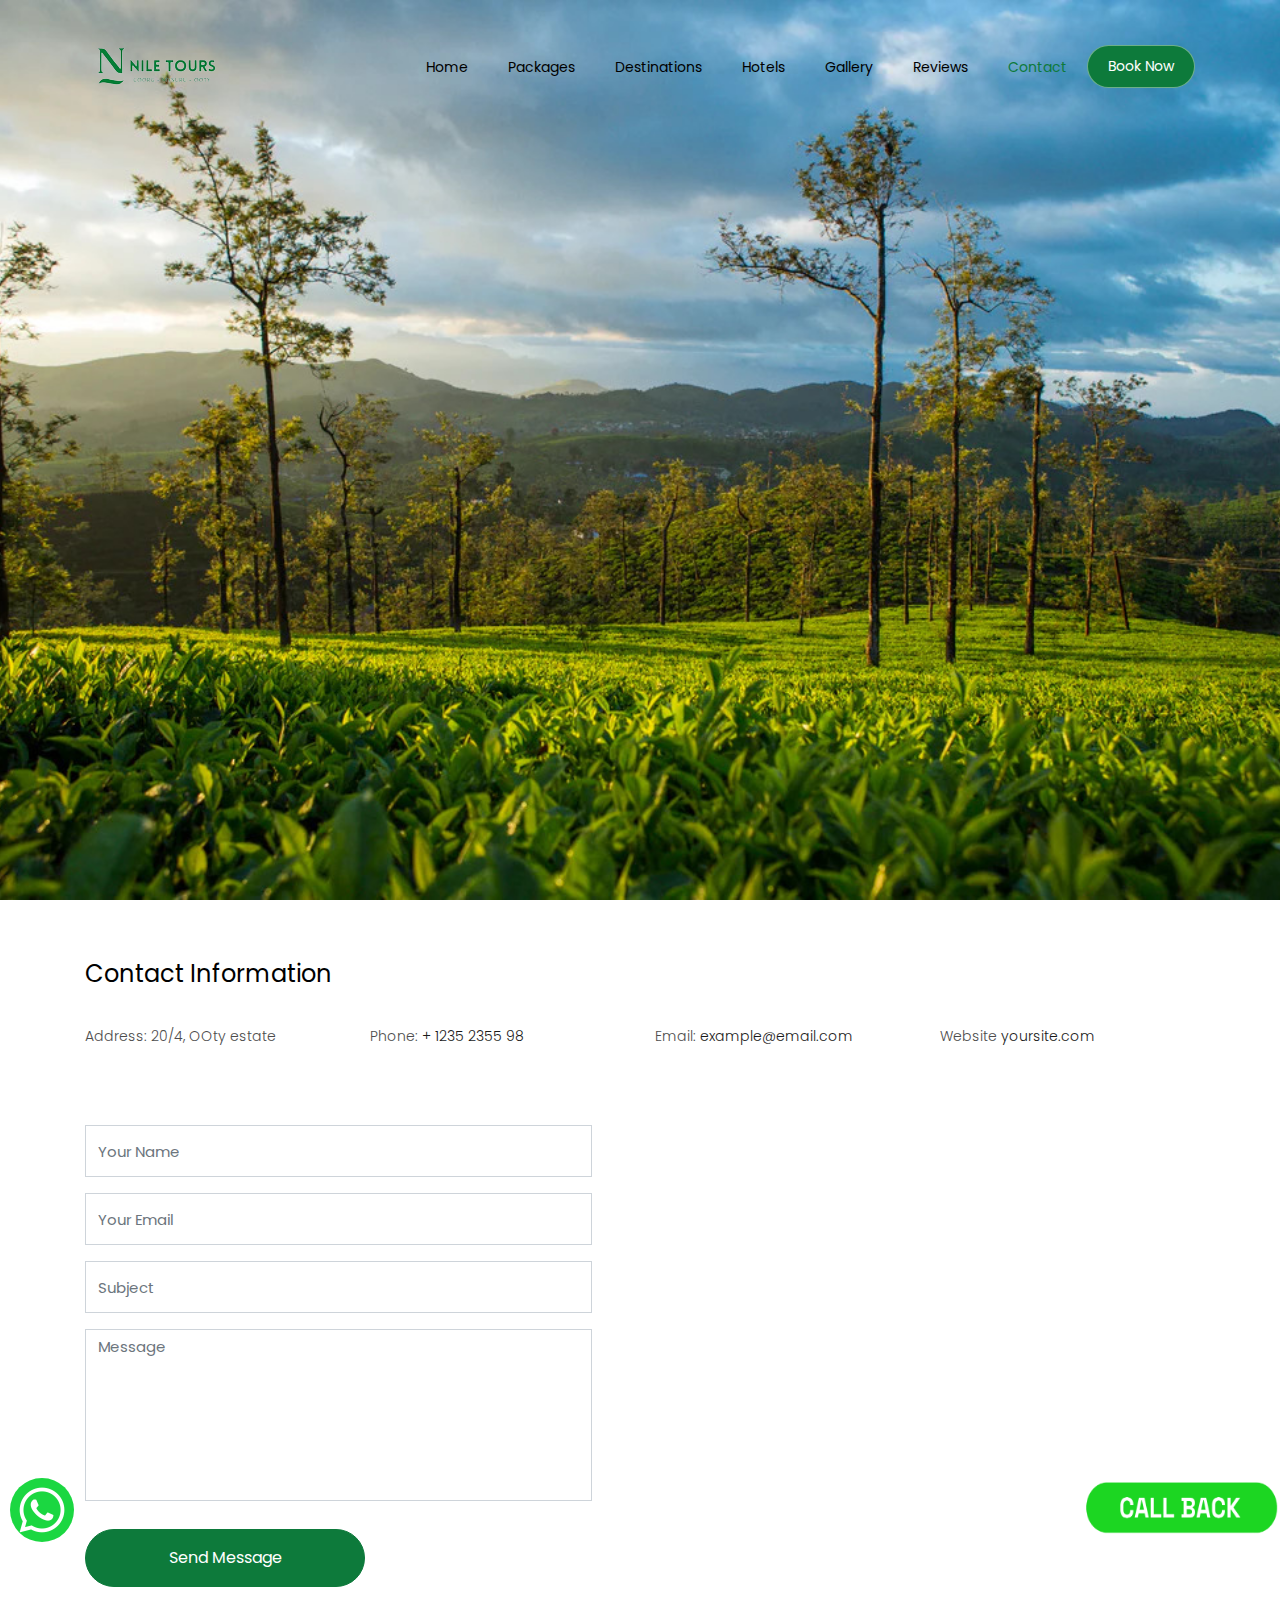
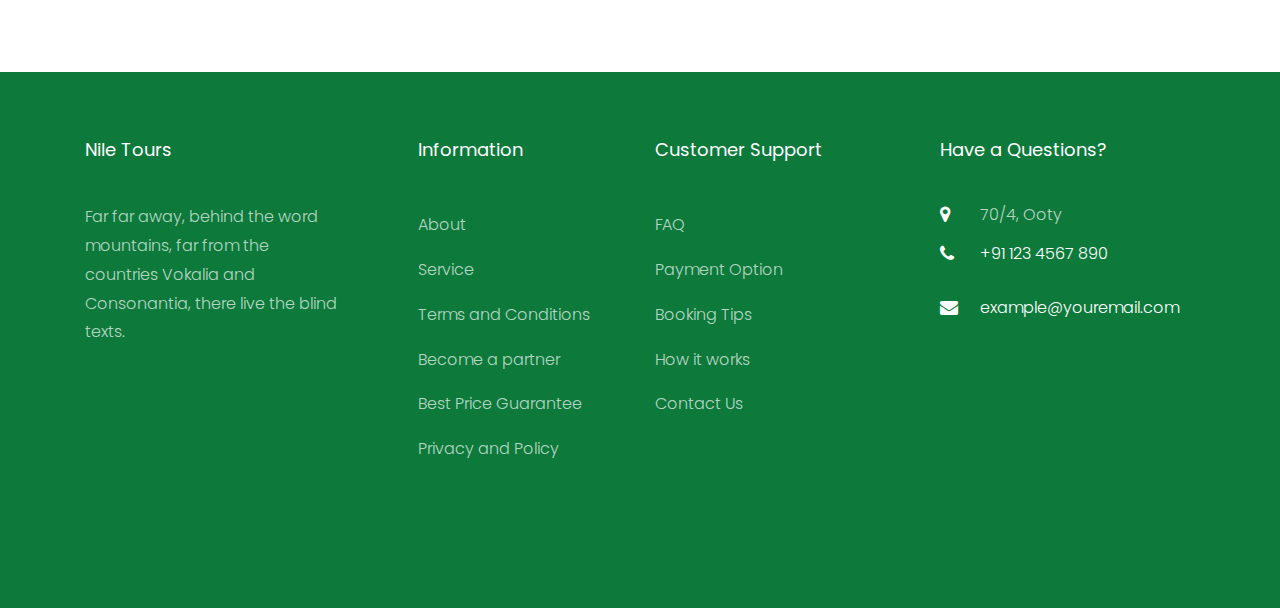
==== contact.html @ 00336f30 "formchanges" ====
<!DOCTYPE html>
<html lang="en">
  <head>
    <title>Nile Tour</title>
    <meta charset="utf-8">
    <meta name="viewport" content="width=device-width, initial-scale=1, shrink-to-fit=no">
    
    <link href="https://fonts.googleapis.com/css?family=Poppins:300,400,500,600,700" rel="stylesheet">
    <link href="https://fonts.googleapis.com/css?family=Alex+Brush" rel="stylesheet">

    <link rel="stylesheet" href="css/open-iconic-bootstrap.min.css">
    <link rel="stylesheet" href="css/animate.css">
	<link rel="icon" href="images/lo2.png">
    
    <link rel="stylesheet" href="css/owl.carousel.min.css">
    <link rel="stylesheet" href="css/owl.theme.default.min.css">
    <link rel="stylesheet" href="css/magnific-popup.css">

    <link rel="stylesheet" href="css/aos.css">

    <link rel="stylesheet" href="css/ionicons.min.css">

    <link rel="stylesheet" href="css/bootstrap-datepicker.css">
    <link rel="stylesheet" href="css/jquery.timepicker.css">

    
    <link rel="stylesheet" href="css/flaticon.css">
    <link rel="stylesheet" href="css/icomoon.css">
    <link rel="stylesheet" href="css/style.css">
  </head>
  <body>
    
  <nav class="navbar navbar-expand-lg navbar-dark ftco_navbar  ftco-navbar-light" id="ftco-navbar">
    <div class="container">
      <a class="navbar-brand" href="index.html"><img src="./images/logo-main.png" alt="" srcset=""></a>
      <button class="navbar-toggler" type="button" data-toggle="collapse" data-target="#ftco-nav" aria-controls="ftco-nav" aria-expanded="false" aria-label="Toggle navigation">
        <span class="oi oi-menu"></span> Menu
      </button>

      <div class="collapse navbar-collapse" id="ftco-nav">
        <ul class="navbar-nav ml-auto">
          <li class="nav-item "><a href="index.html" class="nav-link ">Home</a></li>
          <li class="nav-item"><a href="Packages.html" class="nav-link">Packages</a></li>
          <li class="nav-item"><a href="destinations.html" class="nav-link">Destinations</a></li>
          <li class="nav-item"><a href="hotel.html" class="nav-link">Hotels</a></li>
          <li class="nav-item"><a href="Gallery.html" class="nav-link">Gallery</a></li>
		  <li class="nav-item"><a href="reviews.html" class="nav-link">Reviews</a></li>
          <li class="nav-item active"><a href="contact.html" class="nav-link">Contact</a></li>
          <li class="nav-item cta "><a href="#booknow1" class="nav-link "><span>Book Now</span></a></li>
        </ul>
      </div>
    </div>
  </nav>
    <!-- END nav -->
    
    <div class="hero-wrap js-fullheight" style="background-image: url('images/bg_2.jpg');">
      <div class="overlay"></div>
      <div class="container">
        <div class="row no-gutters slider-text js-fullheight align-items-center justify-content-center" data-scrollax-parent="true">
          <div class="col-md-9 ftco-animate text-center" data-scrollax=" properties: { translateY: '70%' }">
            <p class="breadcrumbs" data-scrollax="properties: { translateY: '30%', opacity: 1.6 }"><span class="mr-2"><a href="index.html">Home</a></span> <span>Contact</span></p>
            <h1 class="mb-3 bread" data-scrollax="properties: { translateY: '30%', opacity: 1.6 }">Contact Us</h1>
          </div>
        </div>
      </div>
    </div>
    <div style="display: flex;position: sticky;top: 0;z-index: 100000;">
      <a href="https://wa.link/zt2tjo"> <img src="./images/whatsapp.png" class="whatsapp"  ></a>
   </div>
 <div style="display: flex;position: sticky;top: 0;z-index: 100000;">
      <a href="#booknow1"> <img src="./images/Book-Now.png" class="booknow blink"  ></a>
   </div>
 <div class="bookForm" id="booknow1">
  <div class="d-flex justify-content-end">
    <img src="./images/close-outline.svg" width="50px" class="call-btn">
  </div>
   
  <h2 style="color: #0D7A3B;">GET A CALL BACK</h2>
  <small>I'll get back to you as quickly as possible</small>
  
  <form action="#">
    <input placeholder="Name" type="text" required />
    <input placeholder="Email" type="email" required />
    <input placeholder="Mobile Number" type="text" required />
    <input placeholder="Travel Date" type="date" required />
    <input placeholder="Number Of Members" type="number" required />
    <textarea placeholder="Message"></textarea>
    <input class="formBtn" type="submit" />
    <input class="formBtn" type="reset" />
  </form>
</div>

		<section class="ftco-section contact-section ftco-degree-bg">
      <div class="container">
        <div class="row d-flex mb-5 contact-info">
          <div class="col-md-12 mb-4">
            <h2 class="h4">Contact Information</h2>
          </div>
          <div class="w-100"></div>
          <div class="col-md-3">
            <p><span>Address:</span> 20/4, OOty estate</p>
          </div>
          <div class="col-md-3">
            <p><span>Phone:</span> <a href="tel://1234567920">+ 1235 2355 98</a></p>
          </div>
          <div class="col-md-3">
            <p><span>Email:</span> <a href="mailto:info@yoursite.com">example@email.com</a></p>
          </div>
          <div class="col-md-3">
            <p><span>Website</span> <a href="#">yoursite.com</a></p>
          </div>
        </div>
        <div class="row block-9">
          <div class="col-md-6 pr-md-5">
            <form action="#">
              <div class="form-group">
                <input type="text" class="form-control" placeholder="Your Name">
              </div>
              <div class="form-group">
                <input type="text" class="form-control" placeholder="Your Email">
              </div>
              <div class="form-group">
                <input type="text" class="form-control" placeholder="Subject">
              </div>
              <div class="form-group">
                <textarea name="" id="" cols="30" rows="7" class="form-control" placeholder="Message"></textarea>
              </div>
              <div class="form-group">
                <input type="submit" value="Send Message" class="btn btn-primary py-3 px-5">
              </div>
            </form>
          
          </div>

          <div class="col-md-6">
            <iframe class="w-100" src="https://www.google.com/maps/embed?pb=!1m18!1m12!1m3!1d62575.03261385947!2d76.65840187028057!3d11.411934660077936!2m3!1f0!2f0!3f0!3m2!1i1024!2i768!4f13.1!3m3!1m2!1s0x3ba8bd84b5f3d78d%3A0x179bdb14c93e3f42!2sOoty%2C%20Tamil%20Nadu!5e0!3m2!1sen!2sin!4v1676632868106!5m2!1sen!2sin" width="600" height="450" style="border:0;" allowfullscreen="" loading="lazy" referrerpolicy="no-referrer-when-downgrade"></iframe>
          </div>
        </div>
      </div>
    </section>


    <footer class="ftco-footer ftco-bg-dark ftco-section">
      <div class="container">
        <div class="row mb-5">
          <div class="col-md">
            <div class="ftco-footer-widget mb-4">
              <h2 class="ftco-heading-2">Nile Tours</h2>
              <p>Far far away, behind the word mountains, far from the countries Vokalia and Consonantia, there live the blind texts.</p>
              <ul class="ftco-footer-social list-unstyled float-md-left float-lft mt-5">
                <li class="ftco-animate"><a href="#"><span class="icon-twitter"></span></a></li>
                <li class="ftco-animate"><a href="#"><span class="icon-facebook"></span></a></li>
                <li class="ftco-animate"><a href="#"><span class="icon-instagram"></span></a></li>
              </ul>
            </div>
          </div>
          <div class="col-md">
            <div class="ftco-footer-widget mb-4 ml-md-5">
              <h2 class="ftco-heading-2">Information</h2>
              <ul class="list-unstyled">
                <li><a href="#" class="py-2 d-block">About</a></li>
                <li><a href="#" class="py-2 d-block">Service</a></li>
                <li><a href="#" class="py-2 d-block">Terms and Conditions</a></li>
                <li><a href="#" class="py-2 d-block">Become a partner</a></li>
                <li><a href="#" class="py-2 d-block">Best Price Guarantee</a></li>
                <li><a href="#" class="py-2 d-block">Privacy and Policy</a></li>
              </ul>
            </div>
          </div>
          <div class="col-md">
             <div class="ftco-footer-widget mb-4">
              <h2 class="ftco-heading-2">Customer Support</h2>
              <ul class="list-unstyled">
                <li><a href="#" class="py-2 d-block">FAQ</a></li>
                <li><a href="#" class="py-2 d-block">Payment Option</a></li>
                <li><a href="#" class="py-2 d-block">Booking Tips</a></li>
                <li><a href="#" class="py-2 d-block">How it works</a></li>
                <li><a href="#" class="py-2 d-block">Contact Us</a></li>
              </ul>
            </div>
          </div>
          <div class="col-md">
            <div class="ftco-footer-widget mb-4">
            	<h2 class="ftco-heading-2">Have a Questions?</h2>
            	<div class="block-23 mb-3">
	              <ul>
	                <li><span class="icon icon-map-marker"></span><span class="text">70/4, Ooty</span></li>
	                <li><a href="#"><span class="icon icon-phone"></span><span class="text">+91 123 4567 890</span></a></li>
	                <li><a href="#"><span class="icon icon-envelope"></span><span class="text">example@youremail.com</span></a></li>
	              </ul>
	            </div>
            </div>
          </div>
        </div>
      </div>
    </footer>
    
  

  <!-- loader
  <div id="ftco-loader" class="show fullscreen"><svg class="circular" width="48px" height="48px"><circle class="path-bg" cx="24" cy="24" r="22" fill="none" stroke-width="4" stroke="#eeeeee"/><circle class="path" cx="24" cy="24" r="22" fill="none" stroke-width="4" stroke-miterlimit="10" stroke="#F96D00"/></svg></div> -->


  <script src="js/jquery.min.js"></script>
  <script src="js/jquery-migrate-3.0.1.min.js"></script>
  <script src="js/popper.min.js"></script>
  <script src="js/bootstrap.min.js"></script>
  <script src="js/jquery.easing.1.3.js"></script>
  <script src="js/jquery.waypoints.min.js"></script>
  <script src="js/jquery.stellar.min.js"></script>
  <script src="js/owl.carousel.min.js"></script>
  <script src="js/jquery.magnific-popup.min.js"></script>
  <script src="js/aos.js"></script>
  <script src="js/jquery.animateNumber.min.js"></script>
  <script src="js/bootstrap-datepicker.js"></script>
  <!-- <script src="js/jquery.timepicker.min.js"></script> -->
  <script src="js/scrollax.min.js"></script>
  <!-- <script src="https://maps.googleapis.com/maps/api/js?key=AIzaSyBVWaKrjvy3MaE7SQ74_uJiULgl1JY0H2s&sensor=false"></script>
  <script src="js/google-map.js"></script> -->
  <script src="js/main.js"></script>
    
  </body>
</html>
---- css/flaticon.css ----
/*
  	Flaticon icon font: Flaticon
  	Creation date: 12/08/2018 13:24
  	*/


@font-face {
  font-family: "Flaticon";
  src: url("../fonts/flaticon/font/Flaticon.eot");
  src: url("../fonts/flaticon/font/Flaticon.eot?#iefix") format("embedded-opentype"),
       url("../fonts/flaticon/font/Flaticon.woff") format("woff"),
       url("../fonts/flaticon/font/Flaticon.ttf") format("truetype"),
       url("../fonts/flaticon/font/Flaticon.svg#Flaticon") format("svg");
  font-weight: normal;
  font-style: normal;
}

@media screen and (-webkit-min-device-pixel-ratio:0) {
  @font-face {
    font-family: "Flaticon";
    src: url("../fonts/flaticon/font/Flaticon.svg#Flaticon") format("svg");
  }
}

[class^="flaticon-"]:before, [class*=" flaticon-"]:before,
[class^="flaticon-"]:after, [class*=" flaticon-"]:after {   
  font-family: Flaticon;
  font-style: normal;
  font-weight: normal;
  font-variant: normal;
  text-transform: none;
  line-height: 1;

  /* Better Font Rendering =========== */
  -webkit-font-smoothing: antialiased;
  -moz-osx-font-smoothing: grayscale;
}

.flaticon-guarantee:before { content: "\f100"; }
.flaticon-support:before { content: "\f101"; }
.flaticon-like:before { content: "\f102"; }
.flaticon-detective:before { content: "\f103"; }
.flaticon-hotel:before { content: "\f104"; }
.flaticon-fork:before { content: "\f105"; }
.flaticon-coffee-cup:before { content: "\f106"; }
.flaticon-meeting-point:before { content: "\f107"; }
.flaticon-shopping-bag:before { content: "\f108"; }
---- css/icomoon.css ----
@font-face {
  font-family: 'icomoon';
  src:  url('../fonts/icomoon/icomoon.eot?6tt51o');
  src:  url('../fonts/icomoon/icomoon.eot?6tt51o#iefix') format('embedded-opentype'),
    url('../fonts/icomoon/icomoon.ttf?6tt51o') format('truetype'),
    url('../fonts/icomoon/icomoon.woff?6tt51o') format('woff'),
    url('../fonts/icomoon/icomoon.svg?6tt51o#icomoon') format('svg');
  font-weight: normal;
  font-style: normal;
}

[class^="icon-"], [class*=" icon-"] {
  /* use !important to prevent issues with browser extensions that change fonts */
  font-family: 'icomoon' !important;
  speak: none;
  font-style: normal;
  font-weight: normal;
  font-variant: normal;
  text-transform: none;
  line-height: 1;

  /* Better Font Rendering =========== */
  -webkit-font-smoothing: antialiased;
  -moz-osx-font-smoothing: grayscale;
}

.icon-asterisk:before {
  content: "\f069";
}
.icon-plus:before {
  content: "\f067";
}
.icon-question:before {
  content: "\f128";
}
.icon-minus:before {
  content: "\f068";
}
.icon-glass:before {
  content: "\f000";
}
.icon-music:before {
  content: "\f001";
}
.icon-search:before {
  content: "\f002";
}
.icon-envelope-o:before {
  content: "\f003";
}
.icon-heart:before {
  content: "\f004";
}
.icon-star:before {
  content: "\f005";
}
.icon-star-o:before {
  content: "\f006";
}
.icon-user:before {
  content: "\f007";
}
.icon-film:before {
  content: "\f008";
}
.icon-th-large:before {
  content: "\f009";
}
.icon-th:before {
  content: "\f00a";
}
.icon-th-list:before {
  content: "\f00b";
}
.icon-check:before {
  content: "\f00c";
}
.icon-close:before {
  content: "\f00d";
}
.icon-remove:before {
  content: "\f00d";
}
.icon-times:before {
  content: "\f00d";
}
.icon-search-plus:before {
  content: "\f00e";
}
.icon-search-minus:before {
  content: "\f010";
}
.icon-power-off:before {
  content: "\f011";
}
.icon-signal:before {
  content: "\f012";
}
.icon-cog:before {
  content: "\f013";
}
.icon-gear:before {
  content: "\f013";
}
.icon-trash-o:before {
  content: "\f014";
}
.icon-home:before {
  content: "\f015";
}
.icon-file-o:before {
  content: "\f016";
}
.icon-clock-o:before {
  content: "\f017";
}
.icon-road:before {
  content: "\f018";
}
.icon-download:before {
  content: "\f019";
}
.icon-arrow-circle-o-down:before {
  content: "\f01a";
}
.icon-arrow-circle-o-up:before {
  content: "\f01b";
}
.icon-inbox:before {
  content: "\f01c";
}
.icon-play-circle-o:before {
  content: "\f01d";
}
.icon-repeat:before {
  content: "\f01e";
}
.icon-rotate-right:before {
  content: "\f01e";
}
.icon-refresh:before {
  content: "\f021";
}
.icon-list-alt:before {
  content: "\f022";
}
.icon-lock:before {
  content: "\f023";
}
.icon-flag:before {
  content: "\f024";
}
.icon-headphones:before {
  content: "\f025";
}
.icon-volume-off:before {
  content: "\f026";
}
.icon-volume-down:before {
  content: "\f027";
}
.icon-volume-up:before {
  content: "\f028";
}
.icon-qrcode:before {
  content: "\f029";
}
.icon-barcode:before {
  content: "\f02a";
}
.icon-tag:before {
  content: "\f02b";
}
.icon-tags:before {
  content: "\f02c";
}
.icon-book:before {
  content: "\f02d";
}
.icon-bookmark:before {
  content: "\f02e";
}
.icon-print:before {
  content: "\f02f";
}
.icon-camera:before {
  content: "\f030";
}
.icon-font:before {
  content: "\f031";
}
.icon-bold:before {
  content: "\f032";
}
.icon-italic:before {
  content: "\f033";
}
.icon-text-height:before {
  content: "\f034";
}
.icon-text-width:before {
  content: "\f035";
}
.icon-align-left:before {
  content: "\f036";
}
.icon-align-center:before {
  content: "\f037";
}
.icon-align-right:before {
  content: "\f038";
}
.icon-align-justify:before {
  content: "\f039";
}
.icon-list:before {
  content: "\f03a";
}
.icon-dedent:before {
  content: "\f03b";
}
.icon-outdent:before {
  content: "\f03b";
}
.icon-indent:before {
  content: "\f03c";
}
.icon-video-camera:before {
  content: "\f03d";
}
.icon-image:before {
  content: "\f03e";
}
.icon-photo:before {
  content: "\f03e";
}
.icon-picture-o:before {
  content: "\f03e";
}
.icon-pencil:before {
  content: "\f040";
}
.icon-map-marker:before {
  content: "\f041";
}
.icon-adjust:before {
  content: "\f042";
}
.icon-tint:before {
  content: "\f043";
}
.icon-edit:before {
  content: "\f044";
}
.icon-pencil-square-o:before {
  content: "\f044";
}
.icon-share-square-o:before {
  content: "\f045";
}
.icon-check-square-o:before {
  content: "\f046";
}
.icon-arrows:before {
  content: "\f047";
}
.icon-step-backward:before {
  content: "\f048";
}
.icon-fast-backward:before {
  content: "\f049";
}
.icon-backward:before {
  content: "\f04a";
}
.icon-play:before {
  content: "\f04b";
}
.icon-pause:before {
  content: "\f04c";
}
.icon-stop:before {
  content: "\f04d";
}
.icon-forward:before {
  content: "\f04e";
}
.icon-fast-forward:before {
  content: "\f050";
}
.icon-step-forward:before {
  content: "\f051";
}
.icon-eject:before {
  content: "\f052";
}
.icon-chevron-left:before {
  content: "\f053";
}
.icon-chevron-right:before {
  content: "\f054";
}
.icon-plus-circle:before {
  content: "\f055";
}
.icon-minus-circle:before {
  content: "\f056";
}
.icon-times-circle:before {
  content: "\f057";
}
.icon-check-circle:before {
  content: "\f058";
}
.icon-question-circle:before {
  content: "\f059";
}
.icon-info-circle:before {
  content: "\f05a";
}
.icon-crosshairs:before {
  content: "\f05b";
}
.icon-times-circle-o:before {
  content: "\f05c";
}
.icon-check-circle-o:before {
  content: "\f05d";
}
.icon-ban:before {
  content: "\f05e";
}
.icon-arrow-left:before {
  content: "\f060";
}
.icon-arrow-right:before {
  content: "\f061";
}
.icon-arrow-up:before {
  content: "\f062";
}
.icon-arrow-down:before {
  content: "\f063";
}
.icon-mail-forward:before {
  content: "\f064";
}
.icon-share:before {
  content: "\f064";
}
.icon-expand:before {
  content: "\f065";
}
.icon-compress:before {
  content: "\f066";
}
.icon-exclamation-circle:before {
  content: "\f06a";
}
.icon-gift:before {
  content: "\f06b";
}
.icon-leaf:before {
  content: "\f06c";
}
.icon-fire:before {
  content: "\f06d";
}
.icon-eye:before {
  content: "\f06e";
}
.icon-eye-slash:before {
  content: "\f070";
}
.icon-exclamation-triangle:before {
  content: "\f071";
}
.icon-warning:before {
  content: "\f071";
}
.icon-plane:before {
  content: "\f072";
}
.icon-calendar:before {
  content: "\f073";
}
.icon-random:before {
  content: "\f074";
}
.icon-comment:before {
  content: "\f075";
}
.icon-magnet:before {
  content: "\f076";
}
.icon-chevron-up:before {
  content: "\f077";
}
.icon-chevron-down:before {
  content: "\f078";
}
.icon-retweet:before {
  content: "\f079";
}
.icon-shopping-cart:before {
  content: "\f07a";
}
.icon-folder:before {
  content: "\f07b";
}
.icon-folder-open:before {
  content: "\f07c";
}
.icon-arrows-v:before {
  content: "\f07d";
}
.icon-arrows-h:before {
  content: "\f07e";
}
.icon-bar-chart:before {
  content: "\f080";
}
.icon-bar-chart-o:before {
  content: "\f080";
}
.icon-twitter-square:before {
  content: "\f081";
}
.icon-facebook-square:before {
  content: "\f082";
}
.icon-camera-retro:before {
  content: "\f083";
}
.icon-key:before {
  content: "\f084";
}
.icon-cogs:before {
  content: "\f085";
}
.icon-gears:before {
  content: "\f085";
}
.icon-comments:before {
  content: "\f086";
}
.icon-thumbs-o-up:before {
  content: "\f087";
}
.icon-thumbs-o-down:before {
  content: "\f088";
}
.icon-star-half:before {
  content: "\f089";
}
.icon-heart-o:before {
  content: "\f08a";
}
.icon-sign-out:before {
  content: "\f08b";
}
.icon-linkedin-square:before {
  content: "\f08c";
}
.icon-thumb-tack:before {
  content: "\f08d";
}
.icon-external-link:before {
  content: "\f08e";
}
.icon-sign-in:before {
  content: "\f090";
}
.icon-trophy:before {
  content: "\f091";
}
.icon-github-square:before {
  content: "\f092";
}
.icon-upload:before {
  content: "\f093";
}
.icon-lemon-o:before {
  content: "\f094";
}
.icon-phone:before {
  content: "\f095";
}
.icon-square-o:before {
  content: "\f096";
}
.icon-bookmark-o:before {
  content: "\f097";
}
.icon-phone-square:before {
  content: "\f098";
}
.icon-twitter:before {
  content: "\f099";
}
.icon-facebook:before {
  content: "\f09a";
}
.icon-facebook-f:before {
  content: "\f09a";
}
.icon-github:before {
  content: "\f09b";
}
.icon-unlock:before {
  content: "\f09c";
}
.icon-credit-card:before {
  content: "\f09d";
}
.icon-feed:before {
  content: "\f09e";
}
.icon-rss:before {
  content: "\f09e";
}
.icon-hdd-o:before {
  content: "\f0a0";
}
.icon-bullhorn:before {
  content: "\f0a1";
}
.icon-bell-o:before {
  content: "\f0a2";
}
.icon-certificate:before {
  content: "\f0a3";
}
.icon-hand-o-right:before {
  content: "\f0a4";
}
.icon-hand-o-left:before {
  content: "\f0a5";
}
.icon-hand-o-up:before {
  content: "\f0a6";
}
.icon-hand-o-down:before {
  content: "\f0a7";
}
.icon-arrow-circle-left:before {
  content: "\f0a8";
}
.icon-arrow-circle-right:before {
  content: "\f0a9";
}
.icon-arrow-circle-up:before {
  content: "\f0aa";
}
.icon-arrow-circle-down:before {
  content: "\f0ab";
}
.icon-globe:before {
  content: "\f0ac";
}
.icon-wrench:before {
  content: "\f0ad";
}
.icon-tasks:before {
  content: "\f0ae";
}
.icon-filter:before {
  content: "\f0b0";
}
.icon-briefcase:before {
  content: "\f0b1";
}
.icon-arrows-alt:before {
  content: "\f0b2";
}
.icon-group:before {
  content: "\f0c0";
}
.icon-users:before {
  content: "\f0c0";
}
.icon-chain:before {
  content: "\f0c1";
}
.icon-link:before {
  content: "\f0c1";
}
.icon-cloud:before {
  content: "\f0c2";
}
.icon-flask:before {
  content: "\f0c3";
}
.icon-cut:before {
  content: "\f0c4";
}
.icon-scissors:before {
  content: "\f0c4";
}
.icon-copy:before {
  content: "\f0c5";
}
.icon-files-o:before {
  content: "\f0c5";
}
.icon-paperclip:before {
  content: "\f0c6";
}
.icon-floppy-o:before {
  content: "\f0c7";
}
.icon-save:before {
  content: "\f0c7";
}
.icon-square:before {
  content: "\f0c8";
}
.icon-bars:before {
  content: "\f0c9";
}
.icon-navicon:before {
  content: "\f0c9";
}
.icon-reorder:before {
  content: "\f0c9";
}
.icon-list-ul:before {
  content: "\f0ca";
}
.icon-list-ol:before {
  content: "\f0cb";
}
.icon-strikethrough:before {
  content: "\f0cc";
}
.icon-underline:before {
  content: "\f0cd";
}
.icon-table:before {
  content: "\f0ce";
}
.icon-magic:before {
  content: "\f0d0";
}
.icon-truck:before {
  content: "\f0d1";
}
.icon-pinterest:before {
  content: "\f0d2";
}
.icon-pinterest-square:before {
  content: "\f0d3";
}
.icon-google-plus-square:before {
  content: "\f0d4";
}
.icon-google-plus:before {
  content: "\f0d5";
}
.icon-money:before {
  content: "\f0d6";
}
.icon-caret-down:before {
  content: "\f0d7";
}
.icon-caret-up:before {
  content: "\f0d8";
}
.icon-caret-left:before {
  content: "\f0d9";
}
.icon-caret-right:before {
  content: "\f0da";
}
.icon-columns:before {
  content: "\f0db";
}
.icon-sort:before {
  content: "\f0dc";
}
.icon-unsorted:before {
  content: "\f0dc";
}
.icon-sort-desc:before {
  content: "\f0dd";
}
.icon-sort-down:before {
  content: "\f0dd";
}
.icon-sort-asc:before {
  content: "\f0de";
}
.icon-sort-up:before {
  content: "\f0de";
}
.icon-envelope:before {
  content: "\f0e0";
}
.icon-linkedin:before {
  content: "\f0e1";
}
.icon-rotate-left:before {
  content: "\f0e2";
}
.icon-undo:before {
  content: "\f0e2";
}
.icon-gavel:before {
  content: "\f0e3";
}
.icon-legal:before {
  content: "\f0e3";
}
.icon-dashboard:before {
  content: "\f0e4";
}
.icon-tachometer:before {
  content: "\f0e4";
}
.icon-comment-o:before {
  content: "\f0e5";
}
.icon-comments-o:before {
  content: "\f0e6";
}
.icon-bolt:before {
  content: "\f0e7";
}
.icon-flash:before {
  content: "\f0e7";
}
.icon-sitemap:before {
  content: "\f0e8";
}
.icon-umbrella:before {
  content: "\f0e9";
}
.icon-clipboard:before {
  content: "\f0ea";
}
.icon-paste:before {
  content: "\f0ea";
}
.icon-lightbulb-o:before {
  content: "\f0eb";
}
.icon-exchange:before {
  content: "\f0ec";
}
.icon-cloud-download:before {
  content: "\f0ed";
}
.icon-cloud-upload:before {
  content: "\f0ee";
}
.icon-user-md:before {
  content: "\f0f0";
}
.icon-stethoscope:before {
  content: "\f0f1";
}
.icon-suitcase:before {
  content: "\f0f2";
}
.icon-bell:before {
  content: "\f0f3";
}
.icon-coffee:before {
  content: "\f0f4";
}
.icon-cutlery:before {
  content: "\f0f5";
}
.icon-file-text-o:before {
  content: "\f0f6";
}
.icon-building-o:before {
  content: "\f0f7";
}
.icon-hospital-o:before {
  content: "\f0f8";
}
.icon-ambulance:before {
  content: "\f0f9";
}
.icon-medkit:before {
  content: "\f0fa";
}
.icon-fighter-jet:before {
  content: "\f0fb";
}
.icon-beer:before {
  content: "\f0fc";
}
.icon-h-square:before {
  content: "\f0fd";
}
.icon-plus-square:before {
  content: "\f0fe";
}
.icon-angle-double-left:before {
  content: "\f100";
}
.icon-angle-double-right:before {
  content: "\f101";
}
.icon-angle-double-up:before {
  content: "\f102";
}
.icon-angle-double-down:before {
  content: "\f103";
}
.icon-angle-left:before {
  content: "\f104";
}
.icon-angle-right:before {
  content: "\f105";
}
.icon-angle-up:before {
  content: "\f106";
}
.icon-angle-down:before {
  content: "\f107";
}
.icon-desktop:before {
  content: "\f108";
}
.icon-laptop:before {
  content: "\f109";
}
.icon-tablet:before {
  content: "\f10a";
}
.icon-mobile:before {
  content: "\f10b";
}
.icon-mobile-phone:before {
  content: "\f10b";
}
.icon-circle-o:before {
  content: "\f10c";
}
.icon-quote-left:before {
  content: "\f10d";
}
.icon-quote-right:before {
  content: "\f10e";
}
.icon-spinner:before {
  content: "\f110";
}
.icon-circle:before {
  content: "\f111";
}
.icon-mail-reply:before {
  content: "\f112";
}
.icon-reply:before {
  content: "\f112";
}
.icon-github-alt:before {
  content: "\f113";
}
.icon-folder-o:before {
  content: "\f114";
}
.icon-folder-open-o:before {
  content: "\f115";
}
.icon-smile-o:before {
  content: "\f118";
}
.icon-frown-o:before {
  content: "\f119";
}
.icon-meh-o:before {
  content: "\f11a";
}
.icon-gamepad:before {
  content: "\f11b";
}
.icon-keyboard-o:before {
  content: "\f11c";
}
.icon-flag-o:before {
  content: "\f11d";
}
.icon-flag-checkered:before {
  content: "\f11e";
}
.icon-terminal:before {
  content: "\f120";
}
.icon-code:before {
  content: "\f121";
}
.icon-mail-reply-all:before {
  content: "\f122";
}
.icon-reply-all:before {
  content: "\f122";
}
.icon-star-half-empty:before {
  content: "\f123";
}
.icon-star-half-full:before {
  content: "\f123";
}
.icon-star-half-o:before {
  content: "\f123";
}
.icon-location-arrow:before {
  content: "\f124";
}
.icon-crop:before {
  content: "\f125";
}
.icon-code-fork:before {
  content: "\f126";
}
.icon-chain-broken:before {
  content: "\f127";
}
.icon-unlink:before {
  content: "\f127";
}
.icon-info:before {
  content: "\f129";
}
.icon-exclamation:before {
  content: "\f12a";
}
.icon-superscript:before {
  content: "\f12b";
}
.icon-subscript:before {
  content: "\f12c";
}
.icon-eraser:before {
  content: "\f12d";
}
.icon-puzzle-piece:before {
  content: "\f12e";
}
.icon-microphone:before {
  content: "\f130";
}
.icon-microphone-slash:before {
  content: "\f131";
}
.icon-shield:before {
  content: "\f132";
}
.icon-calendar-o:before {
  content: "\f133";
}
.icon-fire-extinguisher:before {
  content: "\f134";
}
.icon-rocket:before {
  content: "\f135";
}
.icon-maxcdn:before {
  content: "\f136";
}
.icon-chevron-circle-left:before {
  content: "\f137";
}
.icon-chevron-circle-right:before {
  content: "\f138";
}
.icon-chevron-circle-up:before {
  content: "\f139";
}
.icon-chevron-circle-down:before {
  content: "\f13a";
}
.icon-html5:before {
  content: "\f13b";
}
.icon-css3:before {
  content: "\f13c";
}
.icon-anchor:before {
  content: "\f13d";
}
.icon-unlock-alt:before {
  content: "\f13e";
}
.icon-bullseye:before {
  content: "\f140";
}
.icon-ellipsis-h:before {
  content: "\f141";
}
.icon-ellipsis-v:before {
  content: "\f142";
}
.icon-rss-square:before {
  content: "\f143";
}
.icon-play-circle:before {
  content: "\f144";
}
.icon-ticket:before {
  content: "\f145";
}
.icon-minus-square:before {
  content: "\f146";
}
.icon-minus-square-o:before {
  content: "\f147";
}
.icon-level-up:before {
  content: "\f148";
}
.icon-level-down:before {
  content: "\f149";
}
.icon-check-square:before {
  content: "\f14a";
}
.icon-pencil-square:before {
  content: "\f14b";
}
.icon-external-link-square:before {
  content: "\f14c";
}
.icon-share-square:before {
  content: "\f14d";
}
.icon-compass:before {
  content: "\f14e";
}
.icon-caret-square-o-down:before {
  content: "\f150";
}
.icon-toggle-down:before {
  content: "\f150";
}
.icon-caret-square-o-up:before {
  content: "\f151";
}
.icon-toggle-up:before {
  content: "\f151";
}
.icon-caret-square-o-right:before {
  content: "\f152";
}
.icon-toggle-right:before {
  content: "\f152";
}
.icon-eur:before {
  content: "\f153";
}
.icon-euro:before {
  content: "\f153";
}
.icon-gbp:before {
  content: "\f154";
}
.icon-dollar:before {
  content: "\f155";
}
.icon-usd:before {
  content: "\f155";
}
.icon-inr:before {
  content: "\f156";
}
.icon-rupee:before {
  content: "\f156";
}
.icon-cny:before {
  content: "\f157";
}
.icon-jpy:before {
  content: "\f157";
}
.icon-rmb:before {
  content: "\f157";
}
.icon-yen:before {
  content: "\f157";
}
.icon-rouble:before {
  content: "\f158";
}
.icon-rub:before {
  content: "\f158";
}
.icon-ruble:before {
  content: "\f158";
}
.icon-krw:before {
  content: "\f159";
}
.icon-won:before {
  content: "\f159";
}
.icon-bitcoin:before {
  content: "\f15a";
}
.icon-btc:before {
  content: "\f15a";
}
.icon-file:before {
  content: "\f15b";
}
.icon-file-text:before {
  content: "\f15c";
}
.icon-sort-alpha-asc:before {
  content: "\f15d";
}
.icon-sort-alpha-desc:before {
  content: "\f15e";
}
.icon-sort-amount-asc:before {
  content: "\f160";
}
.icon-sort-amount-desc:before {
  content: "\f161";
}
.icon-sort-numeric-asc:before {
  content: "\f162";
}
.icon-sort-numeric-desc:before {
  content: "\f163";
}
.icon-thumbs-up:before {
  content: "\f164";
}
.icon-thumbs-down:before {
  content: "\f165";
}
.icon-youtube-square:before {
  content: "\f166";
}
.icon-youtube:before {
  content: "\f167";
}
.icon-xing:before {
  content: "\f168";
}
.icon-xing-square:before {
  content: "\f169";
}
.icon-youtube-play:before {
  content: "\f16a";
}
.icon-dropbox:before {
  content: "\f16b";
}
.icon-stack-overflow:before {
  content: "\f16c";
}
.icon-instagram:before {
  content: "\f16d";
}
.icon-flickr:before {
  content: "\f16e";
}
.icon-adn:before {
  content: "\f170";
}
.icon-bitbucket:before {
  content: "\f171";
}
.icon-bitbucket-square:before {
  content: "\f172";
}
.icon-tumblr:before {
  content: "\f173";
}
.icon-tumblr-square:before {
  content: "\f174";
}
.icon-long-arrow-down:before {
  content: "\f175";
}
.icon-long-arrow-up:before {
  content: "\f176";
}
.icon-long-arrow-left:before {
  content: "\f177";
}
.icon-long-arrow-right:before {
  content: "\f178";
}
.icon-apple:before {
  content: "\f179";
}
.icon-windows:before {
  content: "\f17a";
}
.icon-android:before {
  content: "\f17b";
}
.icon-linux:before {
  content: "\f17c";
}
.icon-dribbble:before {
  content: "\f17d";
}
.icon-skype:before {
  content: "\f17e";
}
.icon-foursquare:before {
  content: "\f180";
}
.icon-trello:before {
  content: "\f181";
}
.icon-female:before {
  content: "\f182";
}
.icon-male:before {
  content: "\f183";
}
.icon-gittip:before {
  content: "\f184";
}
.icon-gratipay:before {
  content: "\f184";
}
.icon-sun-o:before {
  content: "\f185";
}
.icon-moon-o:before {
  content: "\f186";
}
.icon-archive:before {
  content: "\f187";
}
.icon-bug:before {
  content: "\f188";
}
.icon-vk:before {
  content: "\f189";
}
.icon-weibo:before {
  content: "\f18a";
}
.icon-renren:before {
  content: "\f18b";
}
.icon-pagelines:before {
  content: "\f18c";
}
.icon-stack-exchange:before {
  content: "\f18d";
}
.icon-arrow-circle-o-right:before {
  content: "\f18e";
}
.icon-arrow-circle-o-left:before {
  content: "\f190";
}
.icon-caret-square-o-left:before {
  content: "\f191";
}
.icon-toggle-left:before {
  content: "\f191";
}
.icon-dot-circle-o:before {
  content: "\f192";
}
.icon-wheelchair:before {
  content: "\f193";
}
.icon-vimeo-square:before {
  content: "\f194";
}
.icon-try:before {
  content: "\f195";
}
.icon-turkish-lira:before {
  content: "\f195";
}
.icon-plus-square-o:before {
  content: "\f196";
}
.icon-space-shuttle:before {
  content: "\f197";
}
.icon-slack:before {
  content: "\f198";
}
.icon-envelope-square:before {
  content: "\f199";
}
.icon-wordpress:before {
  content: "\f19a";
}
.icon-openid:before {
  content: "\f19b";
}
.icon-bank:before {
  content: "\f19c";
}
.icon-institution:before {
  content: "\f19c";
}
.icon-university:before {
  content: "\f19c";
}
.icon-graduation-cap:before {
  content: "\f19d";
}
.icon-mortar-board:before {
  content: "\f19d";
}
.icon-yahoo:before {
  content: "\f19e";
}
.icon-google:before {
  content: "\f1a0";
}
.icon-reddit:before {
  content: "\f1a1";
}
.icon-reddit-square:before {
  content: "\f1a2";
}
.icon-stumbleupon-circle:before {
  content: "\f1a3";
}
.icon-stumbleupon:before {
  content: "\f1a4";
}
.icon-delicious:before {
  content: "\f1a5";
}
.icon-digg:before {
  content: "\f1a6";
}
.icon-pied-piper-pp:before {
  content: "\f1a7";
}
.icon-pied-piper-alt:before {
  content: "\f1a8";
}
.icon-drupal:before {
  content: "\f1a9";
}
.icon-joomla:before {
  content: "\f1aa";
}
.icon-language:before {
  content: "\f1ab";
}
.icon-fax:before {
  content: "\f1ac";
}
.icon-building:before {
  content: "\f1ad";
}
.icon-child:before {
  content: "\f1ae";
}
.icon-paw:before {
  content: "\f1b0";
}
.icon-spoon:before {
  content: "\f1b1";
}
.icon-cube:before {
  content: "\f1b2";
}
.icon-cubes:before {
  content: "\f1b3";
}
.icon-behance:before {
  content: "\f1b4";
}
.icon-behance-square:before {
  content: "\f1b5";
}
.icon-steam:before {
  content: "\f1b6";
}
.icon-steam-square:before {
  content: "\f1b7";
}
.icon-recycle:before {
  content: "\f1b8";
}
.icon-automobile:before {
  content: "\f1b9";
}
.icon-car:before {
  content: "\f1b9";
}
.icon-cab:before {
  content: "\f1ba";
}
.icon-taxi:before {
  content: "\f1ba";
}
.icon-tree:before {
  content: "\f1bb";
}
.icon-spotify:before {
  content: "\f1bc";
}
.icon-deviantart:before {
  content: "\f1bd";
}
.icon-soundcloud:before {
  content: "\f1be";
}
.icon-database:before {
  content: "\f1c0";
}
.icon-file-pdf-o:before {
  content: "\f1c1";
}
.icon-file-word-o:before {
  content: "\f1c2";
}
.icon-file-excel-o:before {
  content: "\f1c3";
}
.icon-file-powerpoint-o:before {
  content: "\f1c4";
}
.icon-file-image-o:before {
  content: "\f1c5";
}
.icon-file-photo-o:before {
  content: "\f1c5";
}
.icon-file-picture-o:before {
  content: "\f1c5";
}
.icon-file-archive-o:before {
  content: "\f1c6";
}
.icon-file-zip-o:before {
  content: "\f1c6";
}
.icon-file-audio-o:before {
  content: "\f1c7";
}
.icon-file-sound-o:before {
  content: "\f1c7";
}
.icon-file-movie-o:before {
  content: "\f1c8";
}
.icon-file-video-o:before {
  content: "\f1c8";
}
.icon-file-code-o:before {
  content: "\f1c9";
}
.icon-vine:before {
  content: "\f1ca";
}
.icon-codepen:before {
  content: "\f1cb";
}
.icon-jsfiddle:before {
  content: "\f1cc";
}
.icon-life-bouy:before {
  content: "\f1cd";
}
.icon-life-buoy:before {
  content: "\f1cd";
}
.icon-life-ring:before {
  content: "\f1cd";
}
.icon-life-saver:before {
  content: "\f1cd";
}
.icon-support:before {
  content: "\f1cd";
}
.icon-circle-o-notch:before {
  content: "\f1ce";
}
.icon-ra:before {
  content: "\f1d0";
}
.icon-rebel:before {
  content: "\f1d0";
}
.icon-resistance:before {
  content: "\f1d0";
}
.icon-empire:before {
  content: "\f1d1";
}
.icon-ge:before {
  content: "\f1d1";
}
.icon-git-square:before {
  content: "\f1d2";
}
.icon-git:before {
  content: "\f1d3";
}
.icon-hacker-news:before {
  content: "\f1d4";
}
.icon-y-combinator-square:before {
  content: "\f1d4";
}
.icon-yc-square:before {
  content: "\f1d4";
}
.icon-tencent-weibo:before {
  content: "\f1d5";
}
.icon-qq:before {
  content: "\f1d6";
}
.icon-wechat:before {
  content: "\f1d7";
}
.icon-weixin:before {
  content: "\f1d7";
}
.icon-paper-plane:before {
  content: "\f1d8";
}
.icon-send:before {
  content: "\f1d8";
}
.icon-paper-plane-o:before {
  content: "\f1d9";
}
.icon-send-o:before {
  content: "\f1d9";
}
.icon-history:before {
  content: "\f1da";
}
.icon-circle-thin:before {
  content: "\f1db";
}
.icon-header:before {
  content: "\f1dc";
}
.icon-paragraph:before {
  content: "\f1dd";
}
.icon-sliders:before {
  content: "\f1de";
}
.icon-share-alt:before {
  content: "\f1e0";
}
.icon-share-alt-square:before {
  content: "\f1e1";
}
.icon-bomb:before {
  content: "\f1e2";
}
.icon-futbol-o:before {
  content: "\f1e3";
}
.icon-soccer-ball-o:before {
  content: "\f1e3";
}
.icon-tty:before {
  content: "\f1e4";
}
.icon-binoculars:before {
  content: "\f1e5";
}
.icon-plug:before {
  content: "\f1e6";
}
.icon-slideshare:before {
  content: "\f1e7";
}
.icon-twitch:before {
  content: "\f1e8";
}
.icon-yelp:before {
  content: "\f1e9";
}
.icon-newspaper-o:before {
  content: "\f1ea";
}
.icon-wifi:before {
  content: "\f1eb";
}
.icon-calculator:before {
  content: "\f1ec";
}
.icon-paypal:before {
  content: "\f1ed";
}
.icon-google-wallet:before {
  content: "\f1ee";
}
.icon-cc-visa:before {
  content: "\f1f0";
}
.icon-cc-mastercard:before {
  content: "\f1f1";
}
.icon-cc-discover:before {
  content: "\f1f2";
}
.icon-cc-amex:before {
  content: "\f1f3";
}
.icon-cc-paypal:before {
  content: "\f1f4";
}
.icon-cc-stripe:before {
  content: "\f1f5";
}
.icon-bell-slash:before {
  content: "\f1f6";
}
.icon-bell-slash-o:before {
  content: "\f1f7";
}
.icon-trash:before {
  content: "\f1f8";
}
.icon-copyright:before {
  content: "\f1f9";
}
.icon-at:before {
  content: "\f1fa";
}
.icon-eyedropper:before {
  content: "\f1fb";
}
.icon-paint-brush:before {
  content: "\f1fc";
}
.icon-birthday-cake:before {
  content: "\f1fd";
}
.icon-area-chart:before {
  content: "\f1fe";
}
.icon-pie-chart:before {
  content: "\f200";
}
.icon-line-chart:before {
  content: "\f201";
}
.icon-lastfm:before {
  content: "\f202";
}
.icon-lastfm-square:before {
  content: "\f203";
}
.icon-toggle-off:before {
  content: "\f204";
}
.icon-toggle-on:before {
  content: "\f205";
}
.icon-bicycle:before {
  content: "\f206";
}
.icon-bus:before {
  content: "\f207";
}
.icon-ioxhost:before {
  content: "\f208";
}
.icon-angellist:before {
  content: "\f209";
}
.icon-cc:before {
  content: "\f20a";
}
.icon-ils:before {
  content: "\f20b";
}
.icon-shekel:before {
  content: "\f20b";
}
.icon-sheqel:before {
  content: "\f20b";
}
.icon-meanpath:before {
  content: "\f20c";
}
.icon-buysellads:before {
  content: "\f20d";
}
.icon-connectdevelop:before {
  content: "\f20e";
}
.icon-dashcube:before {
  content: "\f210";
}
.icon-forumbee:before {
  content: "\f211";
}
.icon-leanpub:before {
  content: "\f212";
}
.icon-sellsy:before {
  content: "\f213";
}
.icon-shirtsinbulk:before {
  content: "\f214";
}
.icon-simplybuilt:before {
  content: "\f215";
}
.icon-skyatlas:before {
  content: "\f216";
}
.icon-cart-plus:before {
  content: "\f217";
}
.icon-cart-arrow-down:before {
  content: "\f218";
}
.icon-diamond:before {
  content: "\f219";
}
.icon-ship:before {
  content: "\f21a";
}
.icon-user-secret:before {
  content: "\f21b";
}
.icon-motorcycle:before {
  content: "\f21c";
}
.icon-street-view:before {
  content: "\f21d";
}
.icon-heartbeat:before {
  content: "\f21e";
}
.icon-venus:before {
  content: "\f221";
}
.icon-mars:before {
  content: "\f222";
}
.icon-mercury:before {
  content: "\f223";
}
.icon-intersex:before {
  content: "\f224";
}
.icon-transgender:before {
  content: "\f224";
}
.icon-transgender-alt:before {
  content: "\f225";
}
.icon-venus-double:before {
  content: "\f226";
}
.icon-mars-double:before {
  content: "\f227";
}
.icon-venus-mars:before {
  content: "\f228";
}
.icon-mars-stroke:before {
  content: "\f229";
}
.icon-mars-stroke-v:before {
  content: "\f22a";
}
.icon-mars-stroke-h:before {
  content: "\f22b";
}
.icon-neuter:before {
  content: "\f22c";
}
.icon-genderless:before {
  content: "\f22d";
}
.icon-facebook-official:before {
  content: "\f230";
}
.icon-pinterest-p:before {
  content: "\f231";
}
.icon-whatsapp:before {
  content: "\f232";
}
.icon-server:before {
  content: "\f233";
}
.icon-user-plus:before {
  content: "\f234";
}
.icon-user-times:before {
  content: "\f235";
}
.icon-bed:before {
  content: "\f236";
}
.icon-hotel:before {
  content: "\f236";
}
.icon-viacoin:before {
  content: "\f237";
}
.icon-train:before {
  content: "\f238";
}
.icon-subway:before {
  content: "\f239";
}
.icon-medium:before {
  content: "\f23a";
}
.icon-y-combinator:before {
  content: "\f23b";
}
.icon-yc:before {
  content: "\f23b";
}
.icon-optin-monster:before {
  content: "\f23c";
}
.icon-opencart:before {
  content: "\f23d";
}
.icon-expeditedssl:before {
  content: "\f23e";
}
.icon-battery:before {
  content: "\f240";
}
.icon-battery-4:before {
  content: "\f240";
}
.icon-battery-full:before {
  content: "\f240";
}
.icon-battery-3:before {
  content: "\f241";
}
.icon-battery-three-quarters:before {
  content: "\f241";
}
.icon-battery-2:before {
  content: "\f242";
}
.icon-battery-half:before {
  content: "\f242";
}
.icon-battery-1:before {
  content: "\f243";
}
.icon-battery-quarter:before {
  content: "\f243";
}
.icon-battery-0:before {
  content: "\f244";
}
.icon-battery-empty:before {
  content: "\f244";
}
.icon-mouse-pointer:before {
  content: "\f245";
}
.icon-i-cursor:before {
  content: "\f246";
}
.icon-object-group:before {
  content: "\f247";
}
.icon-object-ungroup:before {
  content: "\f248";
}
.icon-sticky-note:before {
  content: "\f249";
}
.icon-sticky-note-o:before {
  content: "\f24a";
}
.icon-cc-jcb:before {
  content: "\f24b";
}
.icon-cc-diners-club:before {
  content: "\f24c";
}
.icon-clone:before {
  content: "\f24d";
}
.icon-balance-scale:before {
  content: "\f24e";
}
.icon-hourglass-o:before {
  content: "\f250";
}
.icon-hourglass-1:before {
  content: "\f251";
}
.icon-hourglass-start:before {
  content: "\f251";
}
.icon-hourglass-2:before {
  content: "\f252";
}
.icon-hourglass-half:before {
  content: "\f252";
}
.icon-hourglass-3:before {
  content: "\f253";
}
.icon-hourglass-end:before {
  content: "\f253";
}
.icon-hourglass:before {
  content: "\f254";
}
.icon-hand-grab-o:before {
  content: "\f255";
}
.icon-hand-rock-o:before {
  content: "\f255";
}
.icon-hand-paper-o:before {
  content: "\f256";
}
.icon-hand-stop-o:before {
  content: "\f256";
}
.icon-hand-scissors-o:before {
  content: "\f257";
}
.icon-hand-lizard-o:before {
  content: "\f258";
}
.icon-hand-spock-o:before {
  content: "\f259";
}
.icon-hand-pointer-o:before {
  content: "\f25a";
}
.icon-hand-peace-o:before {
  content: "\f25b";
}
.icon-trademark:before {
  content: "\f25c";
}
.icon-registered:before {
  content: "\f25d";
}
.icon-creative-commons:before {
  content: "\f25e";
}
.icon-gg:before {
  content: "\f260";
}
.icon-gg-circle:before {
  content: "\f261";
}
.icon-tripadvisor:before {
  content: "\f262";
}
.icon-odnoklassniki:before {
  content: "\f263";
}
.icon-odnoklassniki-square:before {
  content: "\f264";
}
.icon-get-pocket:before {
  content: "\f265";
}
.icon-wikipedia-w:before {
  content: "\f266";
}
.icon-safari:before {
  content: "\f267";
}
.icon-chrome:before {
  content: "\f268";
}
.icon-firefox:before {
  content: "\f269";
}
.icon-opera:before {
  content: "\f26a";
}
.icon-internet-explorer:before {
  content: "\f26b";
}
.icon-television:before {
  content: "\f26c";
}
.icon-tv:before {
  content: "\f26c";
}
.icon-contao:before {
  content: "\f26d";
}
.icon-500px:before {
  content: "\f26e";
}
.icon-amazon:before {
  content: "\f270";
}
.icon-calendar-plus-o:before {
  content: "\f271";
}
.icon-calendar-minus-o:before {
  content: "\f272";
}
.icon-calendar-times-o:before {
  content: "\f273";
}
.icon-calendar-check-o:before {
  content: "\f274";
}
.icon-industry:before {
  content: "\f275";
}
.icon-map-pin:before {
  content: "\f276";
}
.icon-map-signs:before {
  content: "\f277";
}
.icon-map-o:before {
  content: "\f278";
}
.icon-map:before {
  content: "\f279";
}
.icon-commenting:before {
  content: "\f27a";
}
.icon-commenting-o:before {
  content: "\f27b";
}
.icon-houzz:before {
  content: "\f27c";
}
.icon-vimeo:before {
  content: "\f27d";
}
.icon-black-tie:before {
  content: "\f27e";
}
.icon-fonticons:before {
  content: "\f280";
}
.icon-reddit-alien:before {
  content: "\f281";
}
.icon-edge:before {
  content: "\f282";
}
.icon-credit-card-alt:before {
  content: "\f283";
}
.icon-codiepie:before {
  content: "\f284";
}
.icon-modx:before {
  content: "\f285";
}
.icon-fort-awesome:before {
  content: "\f286";
}
.icon-usb:before {
  content: "\f287";
}
.icon-product-hunt:before {
  content: "\f288";
}
.icon-mixcloud:before {
  content: "\f289";
}
.icon-scribd:before {
  content: "\f28a";
}
.icon-pause-circle:before {
  content: "\f28b";
}
.icon-pause-circle-o:before {
  content: "\f28c";
}
.icon-stop-circle:before {
  content: "\f28d";
}
.icon-stop-circle-o:before {
  content: "\f28e";
}
.icon-shopping-bag:before {
  content: "\f290";
}
.icon-shopping-basket:before {
  content: "\f291";
}
.icon-hashtag:before {
  content: "\f292";
}
.icon-bluetooth:before {
  content: "\f293";
}
.icon-bluetooth-b:before {
  content: "\f294";
}
.icon-percent:before {
  content: "\f295";
}
.icon-gitlab:before {
  content: "\f296";
}
.icon-wpbeginner:before {
  content: "\f297";
}
.icon-wpforms:before {
  content: "\f298";
}
.icon-envira:before {
  content: "\f299";
}
.icon-universal-access:before {
  content: "\f29a";
}
.icon-wheelchair-alt:before {
  content: "\f29b";
}
.icon-question-circle-o:before {
  content: "\f29c";
}
.icon-blind:before {
  content: "\f29d";
}
.icon-audio-description:before {
  content: "\f29e";
}
.icon-volume-control-phone:before {
  content: "\f2a0";
}
.icon-braille:before {
  content: "\f2a1";
}
.icon-assistive-listening-systems:before {
  content: "\f2a2";
}
.icon-american-sign-language-interpreting:before {
  content: "\f2a3";
}
.icon-asl-interpreting:before {
  content: "\f2a3";
}
.icon-deaf:before {
  content: "\f2a4";
}
.icon-deafness:before {
  content: "\f2a4";
}
.icon-hard-of-hearing:before {
  content: "\f2a4";
}
.icon-glide:before {
  content: "\f2a5";
}
.icon-glide-g:before {
  content: "\f2a6";
}
.icon-sign-language:before {
  content: "\f2a7";
}
.icon-signing:before {
  content: "\f2a7";
}
.icon-low-vision:before {
  content: "\f2a8";
}
.icon-viadeo:before {
  content: "\f2a9";
}
.icon-viadeo-square:before {
  content: "\f2aa";
}
.icon-snapchat:before {
  content: "\f2ab";
}
.icon-snapchat-ghost:before {
  content: "\f2ac";
}
.icon-snapchat-square:before {
  content: "\f2ad";
}
.icon-pied-piper:before {
  content: "\f2ae";
}
.icon-first-order:before {
  content: "\f2b0";
}
.icon-yoast:before {
  content: "\f2b1";
}
.icon-themeisle:before {
  content: "\f2b2";
}
.icon-google-plus-circle:before {
  content: "\f2b3";
}
.icon-google-plus-official:before {
  content: "\f2b3";
}
.icon-fa:before {
  content: "\f2b4";
}
.icon-font-awesome:before {
  content: "\f2b4";
}
.icon-handshake-o:before {
  content: "\f2b5";
}
.icon-envelope-open:before {
  content: "\f2b6";
}
.icon-envelope-open-o:before {
  content: "\f2b7";
}
.icon-linode:before {
  content: "\f2b8";
}
.icon-address-book:before {
  content: "\f2b9";
}
.icon-address-book-o:before {
  content: "\f2ba";
}
.icon-address-card:before {
  content: "\f2bb";
}
.icon-vcard:before {
  content: "\f2bb";
}
.icon-address-card-o:before {
  content: "\f2bc";
}
.icon-vcard-o:before {
  content: "\f2bc";
}
.icon-user-circle:before {
  content: "\f2bd";
}
.icon-user-circle-o:before {
  content: "\f2be";
}
.icon-user-o:before {
  content: "\f2c0";
}
.icon-id-badge:before {
  content: "\f2c1";
}
.icon-drivers-license:before {
  content: "\f2c2";
}
.icon-id-card:before {
  content: "\f2c2";
}
.icon-drivers-license-o:before {
  content: "\f2c3";
}
.icon-id-card-o:before {
  content: "\f2c3";
}
.icon-quora:before {
  content: "\f2c4";
}
.icon-free-code-camp:before {
  content: "\f2c5";
}
.icon-telegram:before {
  content: "\f2c6";
}
.icon-thermometer:before {
  content: "\f2c7";
}
.icon-thermometer-4:before {
  content: "\f2c7";
}
.icon-thermometer-full:before {
  content: "\f2c7";
}
.icon-thermometer-3:before {
  content: "\f2c8";
}
.icon-thermometer-three-quarters:before {
  content: "\f2c8";
}
.icon-thermometer-2:before {
  content: "\f2c9";
}
.icon-thermometer-half:before {
  content: "\f2c9";
}
.icon-thermometer-1:before {
  content: "\f2ca";
}
.icon-thermometer-quarter:before {
  content: "\f2ca";
}
.icon-thermometer-0:before {
  content: "\f2cb";
}
.icon-thermometer-empty:before {
  content: "\f2cb";
}
.icon-shower:before {
  content: "\f2cc";
}
.icon-bath:before {
  content: "\f2cd";
}
.icon-bathtub:before {
  content: "\f2cd";
}
.icon-s15:before {
  content: "\f2cd";
}
.icon-podcast:before {
  content: "\f2ce";
}
.icon-window-maximize:before {
  content: "\f2d0";
}
.icon-window-minimize:before {
  content: "\f2d1";
}
.icon-window-restore:before {
  content: "\f2d2";
}
.icon-times-rectangle:before {
  content: "\f2d3";
}
.icon-window-close:before {
  content: "\f2d3";
}
.icon-times-rectangle-o:before {
  content: "\f2d4";
}
.icon-window-close-o:before {
  content: "\f2d4";
}
.icon-bandcamp:before {
  content: "\f2d5";
}
.icon-grav:before {
  content: "\f2d6";
}
.icon-etsy:before {
  content: "\f2d7";
}
.icon-imdb:before {
  content: "\f2d8";
}
.icon-ravelry:before {
  content: "\f2d9";
}
.icon-eercast:before {
  content: "\f2da";
}
.icon-microchip:before {
  content: "\f2db";
}
.icon-snowflake-o:before {
  content: "\f2dc";
}
.icon-superpowers:before {
  content: "\f2dd";
}
.icon-wpexplorer:before {
  content: "\f2de";
}
.icon-meetup:before {
  content: "\f2e0";
}
.icon-3d_rotation:before {
  content: "\e84d";
}
.icon-ac_unit:before {
  content: "\eb3b";
}
.icon-alarm:before {
  content: "\e855";
}
.icon-access_alarms:before {
  content: "\e191";
}
.icon-schedule:before {
  content: "\e8b5";
}
.icon-accessibility:before {
  content: "\e84e";
}
.icon-accessible:before {
  content: "\e914";
}
.icon-account_balance:before {
  content: "\e84f";
}
.icon-account_balance_wallet:before {
  content: "\e850";
}
.icon-account_box:before {
  content: "\e851";
}
.icon-account_circle:before {
  content: "\e853";
}
.icon-adb:before {
  content: "\e60e";
}
.icon-add:before {
  content: "\e145";
}
.icon-add_a_photo:before {
  content: "\e439";
}
.icon-alarm_add:before {
  content: "\e856";
}
.icon-add_alert:before {
  content: "\e003";
}
.icon-add_box:before {
  content: "\e146";
}
.icon-add_circle:before {
  content: "\e147";
}
.icon-control_point:before {
  content: "\e3ba";
}
.icon-add_location:before {
  content: "\e567";
}
.icon-add_shopping_cart:before {
  content: "\e854";
}
.icon-queue:before {
  content: "\e03c";
}
.icon-add_to_queue:before {
  content: "\e05c";
}
.icon-adjust2:before {
  content: "\e39e";
}
.icon-airline_seat_flat:before {
  content: "\e630";
}
.icon-airline_seat_flat_angled:before {
  content: "\e631";
}
.icon-airline_seat_individual_suite:before {
  content: "\e632";
}
.icon-airline_seat_legroom_extra:before {
  content: "\e633";
}
.icon-airline_seat_legroom_normal:before {
  content: "\e634";
}
.icon-airline_seat_legroom_reduced:before {
  content: "\e635";
}
.icon-airline_seat_recline_extra:before {
  content: "\e636";
}
.icon-airline_seat_recline_normal:before {
  content: "\e637";
}
.icon-flight:before {
  content: "\e539";
}
.icon-airplanemode_inactive:before {
  content: "\e194";
}
.icon-airplay:before {
  content: "\e055";
}
.icon-airport_shuttle:before {
  content: "\eb3c";
}
.icon-alarm_off:before {
  content: "\e857";
}
.icon-alarm_on:before {
  content: "\e858";
}
.icon-album:before {
  content: "\e019";
}
.icon-all_inclusive:before {
  content: "\eb3d";
}
.icon-all_out:before {
  content: "\e90b";
}
.icon-android2:before {
  content: "\e859";
}
.icon-announcement:before {
  content: "\e85a";
}
.icon-apps:before {
  content: "\e5c3";
}
.icon-archive2:before {
  content: "\e149";
}
.icon-arrow_back:before {
  content: "\e5c4";
}
.icon-arrow_downward:before {
  content: "\e5db";
}
.icon-arrow_drop_down:before {
  content: "\e5c5";
}
.icon-arrow_drop_down_circle:before {
  content: "\e5c6";
}
.icon-arrow_drop_up:before {
  content: "\e5c7";
}
.icon-arrow_forward:before {
  content: "\e5c8";
}
.icon-arrow_upward:before {
  content: "\e5d8";
}
.icon-art_track:before {
  content: "\e060";
}
.icon-aspect_ratio:before {
  content: "\e85b";
}
.icon-poll:before {
  content: "\e801";
}
.icon-assignment:before {
  content: "\e85d";
}
.icon-assignment_ind:before {
  content: "\e85e";
}
.icon-assignment_late:before {
  content: "\e85f";
}
.icon-assignment_return:before {
  content: "\e860";
}
.icon-assignment_returned:before {
  content: "\e861";
}
.icon-assignment_turned_in:before {
  content: "\e862";
}
.icon-assistant:before {
  content: "\e39f";
}
.icon-flag2:before {
  content: "\e153";
}
.icon-attach_file:before {
  content: "\e226";
}
.icon-attach_money:before {
  content: "\e227";
}
.icon-attachment:before {
  content: "\e2bc";
}
.icon-audiotrack:before {
  content: "\e3a1";
}
.icon-autorenew:before {
  content: "\e863";
}
.icon-av_timer:before {
  content: "\e01b";
}
.icon-backspace:before {
  content: "\e14a";
}
.icon-cloud_upload:before {
  content: "\e2c3";
}
.icon-battery_alert:before {
  content: "\e19c";
}
.icon-battery_charging_full:before {
  content: "\e1a3";
}
.icon-battery_std:before {
  content: "\e1a5";
}
.icon-battery_unknown:before {
  content: "\e1a6";
}
.icon-beach_access:before {
  content: "\eb3e";
}
.icon-beenhere:before {
  content: "\e52d";
}
.icon-block:before {
  content: "\e14b";
}
.icon-bluetooth2:before {
  content: "\e1a7";
}
.icon-bluetooth_searching:before {
  content: "\e1aa";
}
.icon-bluetooth_connected:before {
  content: "\e1a8";
}
.icon-bluetooth_disabled:before {
  content: "\e1a9";
}
.icon-blur_circular:before {
  content: "\e3a2";
}
.icon-blur_linear:before {
  content: "\e3a3";
}
.icon-blur_off:before {
  content: "\e3a4";
}
.icon-blur_on:before {
  content: "\e3a5";
}
.icon-class:before {
  content: "\e86e";
}
.icon-turned_in:before {
  content: "\e8e6";
}
.icon-turned_in_not:before {
  content: "\e8e7";
}
.icon-border_all:before {
  content: "\e228";
}
.icon-border_bottom:before {
  content: "\e229";
}
.icon-border_clear:before {
  content: "\e22a";
}
.icon-border_color:before {
  content: "\e22b";
}
.icon-border_horizontal:before {
  content: "\e22c";
}
.icon-border_inner:before {
  content: "\e22d";
}
.icon-border_left:before {
  content: "\e22e";
}
.icon-border_outer:before {
  content: "\e22f";
}
.icon-border_right:before {
  content: "\e230";
}
.icon-border_style:before {
  content: "\e231";
}
.icon-border_top:before {
  content: "\e232";
}
.icon-border_vertical:before {
  content: "\e233";
}
.icon-branding_watermark:before {
  content: "\e06b";
}
.icon-brightness_1:before {
  content: "\e3a6";
}
.icon-brightness_2:before {
  content: "\e3a7";
}
.icon-brightness_3:before {
  content: "\e3a8";
}
.icon-brightness_4:before {
  content: "\e3a9";
}
.icon-brightness_low:before {
  content: "\e1ad";
}
.icon-brightness_medium:before {
  content: "\e1ae";
}
.icon-brightness_high:before {
  content: "\e1ac";
}
.icon-brightness_auto:before {
  content: "\e1ab";
}
.icon-broken_image:before {
  content: "\e3ad";
}
.icon-brush:before {
  content: "\e3ae";
}
.icon-bubble_chart:before {
  content: "\e6dd";
}
.icon-bug_report:before {
  content: "\e868";
}
.icon-build:before {
  content: "\e869";
}
.icon-burst_mode:before {
  content: "\e43c";
}
.icon-domain:before {
  content: "\e7ee";
}
.icon-business_center:before {
  content: "\eb3f";
}
.icon-cached:before {
  content: "\e86a";
}
.icon-cake:before {
  content: "\e7e9";
}
.icon-phone2:before {
  content: "\e0cd";
}
.icon-call_end:before {
  content: "\e0b1";
}
.icon-call_made:before {
  content: "\e0b2";
}
.icon-merge_type:before {
  content: "\e252";
}
.icon-call_missed:before {
  content: "\e0b4";
}
.icon-call_missed_outgoing:before {
  content: "\e0e4";
}
.icon-call_received:before {
  content: "\e0b5";
}
.icon-call_split:before {
  content: "\e0b6";
}
.icon-call_to_action:before {
  content: "\e06c";
}
.icon-camera2:before {
  content: "\e3af";
}
.icon-photo_camera:before {
  content: "\e412";
}
.icon-camera_enhance:before {
  content: "\e8fc";
}
.icon-camera_front:before {
  content: "\e3b1";
}
.icon-camera_rear:before {
  content: "\e3b2";
}
.icon-camera_roll:before {
  content: "\e3b3";
}
.icon-cancel:before {
  content: "\e5c9";
}
.icon-redeem:before {
  content: "\e8b1";
}
.icon-card_membership:before {
  content: "\e8f7";
}
.icon-card_travel:before {
  content: "\e8f8";
}
.icon-casino:before {
  content: "\eb40";
}
.icon-cast:before {
  content: "\e307";
}
.icon-cast_connected:before {
  content: "\e308";
}
.icon-center_focus_strong:before {
  content: "\e3b4";
}
.icon-center_focus_weak:before {
  content: "\e3b5";
}
.icon-change_history:before {
  content: "\e86b";
}
.icon-chat:before {
  content: "\e0b7";
}
.icon-chat_bubble:before {
  content: "\e0ca";
}
.icon-chat_bubble_outline:before {
  content: "\e0cb";
}
.icon-check2:before {
  content: "\e5ca";
}
.icon-check_box:before {
  content: "\e834";
}
.icon-check_box_outline_blank:before {
  content: "\e835";
}
.icon-check_circle:before {
  content: "\e86c";
}
.icon-navigate_before:before {
  content: "\e408";
}
.icon-navigate_next:before {
  content: "\e409";
}
.icon-child_care:before {
  content: "\eb41";
}
.icon-child_friendly:before {
  content: "\eb42";
}
.icon-chrome_reader_mode:before {
  content: "\e86d";
}
.icon-close2:before {
  content: "\e5cd";
}
.icon-clear_all:before {
  content: "\e0b8";
}
.icon-closed_caption:before {
  content: "\e01c";
}
.icon-wb_cloudy:before {
  content: "\e42d";
}
.icon-cloud_circle:before {
  content: "\e2be";
}
.icon-cloud_done:before {
  content: "\e2bf";
}
.icon-cloud_download:before {
  content: "\e2c0";
}
.icon-cloud_off:before {
  content: "\e2c1";
}
.icon-cloud_queue:before {
  content: "\e2c2";
}
.icon-code2:before {
  content: "\e86f";
}
.icon-photo_library:before {
  content: "\e413";
}
.icon-collections_bookmark:before {
  content: "\e431";
}
.icon-palette:before {
  content: "\e40a";
}
.icon-colorize:before {
  content: "\e3b8";
}
.icon-comment2:before {
  content: "\e0b9";
}
.icon-compare:before {
  content: "\e3b9";
}
.icon-compare_arrows:before {
  content: "\e915";
}
.icon-laptop2:before {
  content: "\e31e";
}
.icon-confirmation_number:before {
  content: "\e638";
}
.icon-contact_mail:before {
  content: "\e0d0";
}
.icon-contact_phone:before {
  content: "\e0cf";
}
.icon-contacts:before {
  content: "\e0ba";
}
.icon-content_copy:before {
  content: "\e14d";
}
.icon-content_cut:before {
  content: "\e14e";
}
.icon-content_paste:before {
  content: "\e14f";
}
.icon-control_point_duplicate:before {
  content: "\e3bb";
}
.icon-copyright2:before {
  content: "\e90c";
}
.icon-mode_edit:before {
  content: "\e254";
}
.icon-create_new_folder:before {
  content: "\e2cc";
}
.icon-payment:before {
  content: "\e8a1";
}
.icon-crop2:before {
  content: "\e3be";
}
.icon-crop_16_9:before {
  content: "\e3bc";
}
.icon-crop_3_2:before {
  content: "\e3bd";
}
.icon-crop_landscape:before {
  content: "\e3c3";
}
.icon-crop_7_5:before {
  content: "\e3c0";
}
.icon-crop_din:before {
  content: "\e3c1";
}
.icon-crop_free:before {
  content: "\e3c2";
}
.icon-crop_original:before {
  content: "\e3c4";
}
.icon-crop_portrait:before {
  content: "\e3c5";
}
.icon-crop_rotate:before {
  content: "\e437";
}
.icon-crop_square:before {
  content: "\e3c6";
}
.icon-dashboard2:before {
  content: "\e871";
}
.icon-data_usage:before {
  content: "\e1af";
}
.icon-date_range:before {
  content: "\e916";
}
.icon-dehaze:before {
  content: "\e3c7";
}
.icon-delete:before {
  content: "\e872";
}
.icon-delete_forever:before {
  content: "\e92b";
}
.icon-delete_sweep:before {
  content: "\e16c";
}
.icon-description:before {
  content: "\e873";
}
.icon-desktop_mac:before {
  content: "\e30b";
}
.icon-desktop_windows:before {
  content: "\e30c";
}
.icon-details:before {
  content: "\e3c8";
}
.icon-developer_board:before {
  content: "\e30d";
}
.icon-developer_mode:before {
  content: "\e1b0";
}
.icon-device_hub:before {
  content: "\e335";
}
.icon-phonelink:before {
  content: "\e326";
}
.icon-devices_other:before {
  content: "\e337";
}
.icon-dialer_sip:before {
  content: "\e0bb";
}
.icon-dialpad:before {
  content: "\e0bc";
}
.icon-directions:before {
  content: "\e52e";
}
.icon-directions_bike:before {
  content: "\e52f";
}
.icon-directions_boat:before {
  content: "\e532";
}
.icon-directions_bus:before {
  content: "\e530";
}
.icon-directions_car:before {
  content: "\e531";
}
.icon-directions_railway:before {
  content: "\e534";
}
.icon-directions_run:before {
  content: "\e566";
}
.icon-directions_transit:before {
  content: "\e535";
}
.icon-directions_walk:before {
  content: "\e536";
}
.icon-disc_full:before {
  content: "\e610";
}
.icon-dns:before {
  content: "\e875";
}
.icon-not_interested:before {
  content: "\e033";
}
.icon-do_not_disturb_alt:before {
  content: "\e611";
}
.icon-do_not_disturb_off:before {
  content: "\e643";
}
.icon-remove_circle:before {
  content: "\e15c";
}
.icon-dock:before {
  content: "\e30e";
}
.icon-done:before {
  content: "\e876";
}
.icon-done_all:before {
  content: "\e877";
}
.icon-donut_large:before {
  content: "\e917";
}
.icon-donut_small:before {
  content: "\e918";
}
.icon-drafts:before {
  content: "\e151";
}
.icon-drag_handle:before {
  content: "\e25d";
}
.icon-time_to_leave:before {
  content: "\e62c";
}
.icon-dvr:before {
  content: "\e1b2";
}
.icon-edit_location:before {
  content: "\e568";
}
.icon-eject2:before {
  content: "\e8fb";
}
.icon-markunread:before {
  content: "\e159";
}
.icon-enhanced_encryption:before {
  content: "\e63f";
}
.icon-equalizer:before {
  content: "\e01d";
}
.icon-error:before {
  content: "\e000";
}
.icon-error_outline:before {
  content: "\e001";
}
.icon-euro_symbol:before {
  content: "\e926";
}
.icon-ev_station:before {
  content: "\e56d";
}
.icon-insert_invitation:before {
  content: "\e24f";
}
.icon-event_available:before {
  content: "\e614";
}
.icon-event_busy:before {
  content: "\e615";
}
.icon-event_note:before {
  content: "\e616";
}
.icon-event_seat:before {
  content: "\e903";
}
.icon-exit_to_app:before {
  content: "\e879";
}
.icon-expand_less:before {
  content: "\e5ce";
}
.icon-expand_more:before {
  content: "\e5cf";
}
.icon-explicit:before {
  content: "\e01e";
}
.icon-explore:before {
  content: "\e87a";
}
.icon-exposure:before {
  content: "\e3ca";
}
.icon-exposure_neg_1:before {
  content: "\e3cb";
}
.icon-exposure_neg_2:before {
  content: "\e3cc";
}
.icon-exposure_plus_1:before {
  content: "\e3cd";
}
.icon-exposure_plus_2:before {
  content: "\e3ce";
}
.icon-exposure_zero:before {
  content: "\e3cf";
}
.icon-extension:before {
  content: "\e87b";
}
.icon-face:before {
  content: "\e87c";
}
.icon-fast_forward:before {
  content: "\e01f";
}
.icon-fast_rewind:before {
  content: "\e020";
}
.icon-favorite:before {
  content: "\e87d";
}
.icon-favorite_border:before {
  content: "\e87e";
}
.icon-featured_play_list:before {
  content: "\e06d";
}
.icon-featured_video:before {
  content: "\e06e";
}
.icon-sms_failed:before {
  content: "\e626";
}
.icon-fiber_dvr:before {
  content: "\e05d";
}
.icon-fiber_manual_record:before {
  content: "\e061";
}
.icon-fiber_new:before {
  content: "\e05e";
}
.icon-fiber_pin:before {
  content: "\e06a";
}
.icon-fiber_smart_record:before {
  content: "\e062";
}
.icon-get_app:before {
  content: "\e884";
}
.icon-file_upload:before {
  content: "\e2c6";
}
.icon-filter2:before {
  content: "\e3d3";
}
.icon-filter_1:before {
  content: "\e3d0";
}
.icon-filter_2:before {
  content: "\e3d1";
}
.icon-filter_3:before {
  content: "\e3d2";
}
.icon-filter_4:before {
  content: "\e3d4";
}
.icon-filter_5:before {
  content: "\e3d5";
}
.icon-filter_6:before {
  content: "\e3d6";
}
.icon-filter_7:before {
  content: "\e3d7";
}
.icon-filter_8:before {
  content: "\e3d8";
}
.icon-filter_9:before {
  content: "\e3d9";
}
.icon-filter_9_plus:before {
  content: "\e3da";
}
.icon-filter_b_and_w:before {
  content: "\e3db";
}
.icon-filter_center_focus:before {
  content: "\e3dc";
}
.icon-filter_drama:before {
  content: "\e3dd";
}
.icon-filter_frames:before {
  content: "\e3de";
}
.icon-terrain:before {
  content: "\e564";
}
.icon-filter_list:before {
  content: "\e152";
}
.icon-filter_none:before {
  content: "\e3e0";
}
.icon-filter_tilt_shift:before {
  content: "\e3e2";
}
.icon-filter_vintage:before {
  content: "\e3e3";
}
.icon-find_in_page:before {
  content: "\e880";
}
.icon-find_replace:before {
  content: "\e881";
}
.icon-fingerprint:before {
  content: "\e90d";
}
.icon-first_page:before {
  content: "\e5dc";
}
.icon-fitness_center:before {
  content: "\eb43";
}
.icon-flare:before {
  content: "\e3e4";
}
.icon-flash_auto:before {
  content: "\e3e5";
}
.icon-flash_off:before {
  content: "\e3e6";
}
.icon-flash_on:before {
  content: "\e3e7";
}
.icon-flight_land:before {
  content: "\e904";
}
.icon-flight_takeoff:before {
  content: "\e905";
}
.icon-flip:before {
  content: "\e3e8";
}
.icon-flip_to_back:before {
  content: "\e882";
}
.icon-flip_to_front:before {
  content: "\e883";
}
.icon-folder2:before {
  content: "\e2c7";
}
.icon-folder_open:before {
  content: "\e2c8";
}
.icon-folder_shared:before {
  content: "\e2c9";
}
.icon-folder_special:before {
  content: "\e617";
}
.icon-font_download:before {
  content: "\e167";
}
.icon-format_align_center:before {
  content: "\e234";
}
.icon-format_align_justify:before {
  content: "\e235";
}
.icon-format_align_left:before {
  content: "\e236";
}
.icon-format_align_right:before {
  content: "\e237";
}
.icon-format_bold:before {
  content: "\e238";
}
.icon-format_clear:before {
  content: "\e239";
}
.icon-format_color_fill:before {
  content: "\e23a";
}
.icon-format_color_reset:before {
  content: "\e23b";
}
.icon-format_color_text:before {
  content: "\e23c";
}
.icon-format_indent_decrease:before {
  content: "\e23d";
}
.icon-format_indent_increase:before {
  content: "\e23e";
}
.icon-format_italic:before {
  content: "\e23f";
}
.icon-format_line_spacing:before {
  content: "\e240";
}
.icon-format_list_bulleted:before {
  content: "\e241";
}
.icon-format_list_numbered:before {
  content: "\e242";
}
.icon-format_paint:before {
  content: "\e243";
}
.icon-format_quote:before {
  content: "\e244";
}
.icon-format_shapes:before {
  content: "\e25e";
}
.icon-format_size:before {
  content: "\e245";
}
.icon-format_strikethrough:before {
  content: "\e246";
}
.icon-format_textdirection_l_to_r:before {
  content: "\e247";
}
.icon-format_textdirection_r_to_l:before {
  content: "\e248";
}
.icon-format_underlined:before {
  content: "\e249";
}
.icon-question_answer:before {
  content: "\e8af";
}
.icon-forward2:before {
  content: "\e154";
}
.icon-forward_10:before {
  content: "\e056";
}
.icon-forward_30:before {
  content: "\e057";
}
.icon-forward_5:before {
  content: "\e058";
}
.icon-free_breakfast:before {
  content: "\eb44";
}
.icon-fullscreen:before {
  content: "\e5d0";
}
.icon-fullscreen_exit:before {
  content: "\e5d1";
}
.icon-functions:before {
  content: "\e24a";
}
.icon-g_translate:before {
  content: "\e927";
}
.icon-games:before {
  content: "\e021";
}
.icon-gavel2:before {
  content: "\e90e";
}
.icon-gesture:before {
  content: "\e155";
}
.icon-gif:before {
  content: "\e908";
}
.icon-goat:before {
  content: "\e900";
}
.icon-golf_course:before {
  content: "\eb45";
}
.icon-my_location:before {
  content: "\e55c";
}
.icon-location_searching:before {
  content: "\e1b7";
}
.icon-location_disabled:before {
  content: "\e1b6";
}
.icon-star2:before {
  content: "\e838";
}
.icon-gradient:before {
  content: "\e3e9";
}
.icon-grain:before {
  content: "\e3ea";
}
.icon-graphic_eq:before {
  content: "\e1b8";
}
.icon-grid_off:before {
  content: "\e3eb";
}
.icon-grid_on:before {
  content: "\e3ec";
}
.icon-people:before {
  content: "\e7fb";
}
.icon-group_add:before {
  content: "\e7f0";
}
.icon-group_work:before {
  content: "\e886";
}
.icon-hd:before {
  content: "\e052";
}
.icon-hdr_off:before {
  content: "\e3ed";
}
.icon-hdr_on:before {
  content: "\e3ee";
}
.icon-hdr_strong:before {
  content: "\e3f1";
}
.icon-hdr_weak:before {
  content: "\e3f2";
}
.icon-headset:before {
  content: "\e310";
}
.icon-headset_mic:before {
  content: "\e311";
}
.icon-healing:before {
  content: "\e3f3";
}
.icon-hearing:before {
  content: "\e023";
}
.icon-help:before {
  content: "\e887";
}
.icon-help_outline:before {
  content: "\e8fd";
}
.icon-high_quality:before {
  content: "\e024";
}
.icon-highlight:before {
  content: "\e25f";
}
.icon-highlight_off:before {
  content: "\e888";
}
.icon-restore:before {
  content: "\e8b3";
}
.icon-home2:before {
  content: "\e88a";
}
.icon-hot_tub:before {
  content: "\eb46";
}
.icon-local_hotel:before {
  content: "\e549";
}
.icon-hourglass_empty:before {
  content: "\e88b";
}
.icon-hourglass_full:before {
  content: "\e88c";
}
.icon-http:before {
  content: "\e902";
}
.icon-lock2:before {
  content: "\e897";
}
.icon-photo2:before {
  content: "\e410";
}
.icon-image_aspect_ratio:before {
  content: "\e3f5";
}
.icon-import_contacts:before {
  content: "\e0e0";
}
.icon-import_export:before {
  content: "\e0c3";
}
.icon-important_devices:before {
  content: "\e912";
}
.icon-inbox2:before {
  content: "\e156";
}
.icon-indeterminate_check_box:before {
  content: "\e909";
}
.icon-info2:before {
  content: "\e88e";
}
.icon-info_outline:before {
  content: "\e88f";
}
.icon-input:before {
  content: "\e890";
}
.icon-insert_comment:before {
  content: "\e24c";
}
.icon-insert_drive_file:before {
  content: "\e24d";
}
.icon-tag_faces:before {
  content: "\e420";
}
.icon-link2:before {
  content: "\e157";
}
.icon-invert_colors:before {
  content: "\e891";
}
.icon-invert_colors_off:before {
  content: "\e0c4";
}
.icon-iso:before {
  content: "\e3f6";
}
.icon-keyboard:before {
  content: "\e312";
}
.icon-keyboard_arrow_down:before {
  content: "\e313";
}
.icon-keyboard_arrow_left:before {
  content: "\e314";
}
.icon-keyboard_arrow_right:before {
  content: "\e315";
}
.icon-keyboard_arrow_up:before {
  content: "\e316";
}
.icon-keyboard_backspace:before {
  content: "\e317";
}
.icon-keyboard_capslock:before {
  content: "\e318";
}
.icon-keyboard_hide:before {
  content: "\e31a";
}
.icon-keyboard_return:before {
  content: "\e31b";
}
.icon-keyboard_tab:before {
  content: "\e31c";
}
.icon-keyboard_voice:before {
  content: "\e31d";
}
.icon-kitchen:before {
  content: "\eb47";
}
.icon-label:before {
  content: "\e892";
}
.icon-label_outline:before {
  content: "\e893";
}
.icon-language2:before {
  content: "\e894";
}
.icon-laptop_chromebook:before {
  content: "\e31f";
}
.icon-laptop_mac:before {
  content: "\e320";
}
.icon-laptop_windows:before {
  content: "\e321";
}
.icon-last_page:before {
  content: "\e5dd";
}
.icon-open_in_new:before {
  content: "\e89e";
}
.icon-layers:before {
  content: "\e53b";
}
.icon-layers_clear:before {
  content: "\e53c";
}
.icon-leak_add:before {
  content: "\e3f8";
}
.icon-leak_remove:before {
  content: "\e3f9";
}
.icon-lens:before {
  content: "\e3fa";
}
.icon-library_books:before {
  content: "\e02f";
}
.icon-library_music:before {
  content: "\e030";
}
.icon-lightbulb_outline:before {
  content: "\e90f";
}
.icon-line_style:before {
  content: "\e919";
}
.icon-line_weight:before {
  content: "\e91a";
}
.icon-linear_scale:before {
  content: "\e260";
}
.icon-linked_camera:before {
  content: "\e438";
}
.icon-list2:before {
  content: "\e896";
}
.icon-live_help:before {
  content: "\e0c6";
}
.icon-live_tv:before {
  content: "\e639";
}
.icon-local_play:before {
  content: "\e553";
}
.icon-local_airport:before {
  content: "\e53d";
}
.icon-local_atm:before {
  content: "\e53e";
}
.icon-local_bar:before {
  content: "\e540";
}
.icon-local_cafe:before {
  content: "\e541";
}
.icon-local_car_wash:before {
  content: "\e542";
}
.icon-local_convenience_store:before {
  content: "\e543";
}
.icon-restaurant_menu:before {
  content: "\e561";
}
.icon-local_drink:before {
  content: "\e544";
}
.icon-local_florist:before {
  content: "\e545";
}
.icon-local_gas_station:before {
  content: "\e546";
}
.icon-shopping_cart:before {
  content: "\e8cc";
}
.icon-local_hospital:before {
  content: "\e548";
}
.icon-local_laundry_service:before {
  content: "\e54a";
}
.icon-local_library:before {
  content: "\e54b";
}
.icon-local_mall:before {
  content: "\e54c";
}
.icon-theaters:before {
  content: "\e8da";
}
.icon-local_offer:before {
  content: "\e54e";
}
.icon-local_parking:before {
  content: "\e54f";
}
.icon-local_pharmacy:before {
  content: "\e550";
}
.icon-local_pizza:before {
  content: "\e552";
}
.icon-print2:before {
  content: "\e8ad";
}
.icon-local_shipping:before {
  content: "\e558";
}
.icon-local_taxi:before {
  content: "\e559";
}
.icon-location_city:before {
  content: "\e7f1";
}
.icon-location_off:before {
  content: "\e0c7";
}
.icon-room:before {
  content: "\e8b4";
}
.icon-lock_open:before {
  content: "\e898";
}
.icon-lock_outline:before {
  content: "\e899";
}
.icon-looks:before {
  content: "\e3fc";
}
.icon-looks_3:before {
  content: "\e3fb";
}
.icon-looks_4:before {
  content: "\e3fd";
}
.icon-looks_5:before {
  content: "\e3fe";
}
.icon-looks_6:before {
  content: "\e3ff";
}
.icon-looks_one:before {
  content: "\e400";
}
.icon-looks_two:before {
  content: "\e401";
}
.icon-sync:before {
  content: "\e627";
}
.icon-loupe:before {
  content: "\e402";
}
.icon-low_priority:before {
  content: "\e16d";
}
.icon-loyalty:before {
  content: "\e89a";
}
.icon-mail_outline:before {
  content: "\e0e1";
}
.icon-map2:before {
  content: "\e55b";
}
.icon-markunread_mailbox:before {
  content: "\e89b";
}
.icon-memory:before {
  content: "\e322";
}
.icon-menu:before {
  content: "\e5d2";
}
.icon-message:before {
  content: "\e0c9";
}
.icon-mic:before {
  content: "\e029";
}
.icon-mic_none:before {
  content: "\e02a";
}
.icon-mic_off:before {
  content: "\e02b";
}
.icon-mms:before {
  content: "\e618";
}
.icon-mode_comment:before {
  content: "\e253";
}
.icon-monetization_on:before {
  content: "\e263";
}
.icon-money_off:before {
  content: "\e25c";
}
.icon-monochrome_photos:before {
  content: "\e403";
}
.icon-mood_bad:before {
  content: "\e7f3";
}
.icon-more:before {
  content: "\e619";
}
.icon-more_horiz:before {
  content: "\e5d3";
}
.icon-more_vert:before {
  content: "\e5d4";
}
.icon-motorcycle2:before {
  content: "\e91b";
}
.icon-mouse:before {
  content: "\e323";
}
.icon-move_to_inbox:before {
  content: "\e168";
}
.icon-movie_creation:before {
  content: "\e404";
}
.icon-movie_filter:before {
  content: "\e43a";
}
.icon-multiline_chart:before {
  content: "\e6df";
}
.icon-music_note:before {
  content: "\e405";
}
.icon-music_video:before {
  content: "\e063";
}
.icon-nature:before {
  content: "\e406";
}
.icon-nature_people:before {
  content: "\e407";
}
.icon-navigation:before {
  content: "\e55d";
}
.icon-near_me:before {
  content: "\e569";
}
.icon-network_cell:before {
  content: "\e1b9";
}
.icon-network_check:before {
  content: "\e640";
}
.icon-network_locked:before {
  content: "\e61a";
}
.icon-network_wifi:before {
  content: "\e1ba";
}
.icon-new_releases:before {
  content: "\e031";
}
.icon-next_week:before {
  content: "\e16a";
}
.icon-nfc:before {
  content: "\e1bb";
}
.icon-no_encryption:before {
  content: "\e641";
}
.icon-signal_cellular_no_sim:before {
  content: "\e1ce";
}
.icon-note:before {
  content: "\e06f";
}
.icon-note_add:before {
  content: "\e89c";
}
.icon-notifications:before {
  content: "\e7f4";
}
.icon-notifications_active:before {
  content: "\e7f7";
}
.icon-notifications_none:before {
  content: "\e7f5";
}
.icon-notifications_off:before {
  content: "\e7f6";
}
.icon-notifications_paused:before {
  content: "\e7f8";
}
.icon-offline_pin:before {
  content: "\e90a";
}
.icon-ondemand_video:before {
  content: "\e63a";
}
.icon-opacity:before {
  content: "\e91c";
}
.icon-open_in_browser:before {
  content: "\e89d";
}
.icon-open_with:before {
  content: "\e89f";
}
.icon-pages:before {
  content: "\e7f9";
}
.icon-pageview:before {
  content: "\e8a0";
}
.icon-pan_tool:before {
  content: "\e925";
}
.icon-panorama:before {
  content: "\e40b";
}
.icon-radio_button_unchecked:before {
  content: "\e836";
}
.icon-panorama_horizontal:before {
  content: "\e40d";
}
.icon-panorama_vertical:before {
  content: "\e40e";
}
.icon-panorama_wide_angle:before {
  content: "\e40f";
}
.icon-party_mode:before {
  content: "\e7fa";
}
.icon-pause2:before {
  content: "\e034";
}
.icon-pause_circle_filled:before {
  content: "\e035";
}
.icon-pause_circle_outline:before {
  content: "\e036";
}
.icon-people_outline:before {
  content: "\e7fc";
}
.icon-perm_camera_mic:before {
  content: "\e8a2";
}
.icon-perm_contact_calendar:before {
  content: "\e8a3";
}
.icon-perm_data_setting:before {
  content: "\e8a4";
}
.icon-perm_device_information:before {
  content: "\e8a5";
}
.icon-person_outline:before {
  content: "\e7ff";
}
.icon-perm_media:before {
  content: "\e8a7";
}
.icon-perm_phone_msg:before {
  content: "\e8a8";
}
.icon-perm_scan_wifi:before {
  content: "\e8a9";
}
.icon-person:before {
  content: "\e7fd";
}
.icon-person_add:before {
  content: "\e7fe";
}
.icon-person_pin:before {
  content: "\e55a";
}
.icon-person_pin_circle:before {
  content: "\e56a";
}
.icon-personal_video:before {
  content: "\e63b";
}
.icon-pets:before {
  content: "\e91d";
}
.icon-phone_android:before {
  content: "\e324";
}
.icon-phone_bluetooth_speaker:before {
  content: "\e61b";
}
.icon-phone_forwarded:before {
  content: "\e61c";
}
.icon-phone_in_talk:before {
  content: "\e61d";
}
.icon-phone_iphone:before {
  content: "\e325";
}
.icon-phone_locked:before {
  content: "\e61e";
}
.icon-phone_missed:before {
  content: "\e61f";
}
.icon-phone_paused:before {
  content: "\e620";
}
.icon-phonelink_erase:before {
  content: "\e0db";
}
.icon-phonelink_lock:before {
  content: "\e0dc";
}
.icon-phonelink_off:before {
  content: "\e327";
}
.icon-phonelink_ring:before {
  content: "\e0dd";
}
.icon-phonelink_setup:before {
  content: "\e0de";
}
.icon-photo_album:before {
  content: "\e411";
}
.icon-photo_filter:before {
  content: "\e43b";
}
.icon-photo_size_select_actual:before {
  content: "\e432";
}
.icon-photo_size_select_large:before {
  content: "\e433";
}
.icon-photo_size_select_small:before {
  content: "\e434";
}
.icon-picture_as_pdf:before {
  content: "\e415";
}
.icon-picture_in_picture:before {
  content: "\e8aa";
}
.icon-picture_in_picture_alt:before {
  content: "\e911";
}
.icon-pie_chart:before {
  content: "\e6c4";
}
.icon-pie_chart_outlined:before {
  content: "\e6c5";
}
.icon-pin_drop:before {
  content: "\e55e";
}
.icon-play_arrow:before {
  content: "\e037";
}
.icon-play_circle_filled:before {
  content: "\e038";
}
.icon-play_circle_outline:before {
  content: "\e039";
}
.icon-play_for_work:before {
  content: "\e906";
}
.icon-playlist_add:before {
  content: "\e03b";
}
.icon-playlist_add_check:before {
  content: "\e065";
}
.icon-playlist_play:before {
  content: "\e05f";
}
.icon-plus_one:before {
  content: "\e800";
}
.icon-polymer:before {
  content: "\e8ab";
}
.icon-pool:before {
  content: "\eb48";
}
.icon-portable_wifi_off:before {
  content: "\e0ce";
}
.icon-portrait:before {
  content: "\e416";
}
.icon-power:before {
  content: "\e63c";
}
.icon-power_input:before {
  content: "\e336";
}
.icon-power_settings_new:before {
  content: "\e8ac";
}
.icon-pregnant_woman:before {
  content: "\e91e";
}
.icon-present_to_all:before {
  content: "\e0df";
}
.icon-priority_high:before {
  content: "\e645";
}
.icon-public:before {
  content: "\e80b";
}
.icon-publish:before {
  content: "\e255";
}
.icon-queue_music:before {
  content: "\e03d";
}
.icon-queue_play_next:before {
  content: "\e066";
}
.icon-radio:before {
  content: "\e03e";
}
.icon-radio_button_checked:before {
  content: "\e837";
}
.icon-rate_review:before {
  content: "\e560";
}
.icon-receipt:before {
  content: "\e8b0";
}
.icon-recent_actors:before {
  content: "\e03f";
}
.icon-record_voice_over:before {
  content: "\e91f";
}
.icon-redo:before {
  content: "\e15a";
}
.icon-refresh2:before {
  content: "\e5d5";
}
.icon-remove2:before {
  content: "\e15b";
}
.icon-remove_circle_outline:before {
  content: "\e15d";
}
.icon-remove_from_queue:before {
  content: "\e067";
}
.icon-visibility:before {
  content: "\e8f4";
}
.icon-remove_shopping_cart:before {
  content: "\e928";
}
.icon-reorder2:before {
  content: "\e8fe";
}
.icon-repeat2:before {
  content: "\e040";
}
.icon-repeat_one:before {
  content: "\e041";
}
.icon-replay:before {
  content: "\e042";
}
.icon-replay_10:before {
  content: "\e059";
}
.icon-replay_30:before {
  content: "\e05a";
}
.icon-replay_5:before {
  content: "\e05b";
}
.icon-reply2:before {
  content: "\e15e";
}
.icon-reply_all:before {
  content: "\e15f";
}
.icon-report:before {
  content: "\e160";
}
.icon-warning2:before {
  content: "\e002";
}
.icon-restaurant:before {
  content: "\e56c";
}
.icon-restore_page:before {
  content: "\e929";
}
.icon-ring_volume:before {
  content: "\e0d1";
}
.icon-room_service:before {
  content: "\eb49";
}
.icon-rotate_90_degrees_ccw:before {
  content: "\e418";
}
.icon-rotate_left:before {
  content: "\e419";
}
.icon-rotate_right:before {
  content: "\e41a";
}
.icon-rounded_corner:before {
  content: "\e920";
}
.icon-router:before {
  content: "\e328";
}
.icon-rowing:before {
  content: "\e921";
}
.icon-rss_feed:before {
  content: "\e0e5";
}
.icon-rv_hookup:before {
  content: "\e642";
}
.icon-satellite:before {
  content: "\e562";
}
.icon-save2:before {
  content: "\e161";
}
.icon-scanner:before {
  content: "\e329";
}
.icon-school:before {
  content: "\e80c";
}
.icon-screen_lock_landscape:before {
  content: "\e1be";
}
.icon-screen_lock_portrait:before {
  content: "\e1bf";
}
.icon-screen_lock_rotation:before {
  content: "\e1c0";
}
.icon-screen_rotation:before {
  content: "\e1c1";
}
.icon-screen_share:before {
  content: "\e0e2";
}
.icon-sd_storage:before {
  content: "\e1c2";
}
.icon-search2:before {
  content: "\e8b6";
}
.icon-security:before {
  content: "\e32a";
}
.icon-select_all:before {
  content: "\e162";
}
.icon-send2:before {
  content: "\e163";
}
.icon-sentiment_dissatisfied:before {
  content: "\e811";
}
.icon-sentiment_neutral:before {
  content: "\e812";
}
.icon-sentiment_satisfied:before {
  content: "\e813";
}
.icon-sentiment_very_dissatisfied:before {
  content: "\e814";
}
.icon-sentiment_very_satisfied:before {
  content: "\e815";
}
.icon-settings:before {
  content: "\e8b8";
}
.icon-settings_applications:before {
  content: "\e8b9";
}
.icon-settings_backup_restore:before {
  content: "\e8ba";
}
.icon-settings_bluetooth:before {
  content: "\e8bb";
}
.icon-settings_brightness:before {
  content: "\e8bd";
}
.icon-settings_cell:before {
  content: "\e8bc";
}
.icon-settings_ethernet:before {
  content: "\e8be";
}
.icon-settings_input_antenna:before {
  content: "\e8bf";
}
.icon-settings_input_composite:before {
  content: "\e8c1";
}
.icon-settings_input_hdmi:before {
  content: "\e8c2";
}
.icon-settings_input_svideo:before {
  content: "\e8c3";
}
.icon-settings_overscan:before {
  content: "\e8c4";
}
.icon-settings_phone:before {
  content: "\e8c5";
}
.icon-settings_power:before {
  content: "\e8c6";
}
.icon-settings_remote:before {
  content: "\e8c7";
}
.icon-settings_system_daydream:before {
  content: "\e1c3";
}
.icon-settings_voice:before {
  content: "\e8c8";
}
.icon-share2:before {
  content: "\e80d";
}
.icon-shop:before {
  content: "\e8c9";
}
.icon-shop_two:before {
  content: "\e8ca";
}
.icon-shopping_basket:before {
  content: "\e8cb";
}
.icon-short_text:before {
  content: "\e261";
}
.icon-show_chart:before {
  content: "\e6e1";
}
.icon-shuffle:before {
  content: "\e043";
}
.icon-signal_cellular_4_bar:before {
  content: "\e1c8";
}
.icon-signal_cellular_connected_no_internet_4_bar:before {
  content: "\e1cd";
}
.icon-signal_cellular_null:before {
  content: "\e1cf";
}
.icon-signal_cellular_off:before {
  content: "\e1d0";
}
.icon-signal_wifi_4_bar:before {
  content: "\e1d8";
}
.icon-signal_wifi_4_bar_lock:before {
  content: "\e1d9";
}
.icon-signal_wifi_off:before {
  content: "\e1da";
}
.icon-sim_card:before {
  content: "\e32b";
}
.icon-sim_card_alert:before {
  content: "\e624";
}
.icon-skip_next:before {
  content: "\e044";
}
.icon-skip_previous:before {
  content: "\e045";
}
.icon-slideshow:before {
  content: "\e41b";
}
.icon-slow_motion_video:before {
  content: "\e068";
}
.icon-stay_primary_portrait:before {
  content: "\e0d6";
}
.icon-smoke_free:before {
  content: "\eb4a";
}
.icon-smoking_rooms:before {
  content: "\eb4b";
}
.icon-textsms:before {
  content: "\e0d8";
}
.icon-snooze:before {
  content: "\e046";
}
.icon-sort2:before {
  content: "\e164";
}
.icon-sort_by_alpha:before {
  content: "\e053";
}
.icon-spa:before {
  content: "\eb4c";
}
.icon-space_bar:before {
  content: "\e256";
}
.icon-speaker:before {
  content: "\e32d";
}
.icon-speaker_group:before {
  content: "\e32e";
}
.icon-speaker_notes:before {
  content: "\e8cd";
}
.icon-speaker_notes_off:before {
  content: "\e92a";
}
.icon-speaker_phone:before {
  content: "\e0d2";
}
.icon-spellcheck:before {
  content: "\e8ce";
}
.icon-star_border:before {
  content: "\e83a";
}
.icon-star_half:before {
  content: "\e839";
}
.icon-stars:before {
  content: "\e8d0";
}
.icon-stay_primary_landscape:before {
  content: "\e0d5";
}
.icon-stop2:before {
  content: "\e047";
}
.icon-stop_screen_share:before {
  content: "\e0e3";
}
.icon-storage:before {
  content: "\e1db";
}
.icon-store_mall_directory:before {
  content: "\e563";
}
.icon-straighten:before {
  content: "\e41c";
}
.icon-streetview:before {
  content: "\e56e";
}
.icon-strikethrough_s:before {
  content: "\e257";
}
.icon-style:before {
  content: "\e41d";
}
.icon-subdirectory_arrow_left:before {
  content: "\e5d9";
}
.icon-subdirectory_arrow_right:before {
  content: "\e5da";
}
.icon-subject:before {
  content: "\e8d2";
}
.icon-subscriptions:before {
  content: "\e064";
}
.icon-subtitles:before {
  content: "\e048";
}
.icon-subway2:before {
  content: "\e56f";
}
.icon-supervisor_account:before {
  content: "\e8d3";
}
.icon-surround_sound:before {
  content: "\e049";
}
.icon-swap_calls:before {
  content: "\e0d7";
}
.icon-swap_horiz:before {
  content: "\e8d4";
}
.icon-swap_vert:before {
  content: "\e8d5";
}
.icon-swap_vertical_circle:before {
  content: "\e8d6";
}
.icon-switch_camera:before {
  content: "\e41e";
}
.icon-switch_video:before {
  content: "\e41f";
}
.icon-sync_disabled:before {
  content: "\e628";
}
.icon-sync_problem:before {
  content: "\e629";
}
.icon-system_update:before {
  content: "\e62a";
}
.icon-system_update_alt:before {
  content: "\e8d7";
}
.icon-tab:before {
  content: "\e8d8";
}
.icon-tab_unselected:before {
  content: "\e8d9";
}
.icon-tablet2:before {
  content: "\e32f";
}
.icon-tablet_android:before {
  content: "\e330";
}
.icon-tablet_mac:before {
  content: "\e331";
}
.icon-tap_and_play:before {
  content: "\e62b";
}
.icon-text_fields:before {
  content: "\e262";
}
.icon-text_format:before {
  content: "\e165";
}
.icon-texture:before {
  content: "\e421";
}
.icon-thumb_down:before {
  content: "\e8db";
}
.icon-thumb_up:before {
  content: "\e8dc";
}
.icon-thumbs_up_down:before {
  content: "\e8dd";
}
.icon-timelapse:before {
  content: "\e422";
}
.icon-timeline:before {
  content: "\e922";
}
.icon-timer:before {
  content: "\e425";
}
.icon-timer_10:before {
  content: "\e423";
}
.icon-timer_3:before {
  content: "\e424";
}
.icon-timer_off:before {
  content: "\e426";
}
.icon-title:before {
  content: "\e264";
}
.icon-toc:before {
  content: "\e8de";
}
.icon-today:before {
  content: "\e8df";
}
.icon-toll:before {
  content: "\e8e0";
}
.icon-tonality:before {
  content: "\e427";
}
.icon-touch_app:before {
  content: "\e913";
}
.icon-toys:before {
  content: "\e332";
}
.icon-track_changes:before {
  content: "\e8e1";
}
.icon-traffic:before {
  content: "\e565";
}
.icon-train2:before {
  content: "\e570";
}
.icon-tram:before {
  content: "\e571";
}
.icon-transfer_within_a_station:before {
  content: "\e572";
}
.icon-transform:before {
  content: "\e428";
}
.icon-translate:before {
  content: "\e8e2";
}
.icon-trending_down:before {
  content: "\e8e3";
}
.icon-trending_flat:before {
  content: "\e8e4";
}
.icon-trending_up:before {
  content: "\e8e5";
}
.icon-tune:before {
  content: "\e429";
}
.icon-tv2:before {
  content: "\e333";
}
.icon-unarchive:before {
  content: "\e169";
}
.icon-undo2:before {
  content: "\e166";
}
.icon-unfold_less:before {
  content: "\e5d6";
}
.icon-unfold_more:before {
  content: "\e5d7";
}
.icon-update:before {
  content: "\e923";
}
.icon-usb2:before {
  content: "\e1e0";
}
.icon-verified_user:before {
  content: "\e8e8";
}
.icon-vertical_align_bottom:before {
  content: "\e258";
}
.icon-vertical_align_center:before {
  content: "\e259";
}
.icon-vertical_align_top:before {
  content: "\e25a";
}
.icon-vibration:before {
  content: "\e62d";
}
.icon-video_call:before {
  content: "\e070";
}
.icon-video_label:before {
  content: "\e071";
}
.icon-video_library:before {
  content: "\e04a";
}
.icon-videocam:before {
  content: "\e04b";
}
.icon-videocam_off:before {
  content: "\e04c";
}
.icon-videogame_asset:before {
  content: "\e338";
}
.icon-view_agenda:before {
  content: "\e8e9";
}
.icon-view_array:before {
  content: "\e8ea";
}
.icon-view_carousel:before {
  content: "\e8eb";
}
.icon-view_column:before {
  content: "\e8ec";
}
.icon-view_comfy:before {
  content: "\e42a";
}
.icon-view_compact:before {
  content: "\e42b";
}
.icon-view_day:before {
  content: "\e8ed";
}
.icon-view_headline:before {
  content: "\e8ee";
}
.icon-view_list:before {
  content: "\e8ef";
}
.icon-view_module:before {
  content: "\e8f0";
}
.icon-view_quilt:before {
  content: "\e8f1";
}
.icon-view_stream:before {
  content: "\e8f2";
}
.icon-view_week:before {
  content: "\e8f3";
}
.icon-vignette:before {
  content: "\e435";
}
.icon-visibility_off:before {
  content: "\e8f5";
}
.icon-voice_chat:before {
  content: "\e62e";
}
.icon-voicemail:before {
  content: "\e0d9";
}
.icon-volume_down:before {
  content: "\e04d";
}
.icon-volume_mute:before {
  content: "\e04e";
}
.icon-volume_off:before {
  content: "\e04f";
}
.icon-volume_up:before {
  content: "\e050";
}
.icon-vpn_key:before {
  content: "\e0da";
}
.icon-vpn_lock:before {
  content: "\e62f";
}
.icon-wallpaper:before {
  content: "\e1bc";
}
.icon-watch:before {
  content: "\e334";
}
.icon-watch_later:before {
  content: "\e924";
}
.icon-wb_auto:before {
  content: "\e42c";
}
.icon-wb_incandescent:before {
  content: "\e42e";
}
.icon-wb_iridescent:before {
  content: "\e436";
}
.icon-wb_sunny:before {
  content: "\e430";
}
.icon-wc:before {
  content: "\e63d";
}
.icon-web:before {
  content: "\e051";
}
.icon-web_asset:before {
  content: "\e069";
}
.icon-weekend:before {
  content: "\e16b";
}
.icon-whatshot:before {
  content: "\e80e";
}
.icon-widgets:before {
  content: "\e1bd";
}
.icon-wifi2:before {
  content: "\e63e";
}
.icon-wifi_lock:before {
  content: "\e1e1";
}
.icon-wifi_tethering:before {
  content: "\e1e2";
}
.icon-work:before {
  content: "\e8f9";
}
.icon-wrap_text:before {
  content: "\e25b";
}
.icon-youtube_searched_for:before {
  content: "\e8fa";
}
.icon-zoom_in:before {
  content: "\e8ff";
}
.icon-zoom_out:before {
  content: "\e901";
}
.icon-zoom_out_map:before {
  content: "\e56b";
}
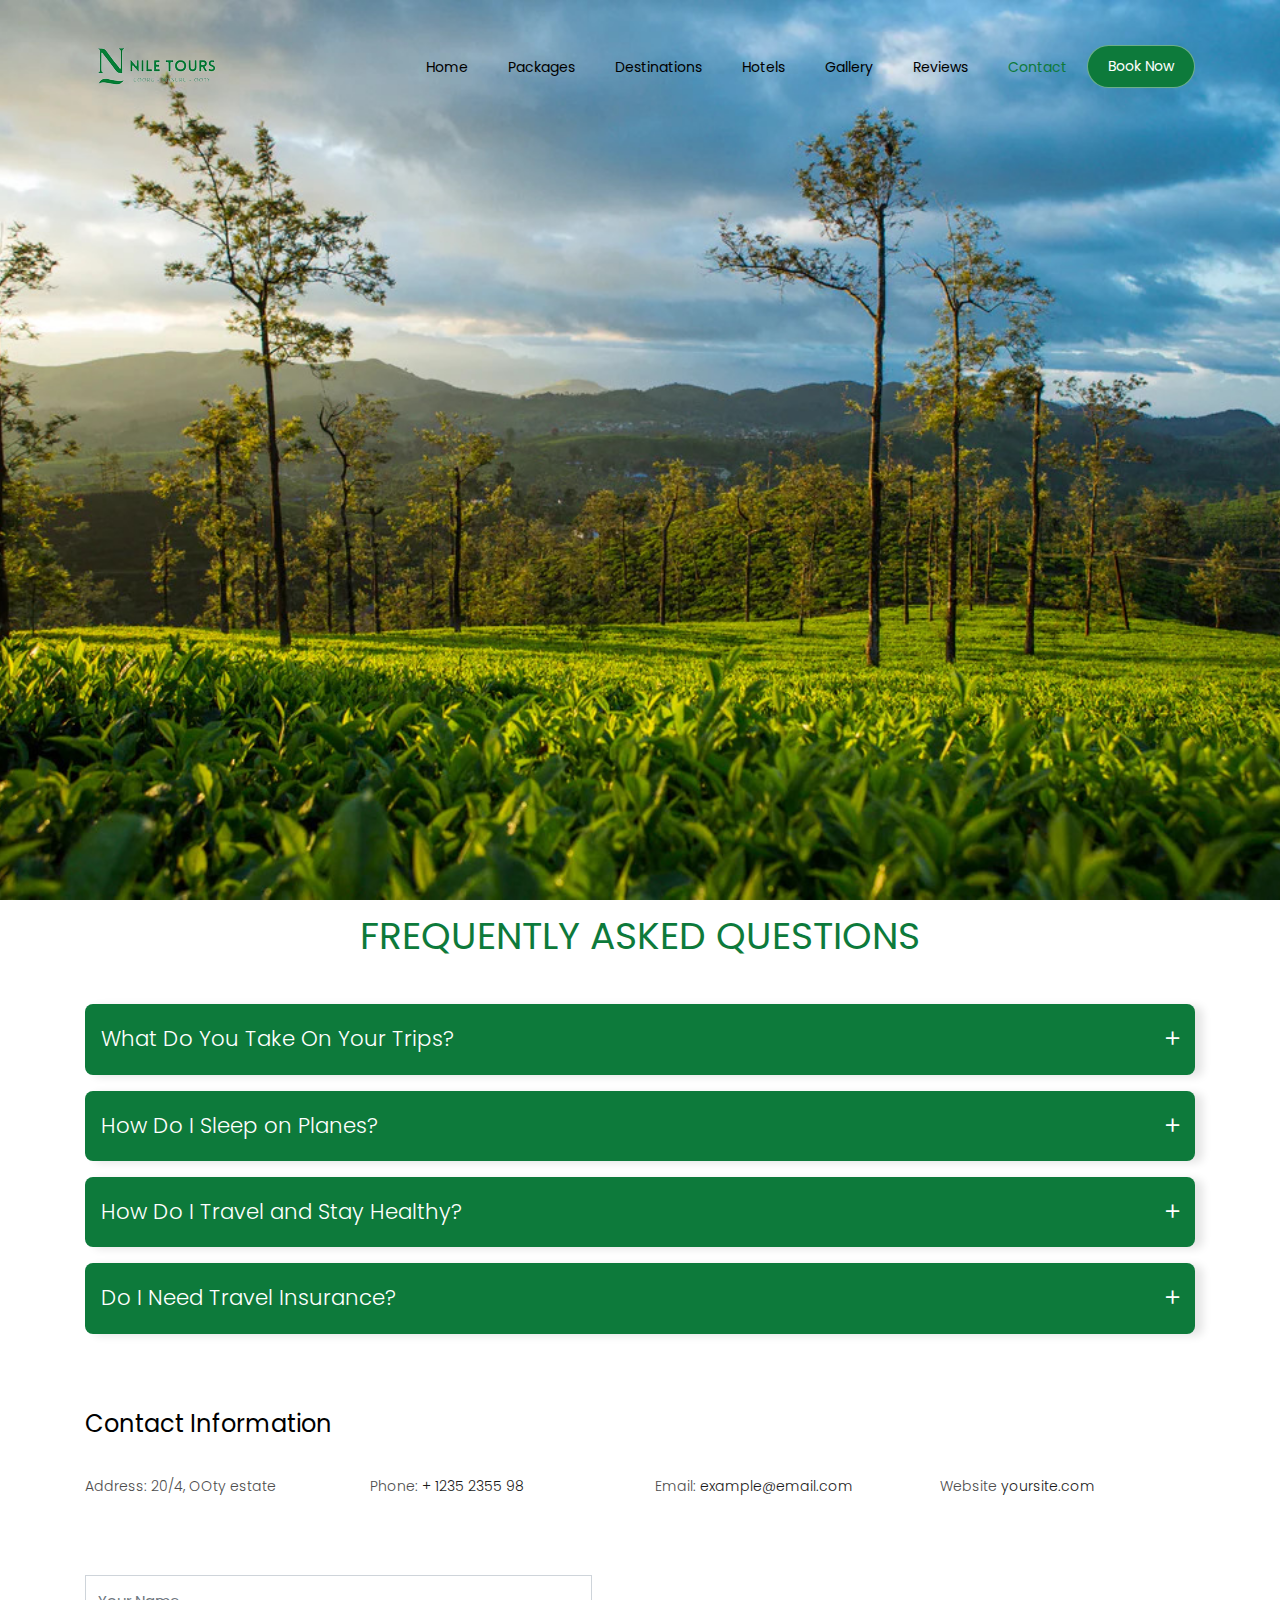
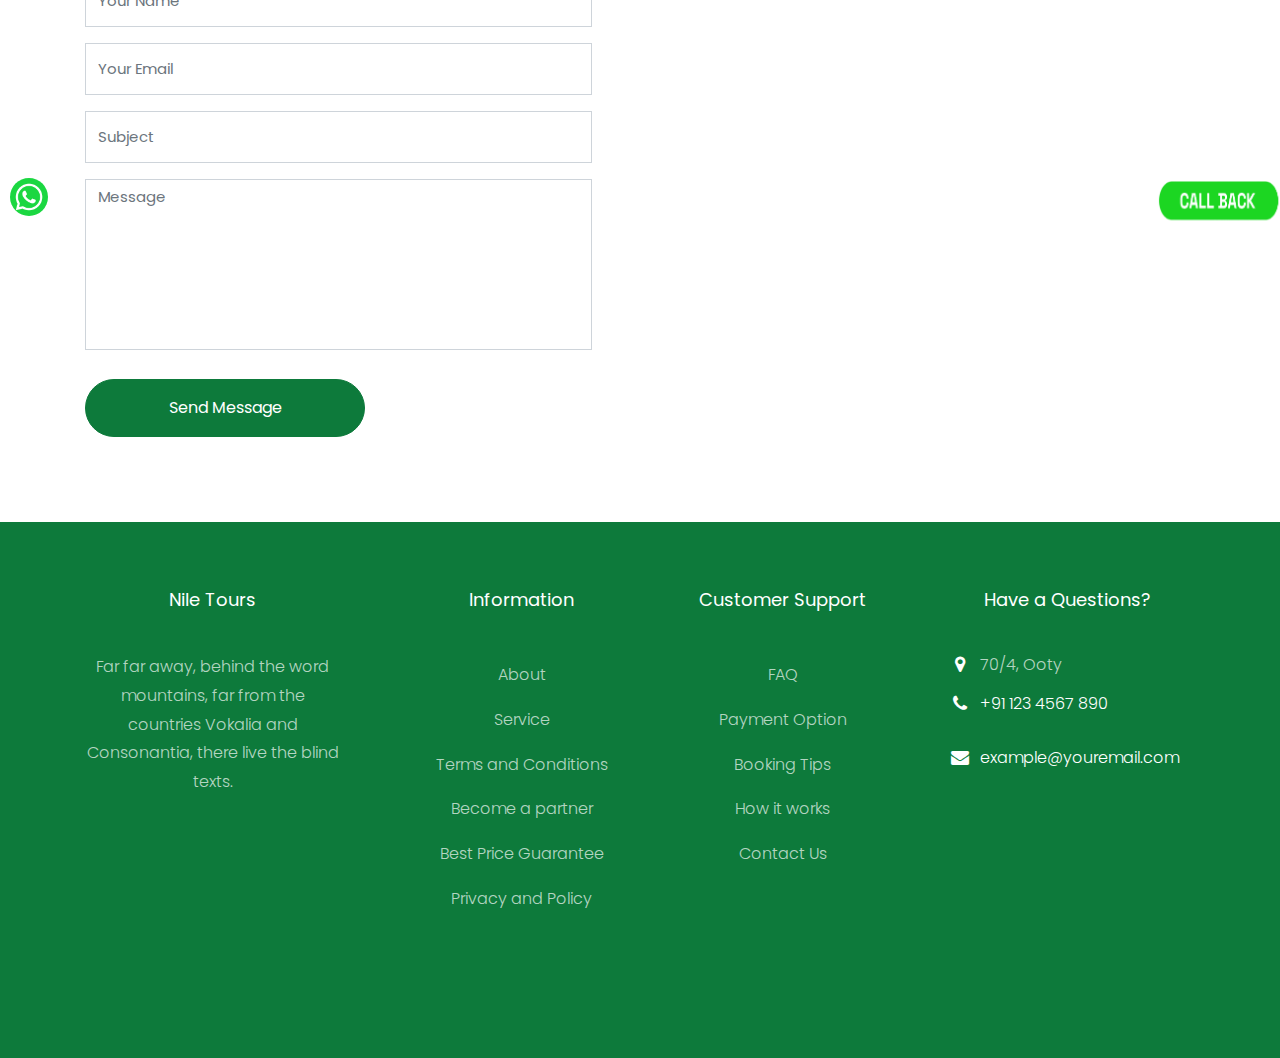
==== commit 55272095: "feb25" ====
--- a/contact.html
+++ b/contact.html
@@ -90,6 +90,51 @@
   </form>
 </div>
 
+<section class="smart_accordian-section">
+  <div class="container">
+    <h2 class="sec_title mt-2">FREQUENTLY ASKED QUESTIONS</h2>
+    <div class="accourdian">
+    <div class="accordian-item item1">
+      <div class="accordian-link">
+      What Do You Take On Your Trips?
+      <i class="icon ion-md-add"></i>
+      </div>
+      <div class="answer">
+      <p>Everyone is different and every trip is different, but almost wherever I go there are certain items I always take along with me. As far as technology goes, I travel with an iPhone, iPad, DSLR camera and all of the associated equipment for everything. </p>
+      </div>
+    </div>
+    <div class="accordian-item item2">
+      <div class="accordian-link">
+      How Do I Sleep on Planes?
+      <i class="icon ion-md-add"></i>
+      </div>
+      <div class="answer">
+      <p>I’m not the best person to answer this one since I have a terrible track record of sleeping on planes. But, although I can’t manage it most of the time, I do know the best tips to help you get a good night’s sleep on a long flight. It starts before you leave home for the airport.</p>
+      </div>
+    </div>
+    <div class="accordian-item item3">
+      <div class="accordian-link">
+      How Do I Travel and Stay Healthy?
+      <i class="icon ion-md-add"></i>
+      </div>
+      <div class="answer">
+      <p>We all joke about gaining weight when we travel, but it really is important to try to stay healthy in order to better enjoy the experience.</p>
+      </div>
+    </div>
+    <div class="accordian-item item4">
+      <div class="accordian-link">
+      Do I Need Travel Insurance?
+      <i class="icon ion-md-add"></i>
+      </div>
+      <div class="answer">
+      <p>Short answer, yes. Longer answer is that there are many options when it comes to travel insurance. What’s important is getting the most appropriate plan for the type of trip you’re taking. Most commonly you will need to make sure that it includes flight cancellation/trip interruption, lost bags and theft. </p>
+      </div>
+    </div>
+    </div>
+  </div>
+  </section>
+
+
 		<section class="ftco-section contact-section ftco-degree-bg">
       <div class="container">
         <div class="row d-flex mb-5 contact-info">
--- a/css/style.css
+++ b/css/style.css
@@ -9459,17 +9459,7 @@
       color: #ffffff;
       background-color: #252525;
   }
-@media (min-width:500px){
-.whatsapp{
-  width: 5%;position: absolute;top: 578px;left: 10px;border-radius: 50%;
-  }
-}
-
-@media (max-width:500px){
-  .whatsapp{
-    width: 12%;position: absolute;top: 529px;left: 0;border-radius: 50%;
-  }
-  }
+
   .container--gallery {
     margin-top: 40px;
     margin-bottom: 40px;
@@ -9581,22 +9571,69 @@
   border: none;
   height: 30px;
 }
-@media (min-width:500px){
+/* @media (min-width:500px){
   .booknow{
     position: absolute;top: 578px;right: 0;
     width: 16%;
     height: 64px;
     
     }
+  } */
+  
+  @media (min-height:900px){
+.whatsapp{
+  width: 10%;position: absolute;top: 800px;left: 10px;border-radius: 50%;
   }
-  
-  @media (max-width:500px){
+}
+@media (min-height:900px){
+  .booknow{
+    position: absolute;top: 800px;right: 0;
+    width: 26%;
+  height: 49px;
+  }
+}
+@media (max-height:900px){
+  .whatsapp{
+    width: 10%;position: absolute;top: 830px;left: 10px;border-radius: 50%;
+    }
+  }
+  @media (max-height:900px){
     .booknow{
-      position: absolute;top: 529px;right: 0;
+      position: absolute;top: 830px;right: 0;
+      width: 35%;
+    height: 49px;
+    }
+  }
+@media (max-width:400px){
+  .whatsapp{
+    width: 12%;position: absolute;top: 615px;left: 10px;border-radius: 50%;
+  }
+  }
+  @media (max-width:400px){
+    .booknow{
+      position: absolute;top: 615px;right: 0;
       width: 42%;
     height: 49px;
     }
   }
+
+  @media (min-width:1000px){
+    .whatsapp{
+      width: 3%;position: absolute;top: 878px;left: 10px;border-radius: 50%;
+    }
+    }
+    @media (min-width:1000px){
+      .booknow{
+        position: absolute;top: 878px;right: 0;
+        width: 10%;
+      height: 49px;
+      }
+    }
+  /* @media (min-width:500px){
+  .whatsapp{
+    width: 5%;position: absolute;top: 800px;left: 10px;border-radius: 50%;
+  }
+  } */
 /* Blink for Webkit and others
 (Chrome, Safari, Firefox, IE, ...)
 */
@@ -9615,4 +9652,95 @@
 }
 .response{
   display: none;
-}+}
+.sec_title {
+  color: #0D7A3B;
+  font-size: calc(18px + 20 * ((100vw - 320px) / 980));
+  text-transform: uppercase;
+  text-align: center;
+  padding-bottom: 2rem;
+}
+.accordian-item {
+  background-color: #0D7A3B;
+  border-radius: 0.5rem;
+  margin-bottom: 1rem;
+  padding: 1rem;
+  box-shadow: 0.5rem 2px 0.5rem rgba(0, 0, 0, 0.1);
+}
+
+.accordian-link {
+  color: #fff;
+  font-size: calc(10px + 8 * ((100vw - 320px) / 680));
+  text-decoration: none;
+  width: 100%;
+  background-color: #0D7A3B;
+  display: flex;
+  align-items: center;
+  justify-content: space-between;
+  /* padding-block: 1rem; */
+  cursor: pointer;
+}
+
+.answer {
+  overflow: hidden;
+  max-height: 0;
+  position: relative;
+  background-color: #fff;
+  transition: max-height 0.7s;
+}
+
+.answer p {
+  font-size: calc(10px + 6 * ((100vw - 320px) / 680));
+  color: #0D7A3B;
+  padding: 1rem;
+}
+
+.answer.open {
+  max-height: 10rem !important;
+  overflow-y: auto;
+}
+
+/*scrollbar width */
+.answer::-webkit-scrollbar {
+  width: 10px;
+}
+
+/*scrollbar Track */
+.answer::-webkit-scrollbar-track {
+  background: rgb(189, 190, 189);
+}
+
+.answer::-webkit-scrollbar-thumb {
+  background-color: green;
+  outline: 1px solid darkgreen;
+}
+
+/* footer styling */
+footer {
+  position: fixed;
+  bottom: 0;
+  width: 100%;
+  background: #283042;
+  padding: 0.5rem;
+  text-align: center;
+  color: #fff;
+  font-size: calc(8px + 6 * ((100vw - 320px) / 680));
+  background: linear-gradient(-75deg, #ee7752, #e73c7e, #23a6d5, #23d5ab);
+  background-size: 400% 400%;
+  animation: gradient 15s ease infinite;
+}
+@keyframes gradient {
+  0%,
+  100% {
+    background-position: 20% 10%;
+  }
+  20% {
+    background-position: 40% 20%;
+  }
+  40% {
+    background-position: 60% 40%;
+  }
+  80% {
+    background-position: 80% 60%;
+  }
+}
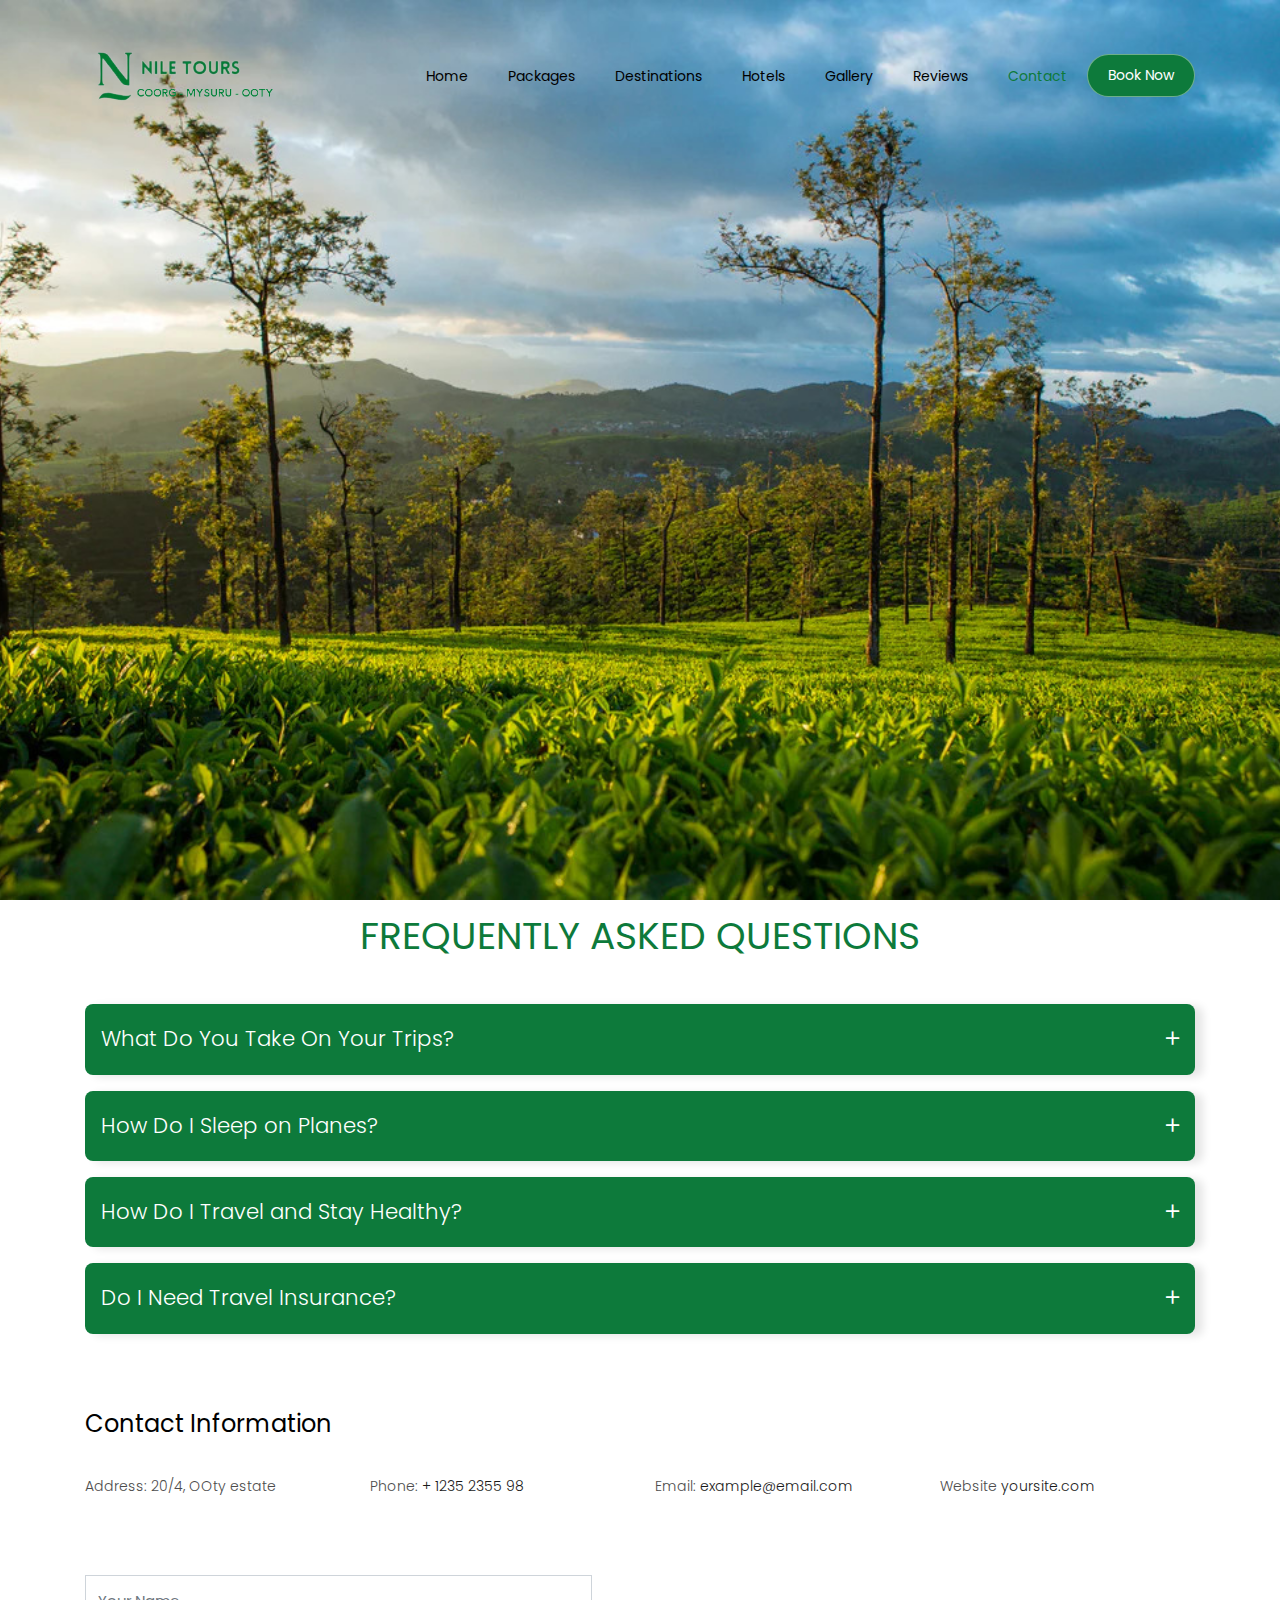
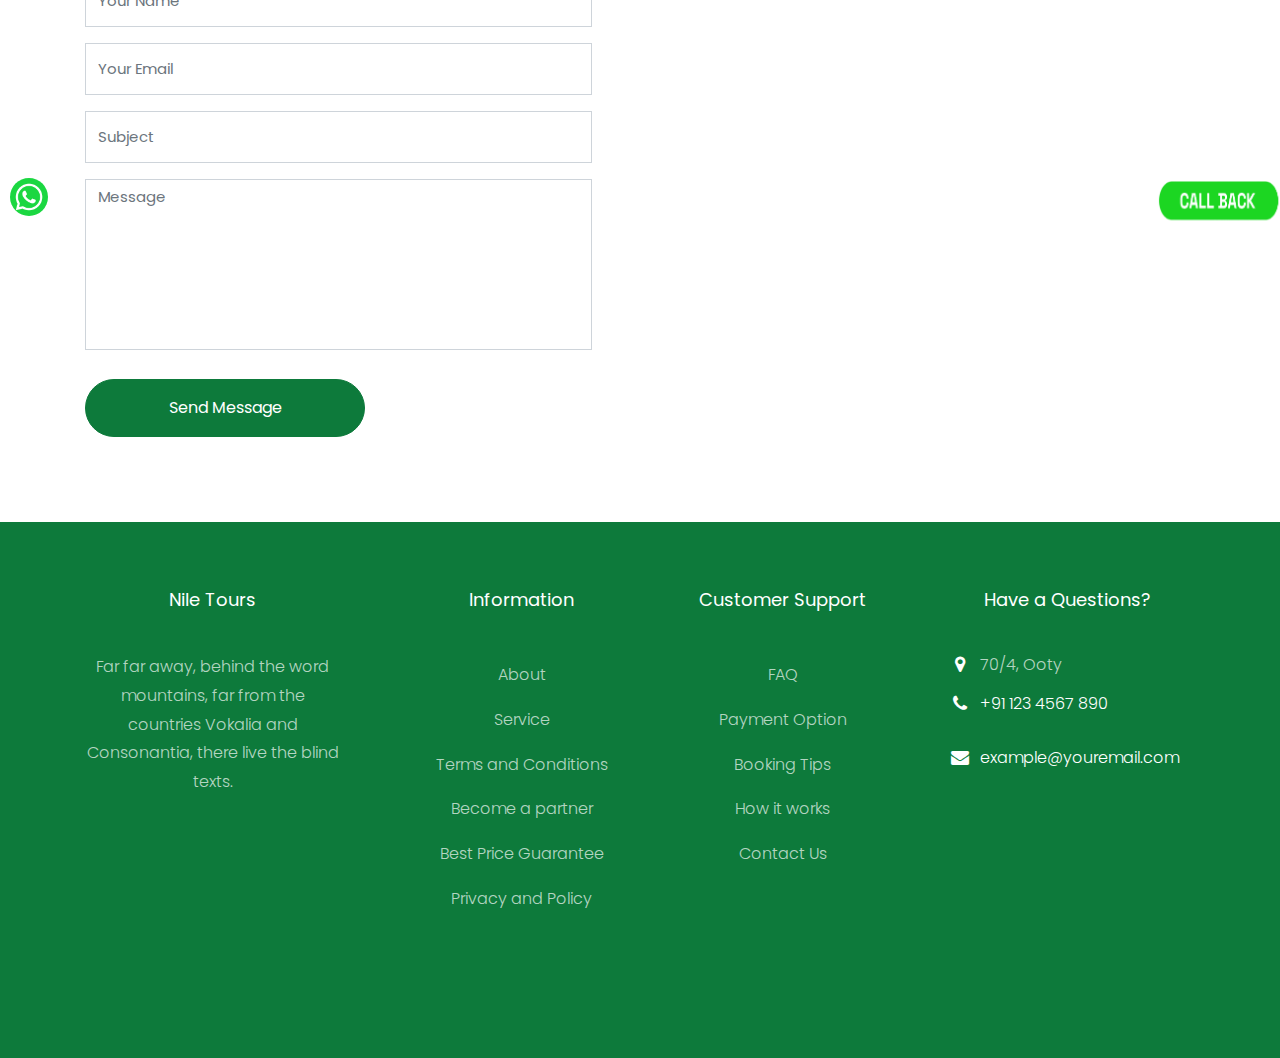
==== commit 9b10a7fd: "feb25sm" ====
--- a/contact.html
+++ b/contact.html
@@ -32,7 +32,7 @@
     
   <nav class="navbar navbar-expand-lg navbar-dark ftco_navbar  ftco-navbar-light" id="ftco-navbar">
     <div class="container">
-      <a class="navbar-brand" href="index.html"><img src="./images/logo-main.png" alt="" srcset=""></a>
+      <a class="navbar-brand" href="index.html"><img src="./images/logo-main.png" alt="" srcset=""  width="200px"></a>
       <button class="navbar-toggler" type="button" data-toggle="collapse" data-target="#ftco-nav" aria-controls="ftco-nav" aria-expanded="false" aria-label="Toggle navigation">
         <span class="oi oi-menu"></span> Menu
       </button>
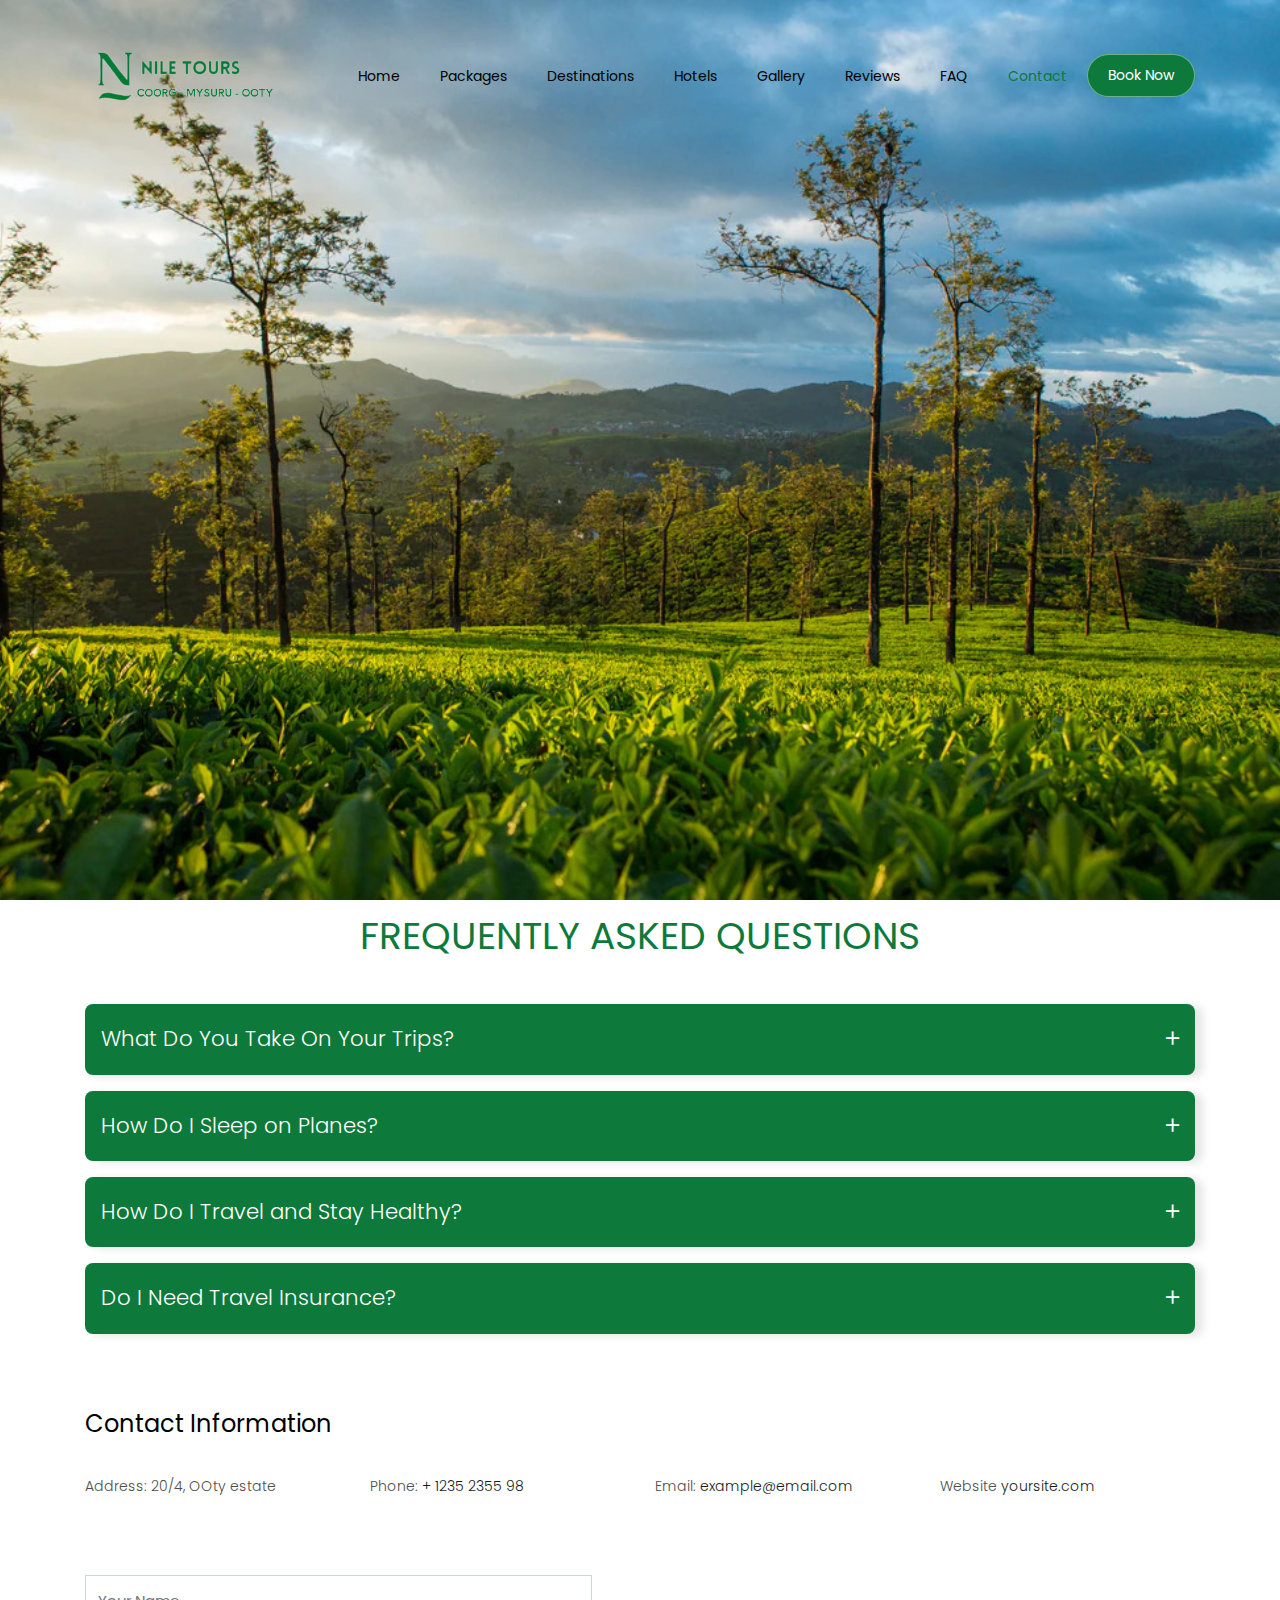
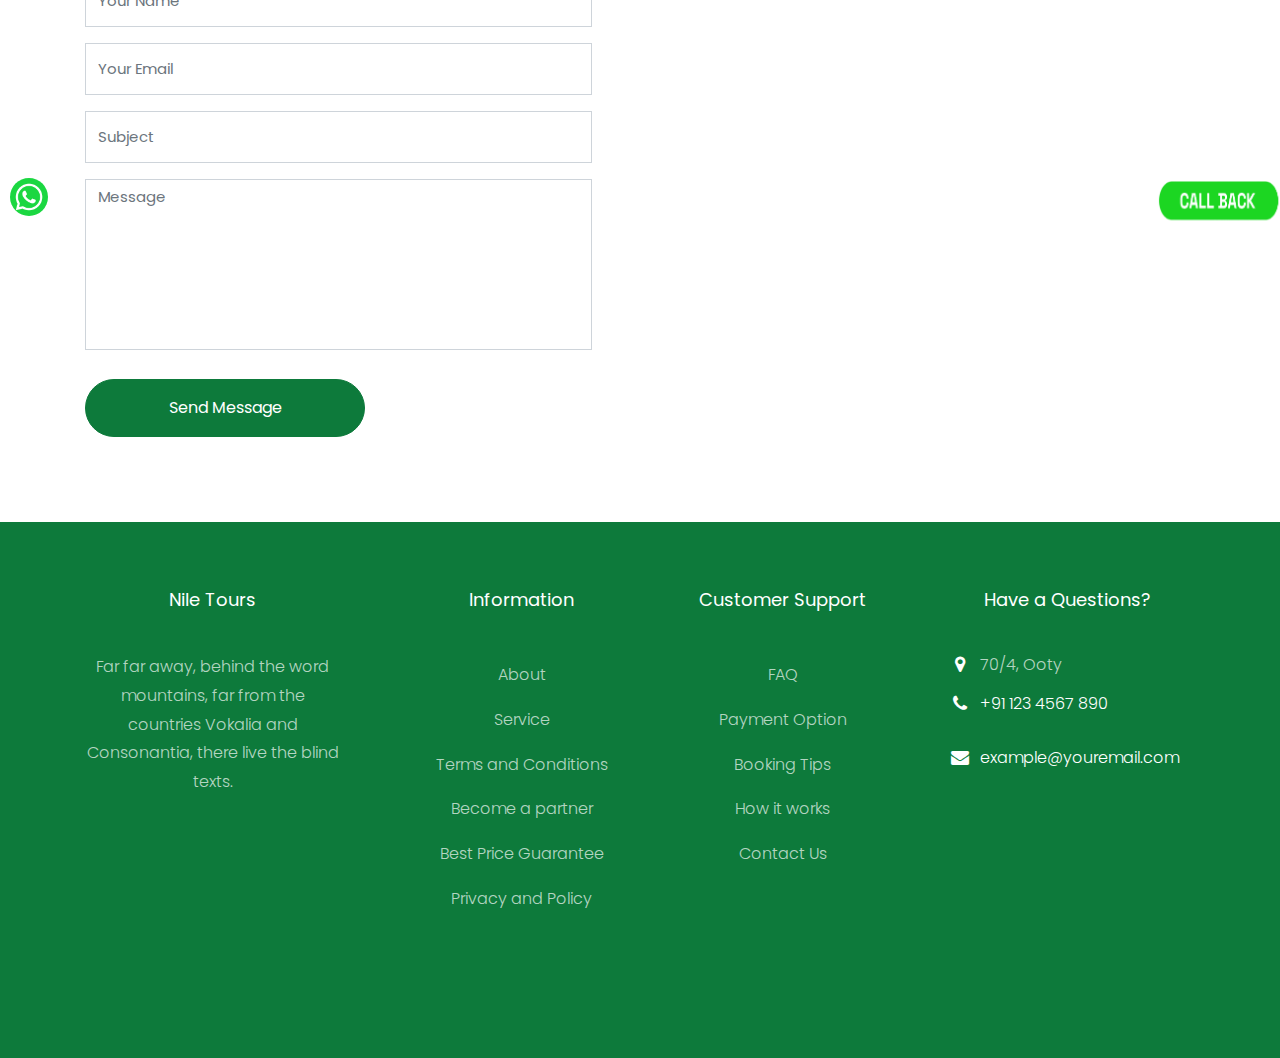
==== commit e67e2a01: "26update" ====
--- a/contact.html
+++ b/contact.html
@@ -45,6 +45,7 @@
           <li class="nav-item"><a href="hotel.html" class="nav-link">Hotels</a></li>
           <li class="nav-item"><a href="Gallery.html" class="nav-link">Gallery</a></li>
 		  <li class="nav-item"><a href="reviews.html" class="nav-link">Reviews</a></li>
+      <li class="nav-item"><a href="faq.html" class="nav-link">FAQ</a></li>
           <li class="nav-item active"><a href="contact.html" class="nav-link">Contact</a></li>
           <li class="nav-item cta "><a href="#booknow1" class="nav-link "><span>Book Now</span></a></li>
         </ul>
--- a/css/style.css
+++ b/css/style.css
@@ -9744,3 +9744,4 @@
     background-position: 80% 60%;
   }
 }
+
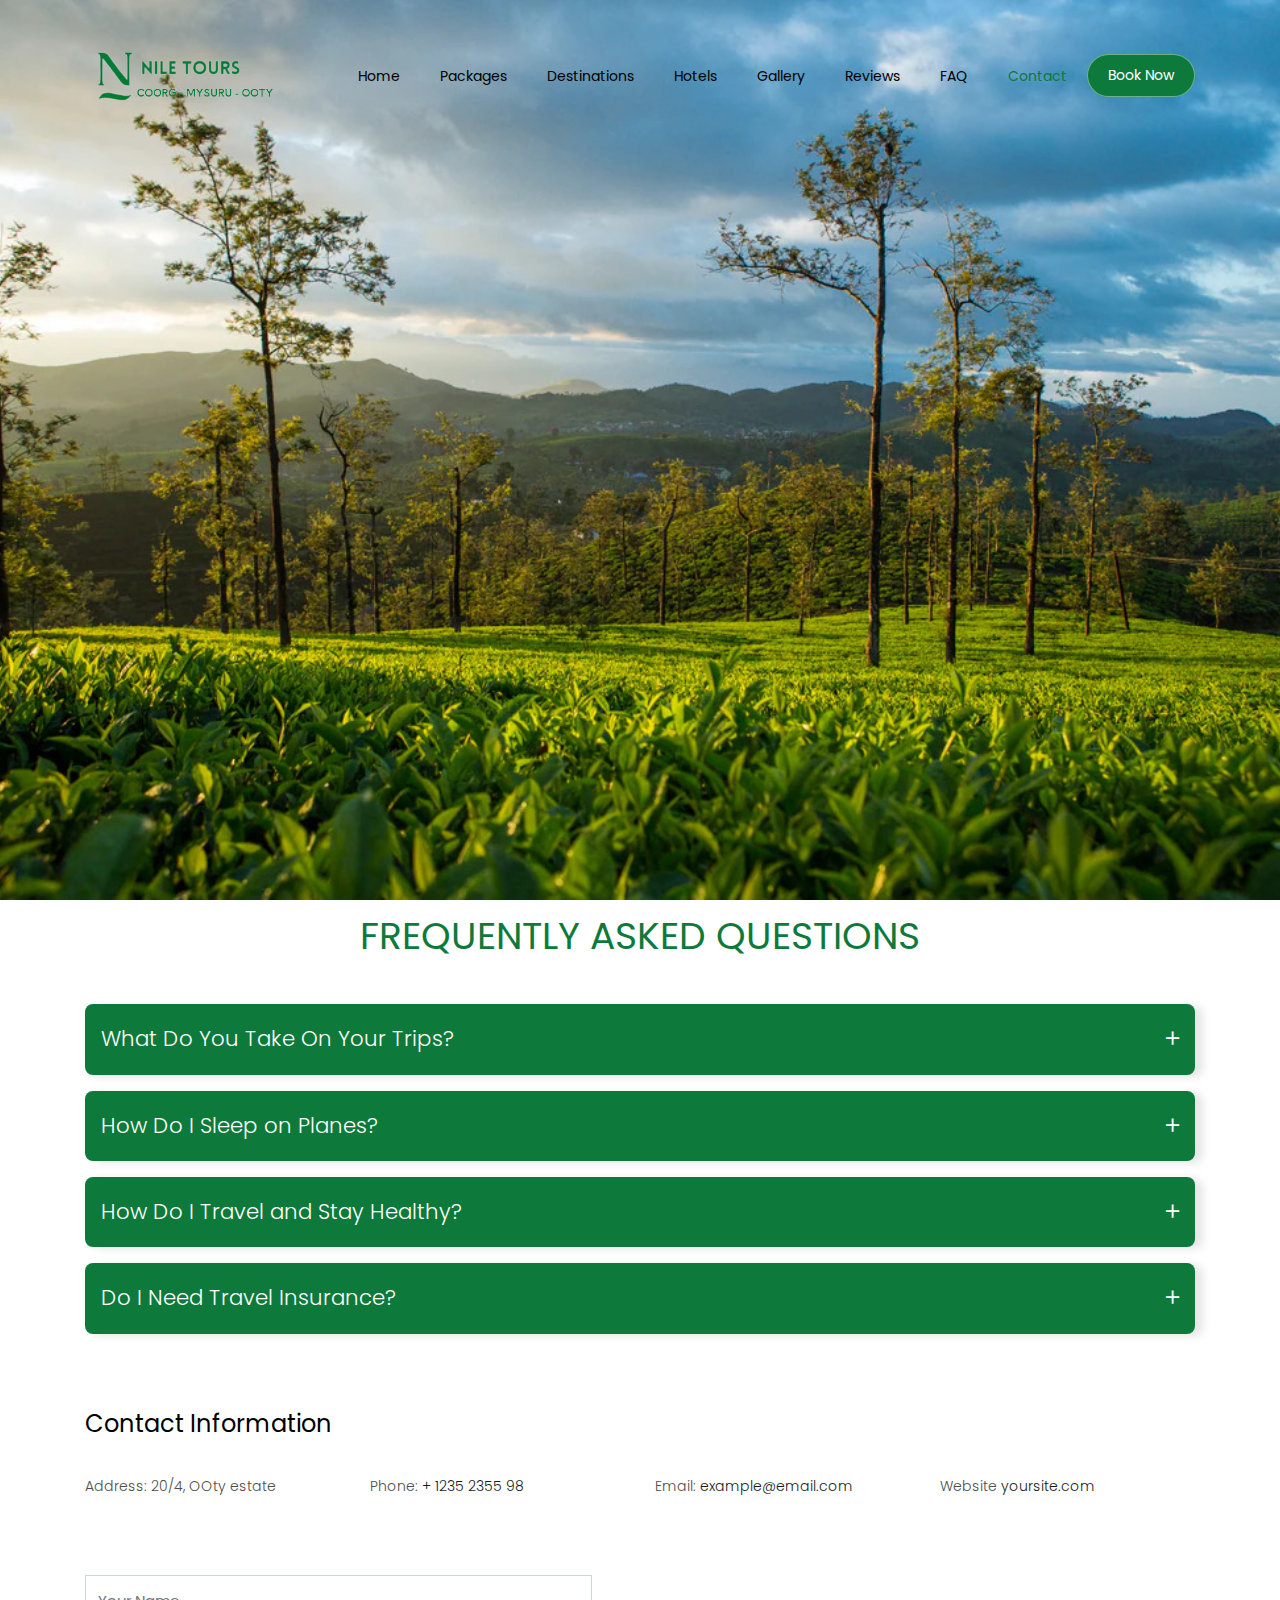
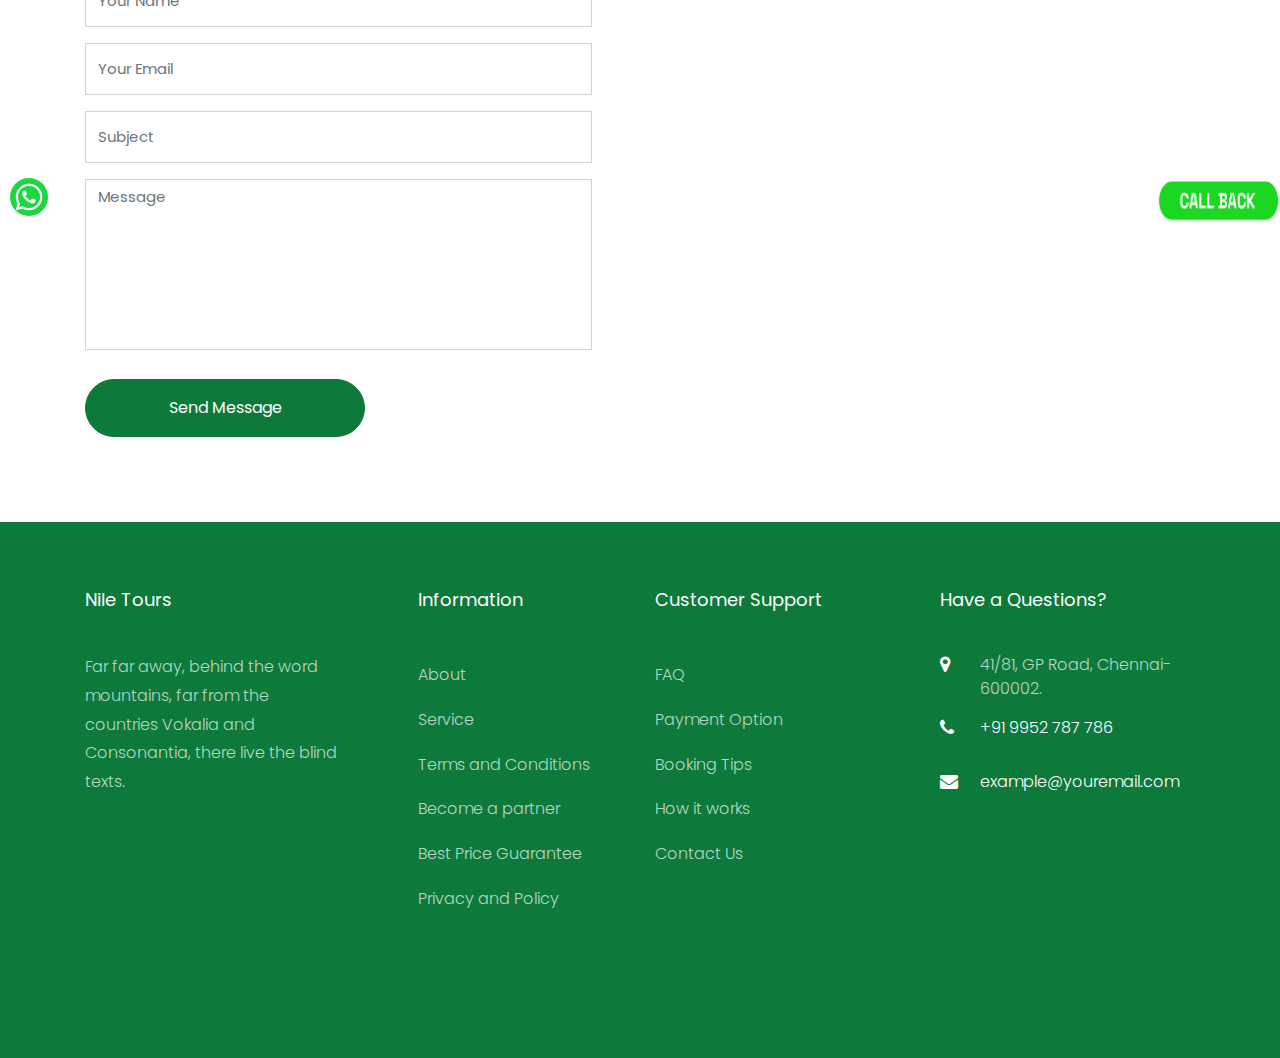
==== commit ade23432: "mainnum" ====
--- a/contact.html
+++ b/contact.html
@@ -230,8 +230,8 @@
             	<h2 class="ftco-heading-2">Have a Questions?</h2>
             	<div class="block-23 mb-3">
 	              <ul>
-	                <li><span class="icon icon-map-marker"></span><span class="text">70/4, Ooty</span></li>
-	                <li><a href="#"><span class="icon icon-phone"></span><span class="text">+91 123 4567 890</span></a></li>
+	                <li><span class="icon icon-map-marker"></span><span class="text">41/81, GP Road, Chennai- 600002.</span></li>
+	                <li><a href="#"><span class="icon icon-phone"></span><span class="text">+91 9952 787 786</span></a></li>
 	                <li><a href="#"><span class="icon icon-envelope"></span><span class="text">example@youremail.com</span></a></li>
 	              </ul>
 	            </div>
--- a/css/style.css
+++ b/css/style.css
@@ -9715,33 +9715,3 @@
   outline: 1px solid darkgreen;
 }
 
-/* footer styling */
-footer {
-  position: fixed;
-  bottom: 0;
-  width: 100%;
-  background: #283042;
-  padding: 0.5rem;
-  text-align: center;
-  color: #fff;
-  font-size: calc(8px + 6 * ((100vw - 320px) / 680));
-  background: linear-gradient(-75deg, #ee7752, #e73c7e, #23a6d5, #23d5ab);
-  background-size: 400% 400%;
-  animation: gradient 15s ease infinite;
-}
-@keyframes gradient {
-  0%,
-  100% {
-    background-position: 20% 10%;
-  }
-  20% {
-    background-position: 40% 20%;
-  }
-  40% {
-    background-position: 60% 40%;
-  }
-  80% {
-    background-position: 80% 60%;
-  }
-}
-
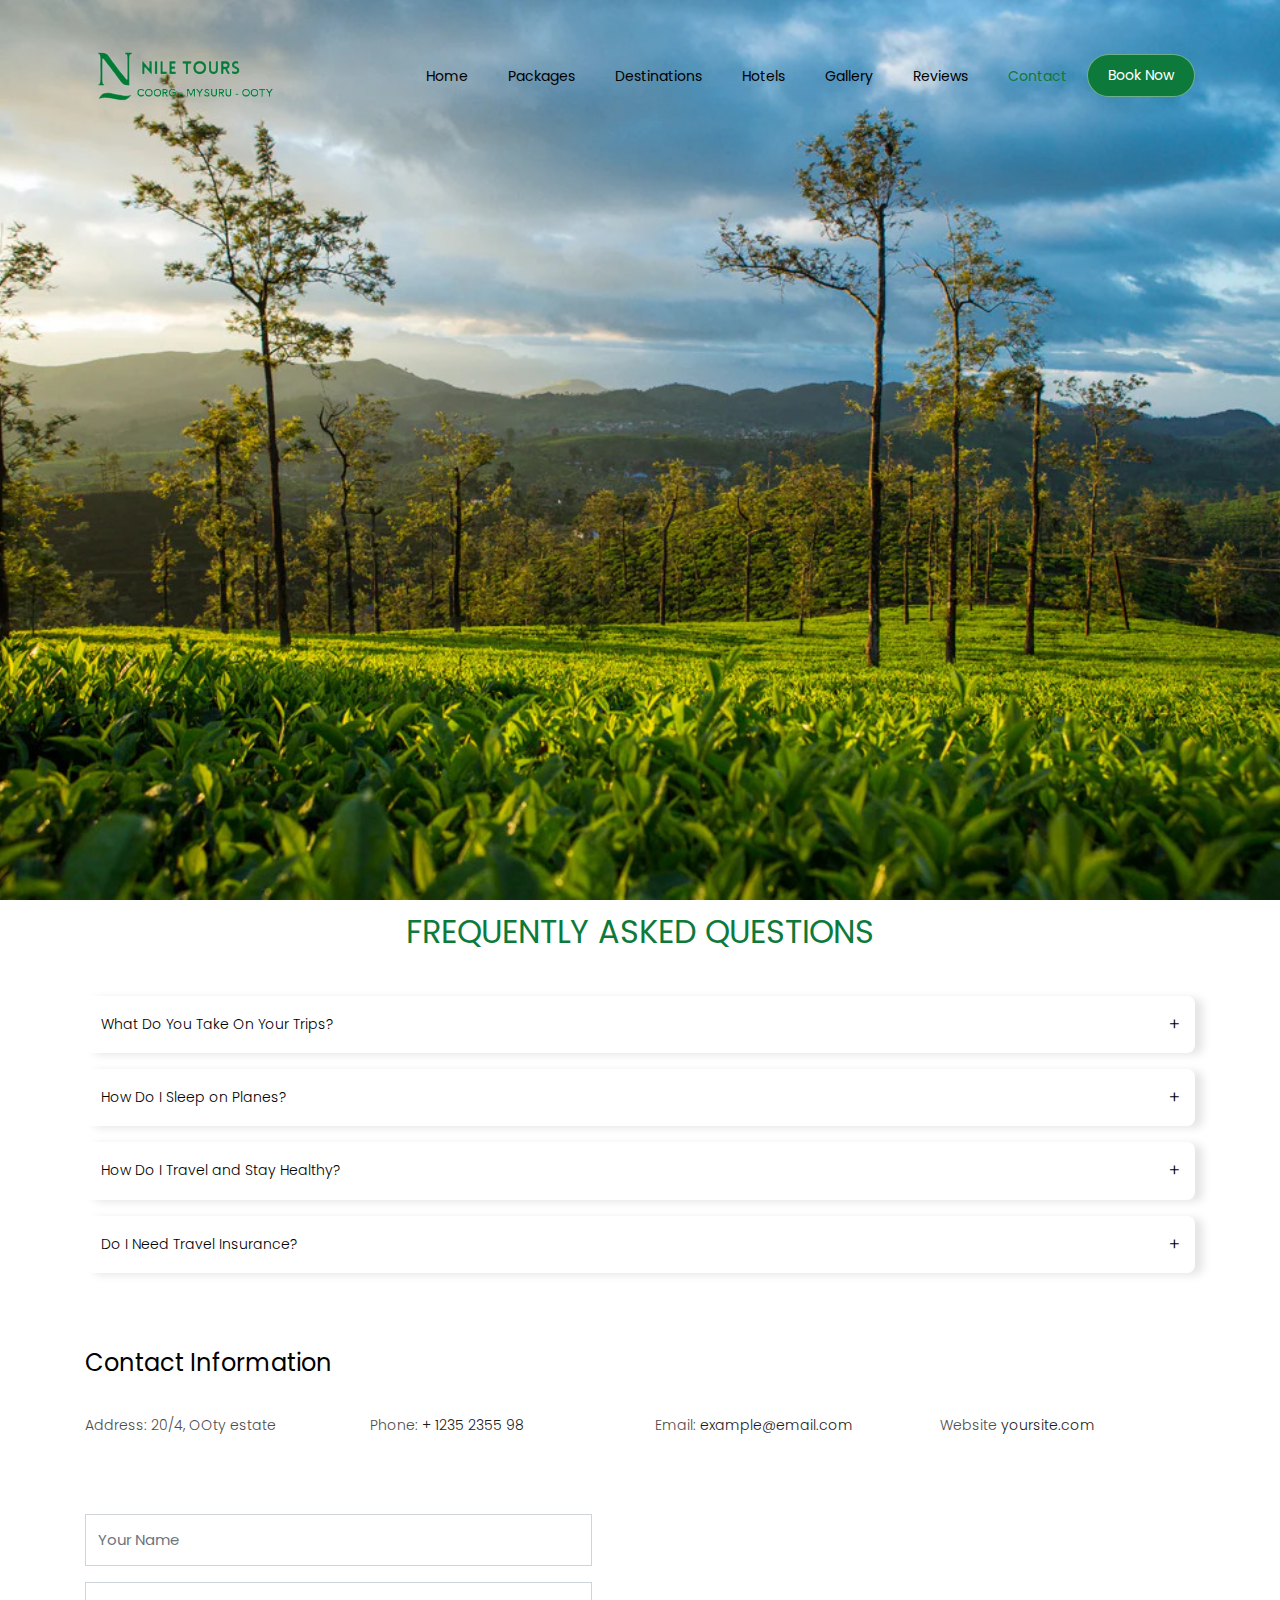
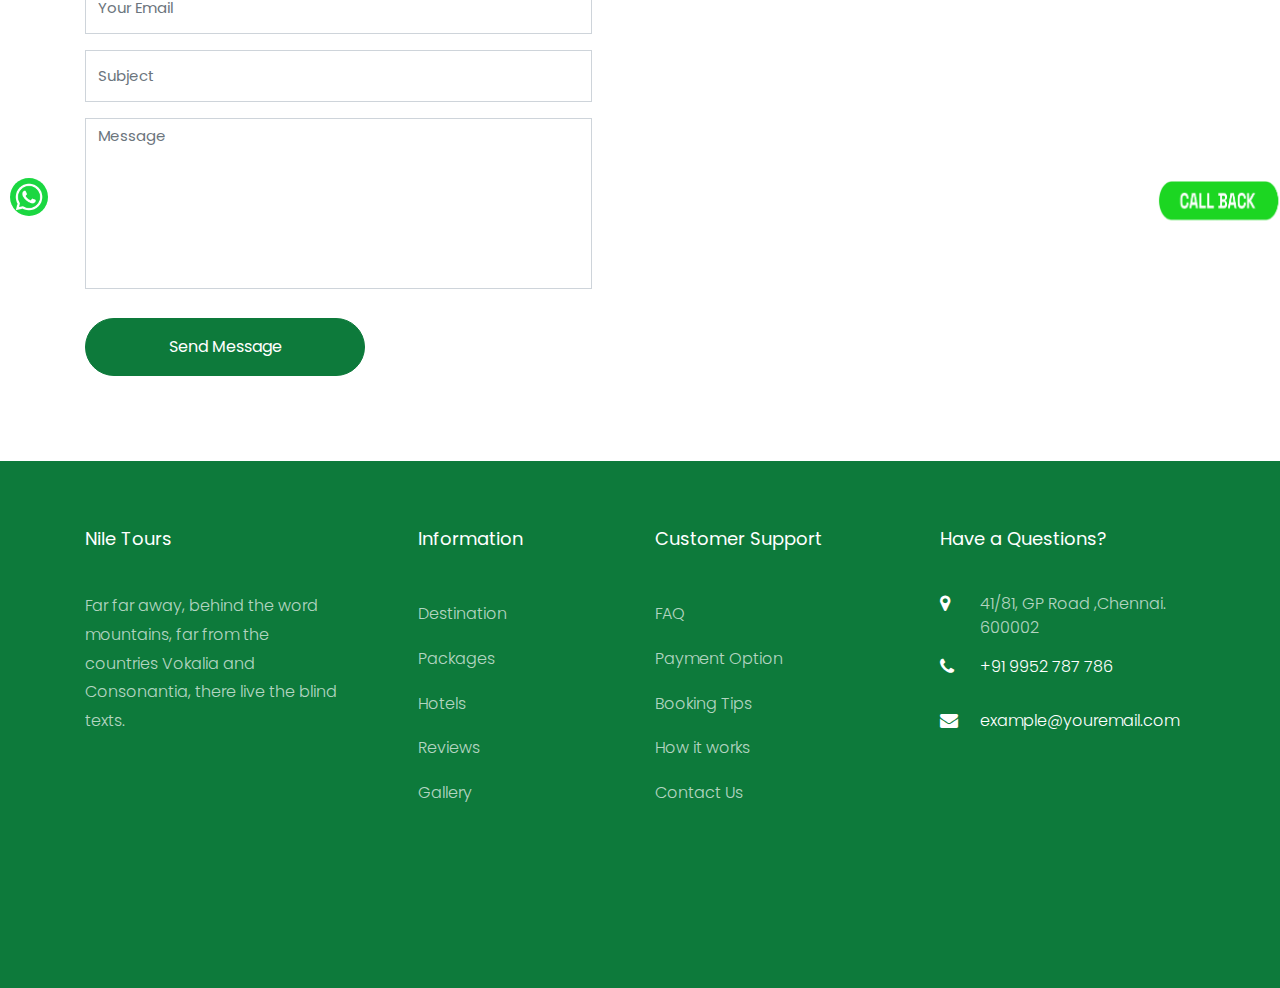
==== commit 88c3fcc1: "today" ====
--- a/contact.html
+++ b/contact.html
@@ -45,7 +45,7 @@
           <li class="nav-item"><a href="hotel.html" class="nav-link">Hotels</a></li>
           <li class="nav-item"><a href="Gallery.html" class="nav-link">Gallery</a></li>
 		  <li class="nav-item"><a href="reviews.html" class="nav-link">Reviews</a></li>
-      <li class="nav-item"><a href="faq.html" class="nav-link">FAQ</a></li>
+      <!-- <li class="nav-item"><a href="faq.html" class="nav-link">FAQ</a></li> -->
           <li class="nav-item active"><a href="contact.html" class="nav-link">Contact</a></li>
           <li class="nav-item cta "><a href="#booknow1" class="nav-link "><span>Book Now</span></a></li>
         </ul>
@@ -204,24 +204,23 @@
             <div class="ftco-footer-widget mb-4 ml-md-5">
               <h2 class="ftco-heading-2">Information</h2>
               <ul class="list-unstyled">
-                <li><a href="#" class="py-2 d-block">About</a></li>
-                <li><a href="#" class="py-2 d-block">Service</a></li>
-                <li><a href="#" class="py-2 d-block">Terms and Conditions</a></li>
-                <li><a href="#" class="py-2 d-block">Become a partner</a></li>
-                <li><a href="#" class="py-2 d-block">Best Price Guarantee</a></li>
-                <li><a href="#" class="py-2 d-block">Privacy and Policy</a></li>
+                <li><a href="destinations.html" class="py-2 d-block">Destination</a></li>
+                <li><a href="Packages.html" class="py-2 d-block">Packages</a></li>
+                <li><a href="hotel.html" class="py-2 d-block">Hotels</a></li>
+                <li><a href="reviews.html" class="py-2 d-block">Reviews</a></li>
+                <li><a href="Gallery.html" class="py-2 d-block">Gallery</a></li>
               </ul>
             </div>
           </div>
           <div class="col-md">
-             <div class="ftco-footer-widget mb-4">
+            <div class="ftco-footer-widget mb-4">
               <h2 class="ftco-heading-2">Customer Support</h2>
               <ul class="list-unstyled">
-                <li><a href="#" class="py-2 d-block">FAQ</a></li>
+                <li><a href="faq.html" class="py-2 d-block">FAQ</a></li>
                 <li><a href="#" class="py-2 d-block">Payment Option</a></li>
                 <li><a href="#" class="py-2 d-block">Booking Tips</a></li>
                 <li><a href="#" class="py-2 d-block">How it works</a></li>
-                <li><a href="#" class="py-2 d-block">Contact Us</a></li>
+                <li><a href="contact.html" class="py-2 d-block">Contact Us</a></li>
               </ul>
             </div>
           </div>
@@ -230,7 +229,7 @@
             	<h2 class="ftco-heading-2">Have a Questions?</h2>
             	<div class="block-23 mb-3">
 	              <ul>
-	                <li><span class="icon icon-map-marker"></span><span class="text">41/81, GP Road, Chennai- 600002.</span></li>
+	                <li><span class="icon icon-map-marker"></span><span class="text">41/81, GP Road ,Chennai. 600002</span></li>
 	                <li><a href="#"><span class="icon icon-phone"></span><span class="text">+91 9952 787 786</span></a></li>
 	                <li><a href="#"><span class="icon icon-envelope"></span><span class="text">example@youremail.com</span></a></li>
 	              </ul>
--- a/css/style.css
+++ b/css/style.css
@@ -9655,13 +9655,13 @@
 }
 .sec_title {
   color: #0D7A3B;
-  font-size: calc(18px + 20 * ((100vw - 320px) / 980));
+  /* font-size: calc(18px + 20 * ((100vw - 320px) / 980)); */
   text-transform: uppercase;
   text-align: center;
   padding-bottom: 2rem;
 }
 .accordian-item {
-  background-color: #0D7A3B;
+  background-color: #fff;
   border-radius: 0.5rem;
   margin-bottom: 1rem;
   padding: 1rem;
@@ -9669,11 +9669,11 @@
 }
 
 .accordian-link {
-  color: #fff;
-  font-size: calc(10px + 8 * ((100vw - 320px) / 680));
+  color: black;
+  /* font-size: calc(10px + 8 * ((100vw - 320px) / 680)); */
   text-decoration: none;
   width: 100%;
-  background-color: #0D7A3B;
+  background-color: #fff;
   display: flex;
   align-items: center;
   justify-content: space-between;
@@ -9690,7 +9690,7 @@
 }
 
 .answer p {
-  font-size: calc(10px + 6 * ((100vw - 320px) / 680));
+  /* font-size: calc(10px + 6 * ((100vw - 320px) / 680)); */
   color: #0D7A3B;
   padding: 1rem;
 }
@@ -9715,3 +9715,21 @@
   outline: 1px solid darkgreen;
 }
 
+/* footer styling */
+
+@keyframes gradient {
+  0%,
+  100% {
+    background-position: 20% 10%;
+  }
+  20% {
+    background-position: 40% 20%;
+  }
+  40% {
+    background-position: 60% 40%;
+  }
+  80% {
+    background-position: 80% 60%;
+  }
+}
+
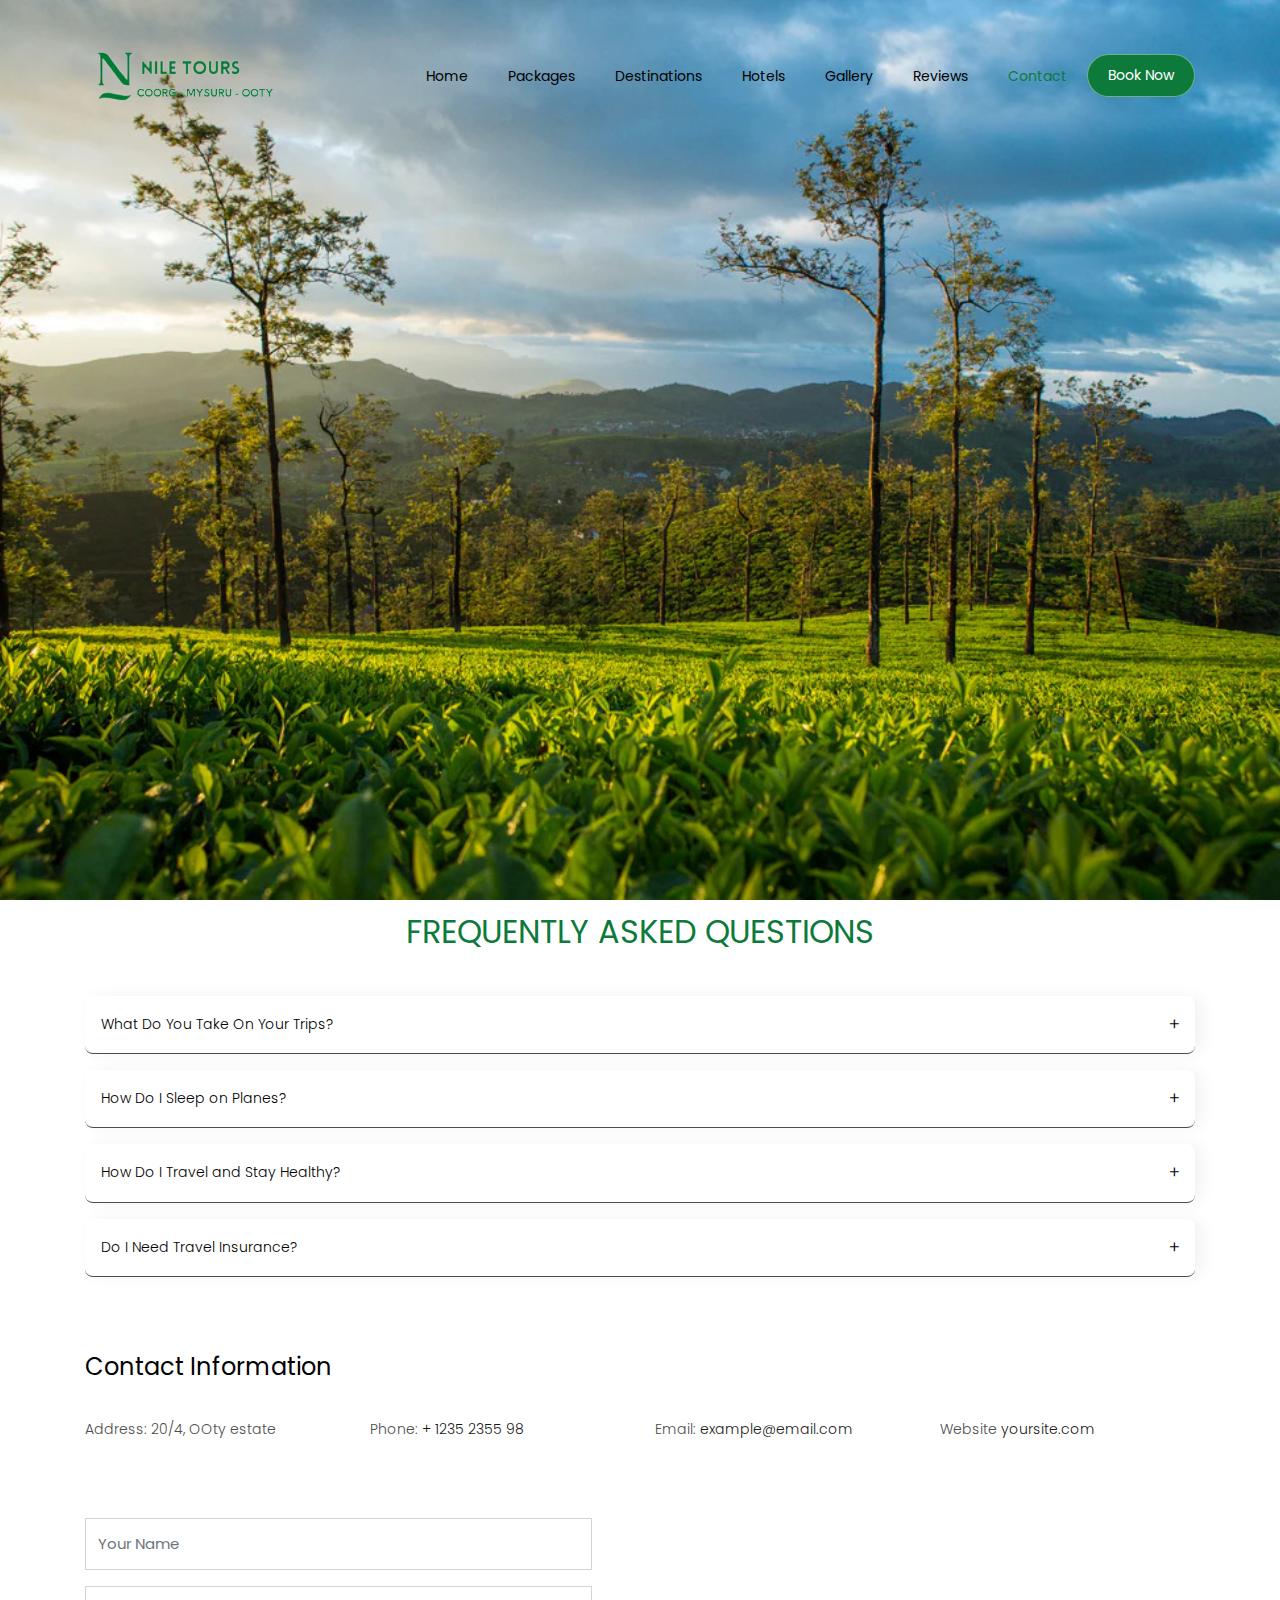
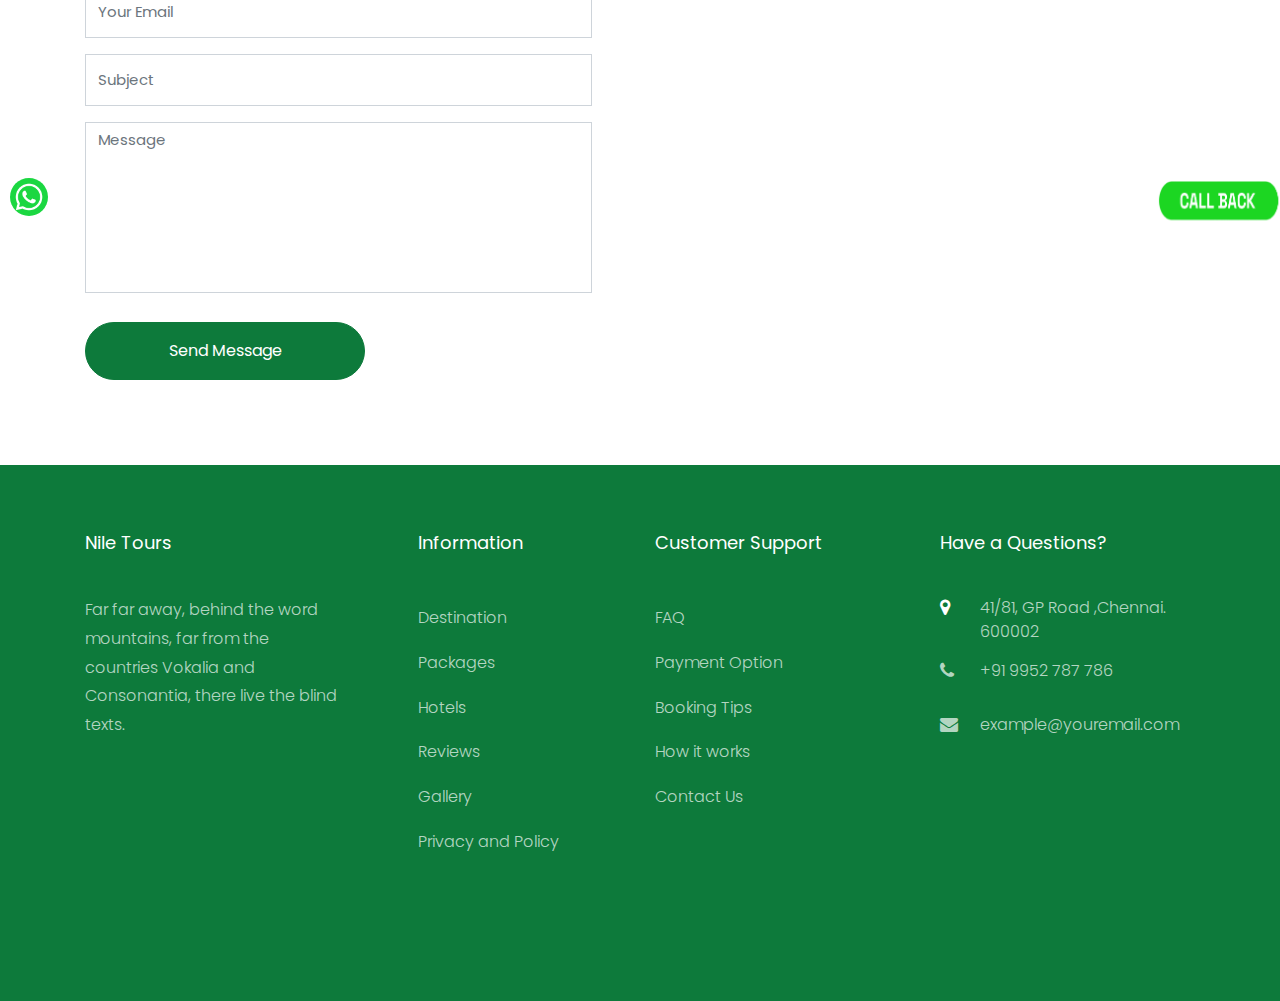
==== commit db79c39c: "1mar" ====
--- a/contact.html
+++ b/contact.html
@@ -194,7 +194,7 @@
               <h2 class="ftco-heading-2">Nile Tours</h2>
               <p>Far far away, behind the word mountains, far from the countries Vokalia and Consonantia, there live the blind texts.</p>
               <ul class="ftco-footer-social list-unstyled float-md-left float-lft mt-5">
-                <li class="ftco-animate"><a href="#"><span class="icon-twitter"></span></a></li>
+                <li class="ftco-animate"><a href="#"><span class="icon-whatsapp"></span></a></li>
                 <li class="ftco-animate"><a href="#"><span class="icon-facebook"></span></a></li>
                 <li class="ftco-animate"><a href="#"><span class="icon-instagram"></span></a></li>
               </ul>
@@ -209,6 +209,7 @@
                 <li><a href="hotel.html" class="py-2 d-block">Hotels</a></li>
                 <li><a href="reviews.html" class="py-2 d-block">Reviews</a></li>
                 <li><a href="Gallery.html" class="py-2 d-block">Gallery</a></li>
+                <li><a href="#" class="py-2 d-block">Privacy and Policy</a></li>
               </ul>
             </div>
           </div>
--- a/css/style.css
+++ b/css/style.css
@@ -8211,7 +8211,7 @@
     font-size: 18px;
     font-weight: 400; }
   .ftco-footer .ftco-footer-widget ul li a span {
-    color: #fff; }
+    color: rgba(255, 255, 255, 0.7); }
   .ftco-footer .ftco-footer-widget .btn-primary {
     background: #fff !important;
     border: 2px solid #fff !important; }
@@ -9661,11 +9661,12 @@
   padding-bottom: 2rem;
 }
 .accordian-item {
+  border-bottom: solid 0.1rem;
   background-color: #fff;
   border-radius: 0.5rem;
   margin-bottom: 1rem;
   padding: 1rem;
-  box-shadow: 0.5rem 2px 0.5rem rgba(0, 0, 0, 0.1);
+  box-shadow: 0.4rem 0px 0.9rem rgb(0 0 0 / 5%);
 }
 
 .accordian-link {
@@ -9691,7 +9692,7 @@
 
 .answer p {
   /* font-size: calc(10px + 6 * ((100vw - 320px) / 680)); */
-  color: #0D7A3B;
+  color: black;
   padding: 1rem;
 }
 
@@ -9707,12 +9708,12 @@
 
 /*scrollbar Track */
 .answer::-webkit-scrollbar-track {
-  background: rgb(189, 190, 189);
+  /* background: rgb(189, 190, 189); */
 }
 
 .answer::-webkit-scrollbar-thumb {
-  background-color: green;
-  outline: 1px solid darkgreen;
+      /* background-color: green;
+      outline: 1px solid darkgreen; */
 }
 
 /* footer styling */
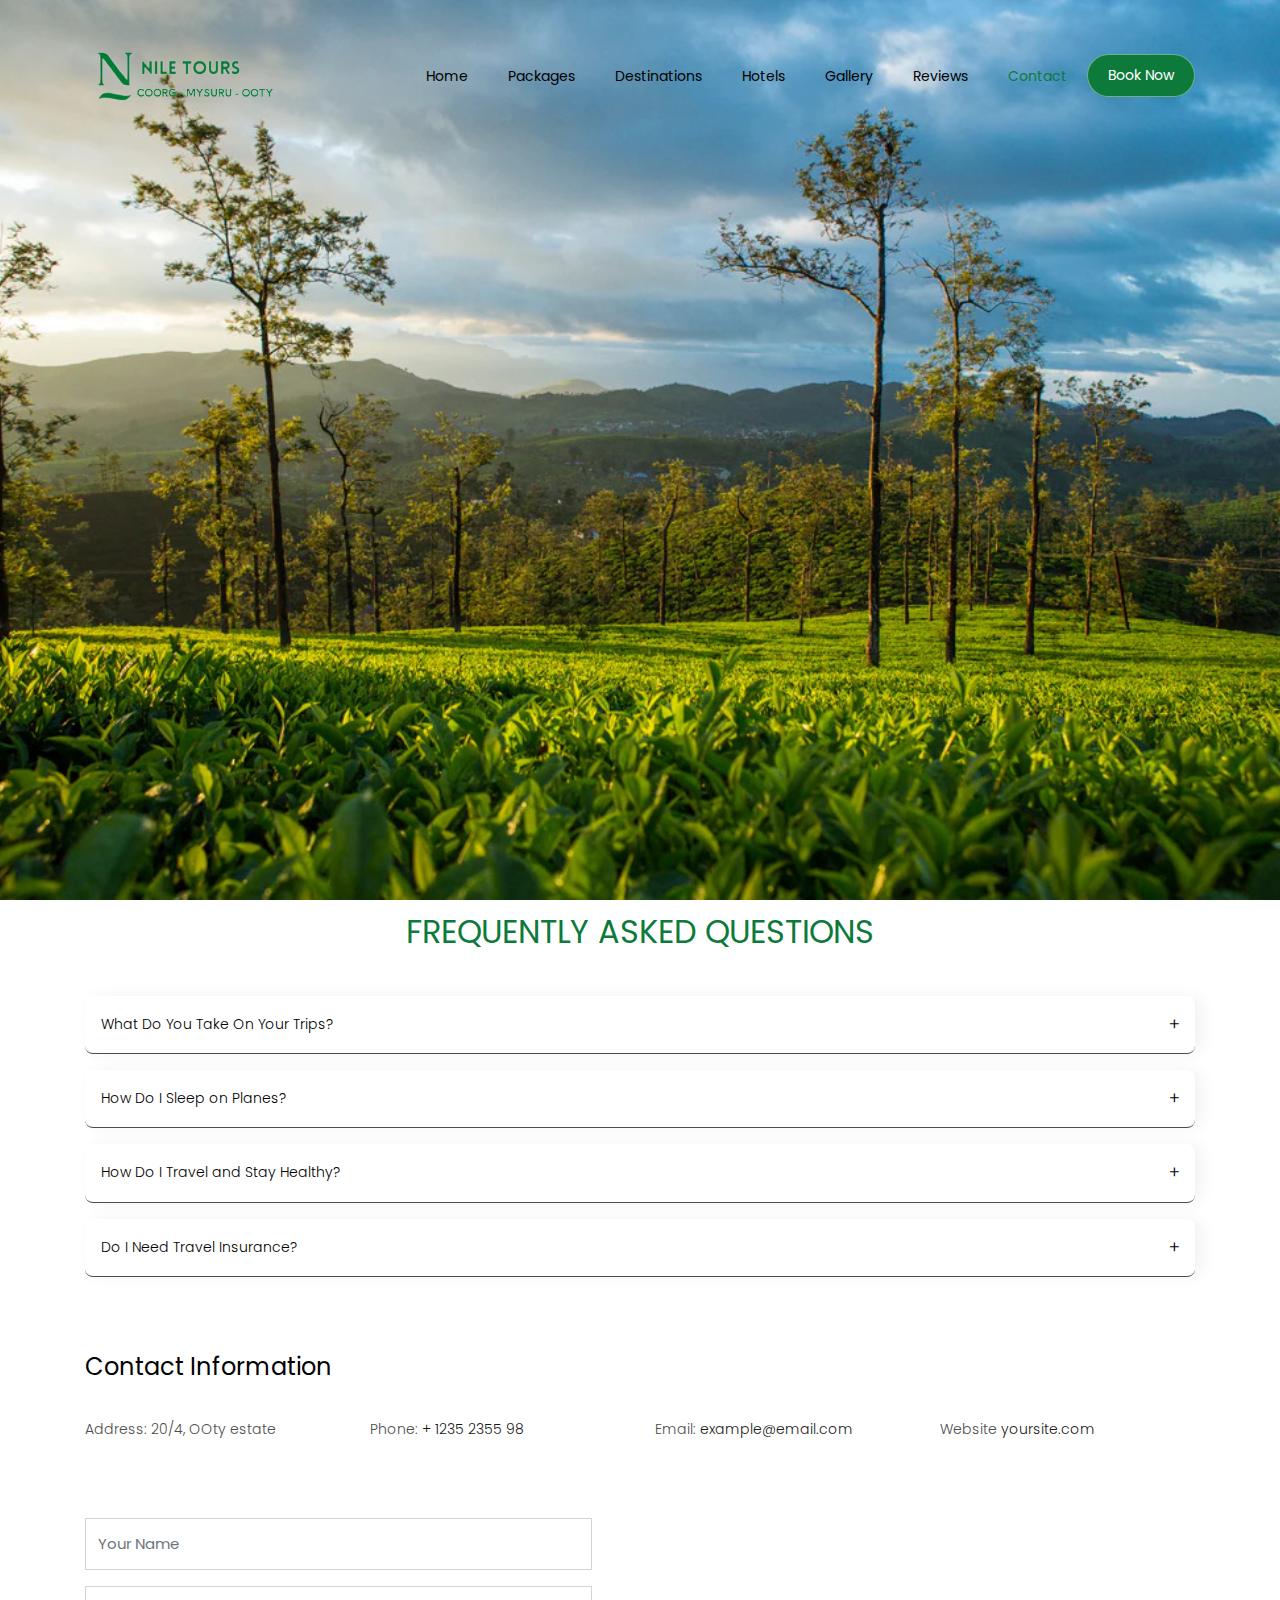
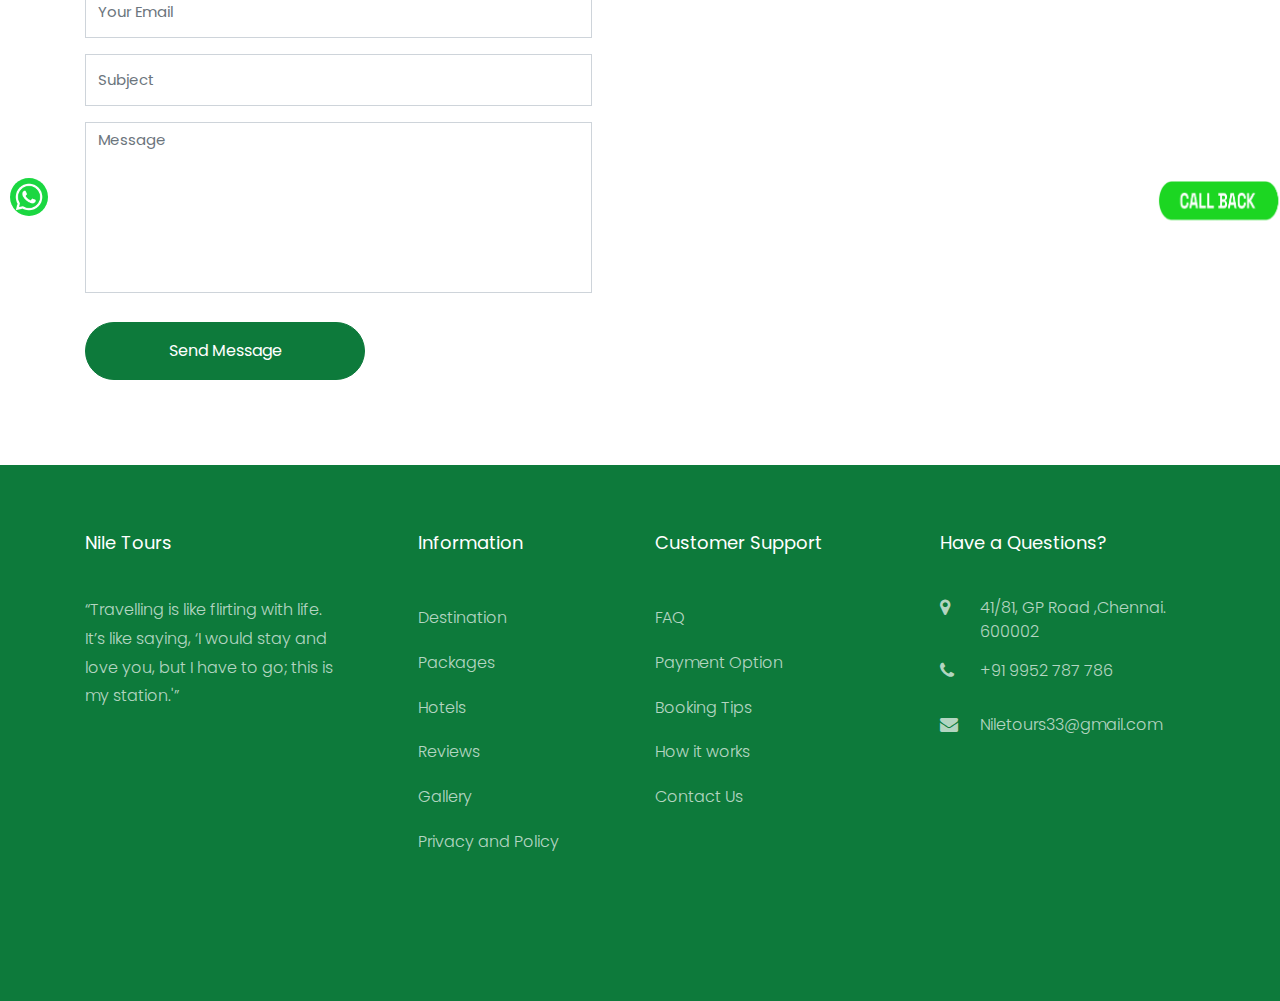
==== commit 46c74b83: "change24" ====
--- a/contact.html
+++ b/contact.html
@@ -66,7 +66,7 @@
       </div>
     </div>
     <div style="display: flex;position: sticky;top: 0;z-index: 100000;">
-      <a href="https://wa.link/zt2tjo"> <img src="./images/whatsapp.png" class="whatsapp"  ></a>
+      <a href="https://wa.link/tmal22"> <img src="./images/whatsapp.png" class="whatsapp"  ></a>
    </div>
  <div style="display: flex;position: sticky;top: 0;z-index: 100000;">
       <a href="#booknow1"> <img src="./images/Book-Now.png" class="booknow blink"  ></a>
@@ -192,49 +192,49 @@
           <div class="col-md">
             <div class="ftco-footer-widget mb-4">
               <h2 class="ftco-heading-2">Nile Tours</h2>
-              <p>Far far away, behind the word mountains, far from the countries Vokalia and Consonantia, there live the blind texts.</p>
+              <p>“Travelling is like flirting with life. It’s like saying, ‘I would stay and love you, but I have to go; this is my station.'” </p>
               <ul class="ftco-footer-social list-unstyled float-md-left float-lft mt-5">
-                <li class="ftco-animate"><a href="#"><span class="icon-whatsapp"></span></a></li>
-                <li class="ftco-animate"><a href="#"><span class="icon-facebook"></span></a></li>
-                <li class="ftco-animate"><a href="#"><span class="icon-instagram"></span></a></li>
+                <li class="ftco-animate"><a href="https://www.youtube.com/@niletours5818"><span class="icon-youtube"></span></a></li>
+                <li class="ftco-animate"><a href="https://www.facebook.com/niletours33/"><span class="icon-facebook"></span></a></li>
+                <li class="ftco-animate"><a href="https://www.instagram.com/niletours33/"><span class="icon-instagram"></span></a></li>
               </ul>
             </div>
           </div>
-          <div class="col-md">
-            <div class="ftco-footer-widget mb-4 ml-md-5">
-              <h2 class="ftco-heading-2">Information</h2>
-              <ul class="list-unstyled">
-                <li><a href="destinations.html" class="py-2 d-block">Destination</a></li>
-                <li><a href="Packages.html" class="py-2 d-block">Packages</a></li>
-                <li><a href="hotel.html" class="py-2 d-block">Hotels</a></li>
-                <li><a href="reviews.html" class="py-2 d-block">Reviews</a></li>
-                <li><a href="Gallery.html" class="py-2 d-block">Gallery</a></li>
-                <li><a href="#" class="py-2 d-block">Privacy and Policy</a></li>
-              </ul>
-            </div>
-          </div>
+    <div class="col-md">
+      <div class="ftco-footer-widget mb-4 ml-md-5">
+        <h2 class="ftco-heading-2">Information</h2>
+        <ul class="list-unstyled">
+        <li><a href="destinations.html" class="py-2 d-block">Destination</a></li>
+        <li><a href="Packages.html" class="py-2 d-block">Packages</a></li>
+        <li><a href="hotel.html" class="py-2 d-block">Hotels</a></li>
+        <li><a href="reviews.html" class="py-2 d-block">Reviews</a></li>
+        <li><a href="Gallery.html" class="py-2 d-block">Gallery</a></li>
+        <li><a href="#" class="py-2 d-block">Privacy and Policy</a></li>
+        </ul>
+      </div>
+      </div>
+      <div class="col-md">
+      <div class="ftco-footer-widget mb-4">
+        <h2 class="ftco-heading-2">Customer Support</h2>
+        <ul class="list-unstyled">
+        <li><a href="faq.html" class="py-2 d-block">FAQ</a></li>
+        <li><a href="#" class="py-2 d-block">Payment Option</a></li>
+        <li><a href="#" class="py-2 d-block">Booking Tips</a></li>
+        <li><a href="#" class="py-2 d-block">How it works</a></li>
+        <li><a href="contact.html" class="py-2 d-block">Contact Us</a></li>
+        </ul>
+      </div>
+      </div>
           <div class="col-md">
             <div class="ftco-footer-widget mb-4">
-              <h2 class="ftco-heading-2">Customer Support</h2>
-              <ul class="list-unstyled">
-                <li><a href="faq.html" class="py-2 d-block">FAQ</a></li>
-                <li><a href="#" class="py-2 d-block">Payment Option</a></li>
-                <li><a href="#" class="py-2 d-block">Booking Tips</a></li>
-                <li><a href="#" class="py-2 d-block">How it works</a></li>
-                <li><a href="contact.html" class="py-2 d-block">Contact Us</a></li>
-              </ul>
-            </div>
-          </div>
-          <div class="col-md">
-            <div class="ftco-footer-widget mb-4">
-            	<h2 class="ftco-heading-2">Have a Questions?</h2>
-            	<div class="block-23 mb-3">
-	              <ul>
-	                <li><span class="icon icon-map-marker"></span><span class="text">41/81, GP Road ,Chennai. 600002</span></li>
-	                <li><a href="#"><span class="icon icon-phone"></span><span class="text">+91 9952 787 786</span></a></li>
-	                <li><a href="#"><span class="icon icon-envelope"></span><span class="text">example@youremail.com</span></a></li>
-	              </ul>
-	            </div>
+                <h2 class="ftco-heading-2">Have a Questions?</h2>
+                <div class="block-23 mb-3">
+                  <ul>
+                    <li><span class="icon icon-map-marker"></span><span class="text">41/81, GP Road ,Chennai. 600002</span></li>
+                    <li><a href="#"><span class="icon icon-phone"></span><span class="text">+91 9952 787 786</span></a></li>
+                    <li><a href="mailto:Niletours33@gmail.com"><span class="icon icon-envelope"></span><span class="text">Niletours33@gmail.com</span></a></li>
+                  </ul>
+                </div>
             </div>
           </div>
         </div>
--- a/css/style.css
+++ b/css/style.css
@@ -8598,7 +8598,7 @@
     width: 40px;
     font-size: 18px;
     padding-top: 2px;
-    color: white; }
+    color: rgba(255, 255, 255, 0.7); }
 
 .block-6 {
   margin-bottom: 40px; }
